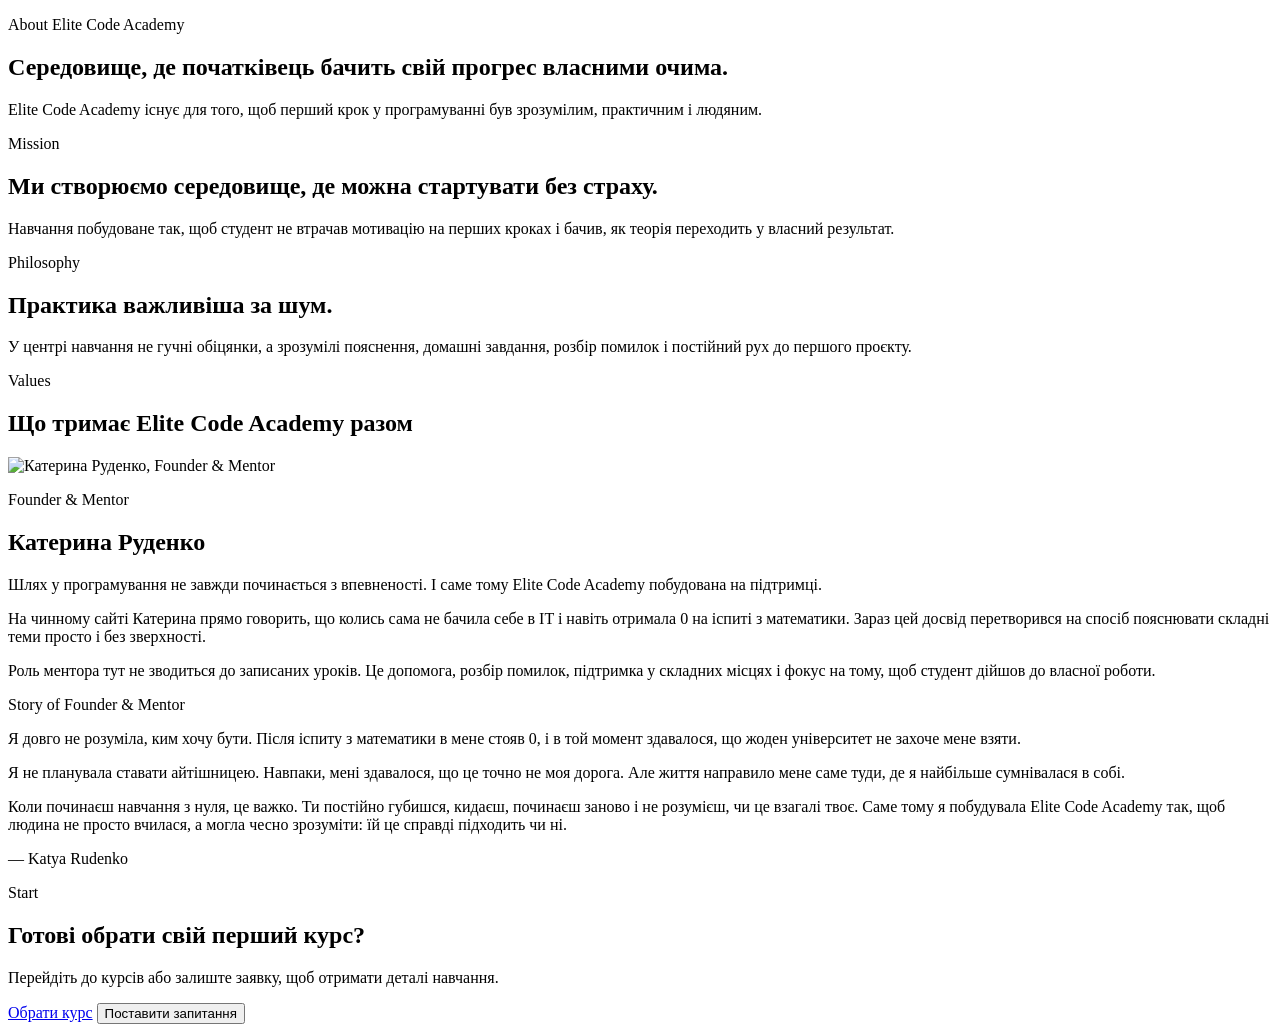
==== about.html @ 7f287501 "Add files via upload" ====
<!DOCTYPE html>
<html lang="uk">
<head>
    <meta charset="UTF-8">
    <meta name="viewport" content="width=device-width, initial-scale=1">
    <title>Про Elite Code Academy</title>
    <meta name="description" content="Дізнайтесь, чому існує Elite Code Academy, як побудоване навчання та в чому роль засновниці і ментора Катерини Руденко.">
    <meta property="og:title" content="Про Elite Code Academy">
    <meta property="og:description" content="Місія, підхід до навчання і засновниця Elite Code Academy.">
    <meta property="og:type" content="website">
    <meta property="og:url" content="https://elitecode.co.ua/about">
    <meta property="og:image" content="https://elitecode.co.ua/logo-mark.png">
    <link rel="canonical" href="https://elitecode.co.ua/about">
    <link rel="preconnect" href="https://fonts.googleapis.com">
    <link rel="preconnect" href="https://fonts.gstatic.com" crossorigin>
    <link href="https://fonts.googleapis.com/css2?family=IBM+Plex+Mono:wght@400;500&family=Manrope:wght@400;500;600;700;800&display=swap" rel="stylesheet">
    <link rel="icon" href="logo-mark.png" type="image/png">
    <link rel="stylesheet" href="styles.css">
    <script async src="https://www.googletagmanager.com/gtag/js?id=AW-17824431691"></script>
    <script>
        window.dataLayer = window.dataLayer || [];
        function gtag(){dataLayer.push(arguments);}
        gtag('js', new Date());
        gtag('config', 'AW-17824431691');
    </script>
</head>
<body data-page="about">
    <div class="site-shell">
        <div id="site-nav"></div>
        <main>
            <section class="section inner-hero">
                <div class="container narrow reveal">
                    <p class="eyebrow" data-i18n="about.hero.eyebrow">About Elite Code Academy</p>
                    <h1 class="display-title display-title-small" data-i18n="about.hero.title">Середовище, де початківець бачить свій прогрес власними очима.</h1>
                    <p class="hero-text" data-i18n="about.hero.text">Elite Code Academy існує для того, щоб перший крок у програмуванні був зрозумілим, практичним і людяним.</p>
                </div>
            </section>

            <section class="section">
                <div class="container mission-grid">
                    <div class="glass-card reveal">
                        <p class="eyebrow" data-i18n="about.mission.eyebrow">Mission</p>
                        <h2 data-i18n="about.mission.title">Ми створюємо середовище, де можна стартувати без страху.</h2>
                        <p data-i18n="about.mission.text">Навчання побудоване так, щоб студент не втрачав мотивацію на перших кроках і бачив, як теорія переходить у власний результат.</p>
                    </div>
                    <div class="glass-card reveal">
                        <p class="eyebrow" data-i18n="about.philosophy.eyebrow">Philosophy</p>
                        <h2 data-i18n="about.philosophy.title">Практика важливіша за шум.</h2>
                        <p data-i18n="about.philosophy.text">У центрі навчання не гучні обіцянки, а зрозумілі пояснення, домашні завдання, розбір помилок і постійний рух до першого проєкту.</p>
                    </div>
                </div>
            </section>

            <section class="section">
                <div class="container">
                    <div class="section-heading reveal">
                        <p class="eyebrow" data-i18n="about.values.eyebrow">Values</p>
                        <h2 data-i18n="about.values.title">Що тримає Elite Code Academy разом</h2>
                    </div>
                    <div class="value-grid" id="value-grid"></div>
                </div>
            </section>

            <section class="section">
                <div class="container founder-preview founder-preview-large reveal">
                    <div class="founder-photo-frame founder-photo-frame-large">
                        <img src="Katya.jpeg" alt="Катерина Руденко, Founder & Mentor" loading="lazy">
                    </div>
                    <div class="founder-copy">
                        <p class="eyebrow" data-i18n="about.founder.eyebrow">Founder &amp; Mentor</p>
                        <h2 data-i18n="founder.name">Катерина Руденко</h2>
                        <p class="lead" data-i18n="about.founder.lead">Шлях у програмування не завжди починається з впевненості. І саме тому Elite Code Academy побудована на підтримці.</p>
                        <p data-i18n="about.founder.text1">На чинному сайті Катерина прямо говорить, що колись сама не бачила себе в IT і навіть отримала 0 на іспиті з математики. Зараз цей досвід перетворився на спосіб пояснювати складні теми просто і без зверхності.</p>
                        <p data-i18n="about.founder.text2">Роль ментора тут не зводиться до записаних уроків. Це допомога, розбір помилок, підтримка у складних місцях і фокус на тому, щоб студент дійшов до власної роботи.</p>
                        <div class="founder-story-block">
                            <p class="eyebrow" data-i18n="about.story.eyebrow">Story of Founder &amp; Mentor</p>
                            <p class="founder-story-text" data-i18n="about.story.text1">Я довго не розуміла, ким хочу бути. Після іспиту з математики в мене стояв 0, і в той момент здавалося, що жоден університет не захоче мене взяти.</p>
                            <p class="founder-story-text" data-i18n="about.story.text2">Я не планувала ставати айтішницею. Навпаки, мені здавалося, що це точно не моя дорога. Але життя направило мене саме туди, де я найбільше сумнівалася в собі.</p>
                            <p class="founder-story-text" data-i18n="about.story.text3">Коли починаєш навчання з нуля, це важко. Ти постійно губишся, кидаєш, починаєш заново і не розумієш, чи це взагалі твоє. Саме тому я побудувала Elite Code Academy так, щоб людина не просто вчилася, а могла чесно зрозуміти: їй це справді підходить чи ні.</p>
                            <p class="founder-story-signature" data-i18n="about.story.signature">— Katya Rudenko</p>
                        </div>
                    </div>
                </div>
            </section>

            <section class="section">
                <div class="container">
                    <div class="journey-grid" id="about-journey"></div>
                </div>
            </section>

            <section class="section">
                <div class="container">
                    <div class="cta-band reveal">
                        <div>
                            <p class="eyebrow" data-i18n="about.cta.eyebrow">Start</p>
                            <h2 data-i18n="about.cta.title">Готові обрати свій перший курс?</h2>
                            <p data-i18n="about.cta.text">Перейдіть до курсів або залиште заявку, щоб отримати деталі навчання.</p>
                        </div>
                        <div class="cta-band-actions">
                            <a class="btn btn-primary" href="courses.html#courses" data-i18n="actions.chooseCourse">Обрати курс</a>
                            <button class="btn btn-secondary js-open-application" type="button" data-i18n="actions.askQuestion">Поставити запитання</button>
                        </div>
                    </div>
                </div>
            </section>
        </main>
        <div id="site-footer"></div>
        <div id="application-modal-root"></div>
    </div>
    <script src="app.js"></script>
</body>
</html>
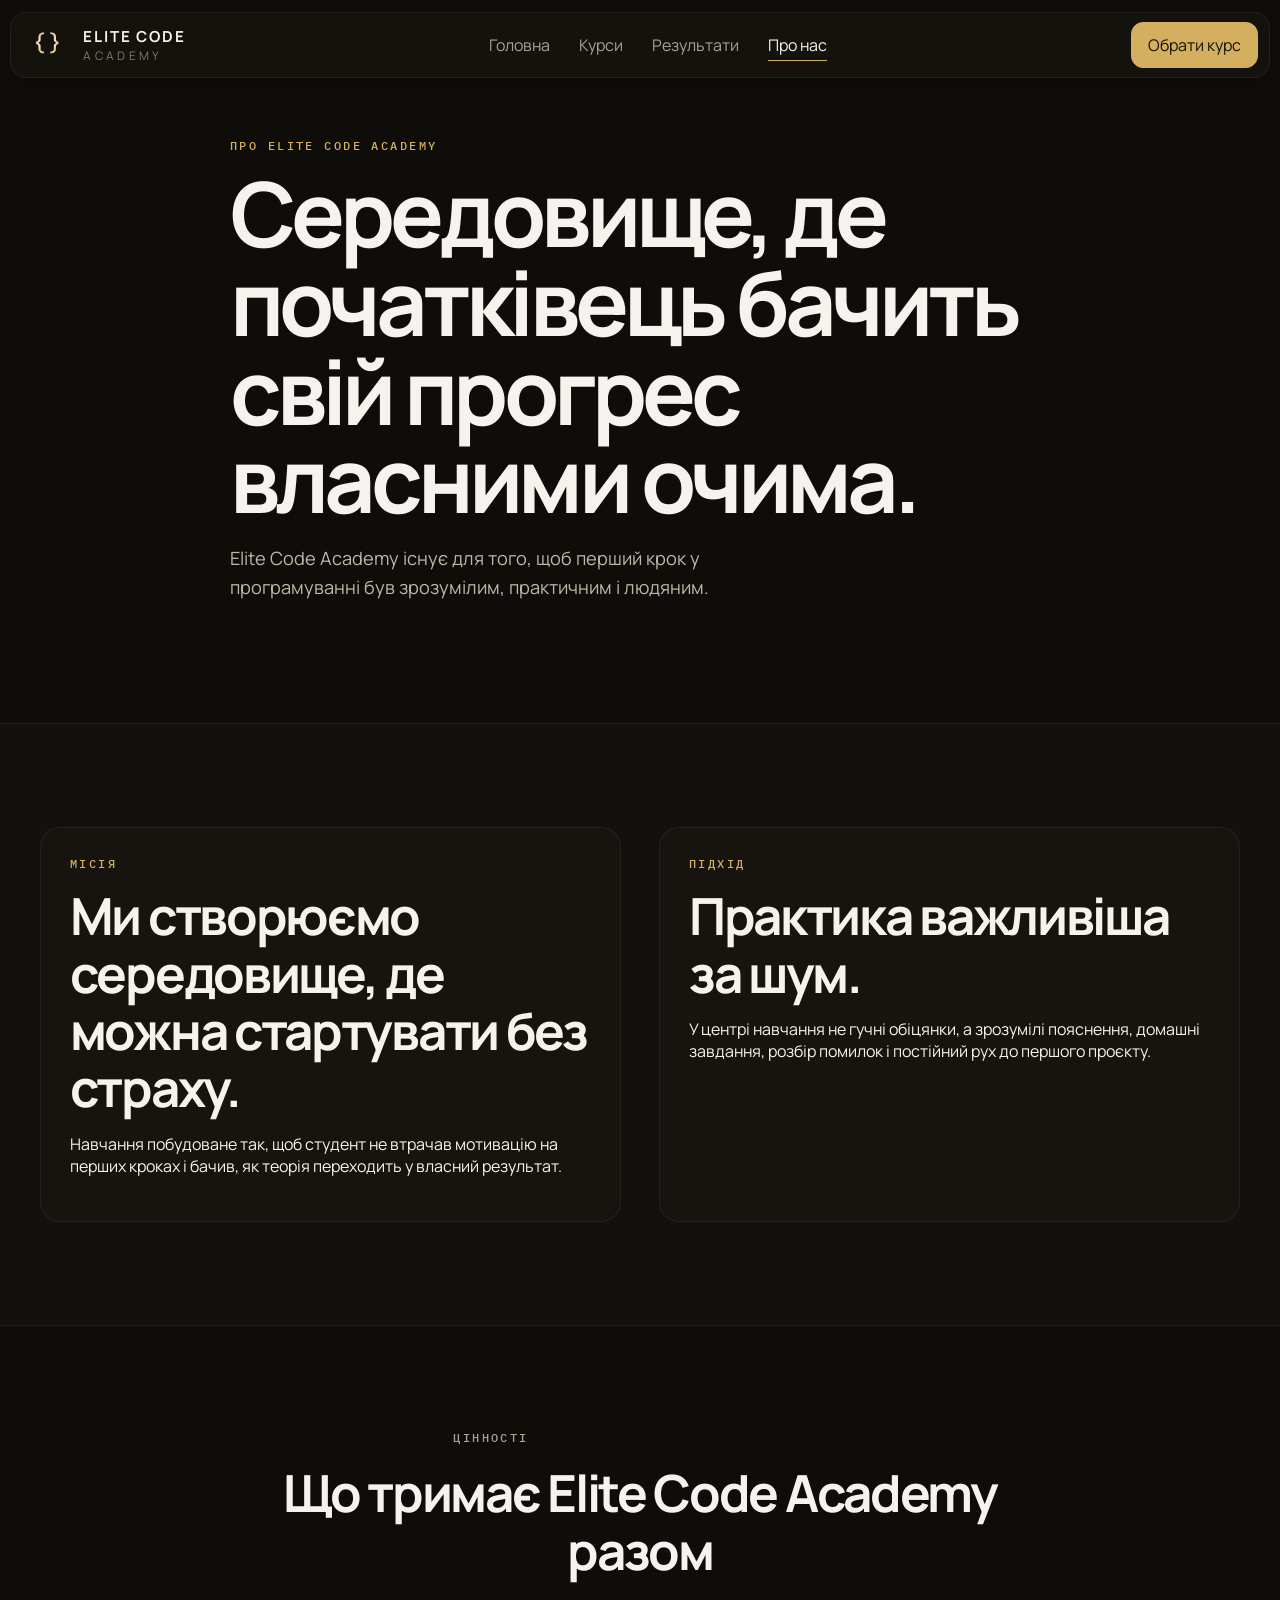
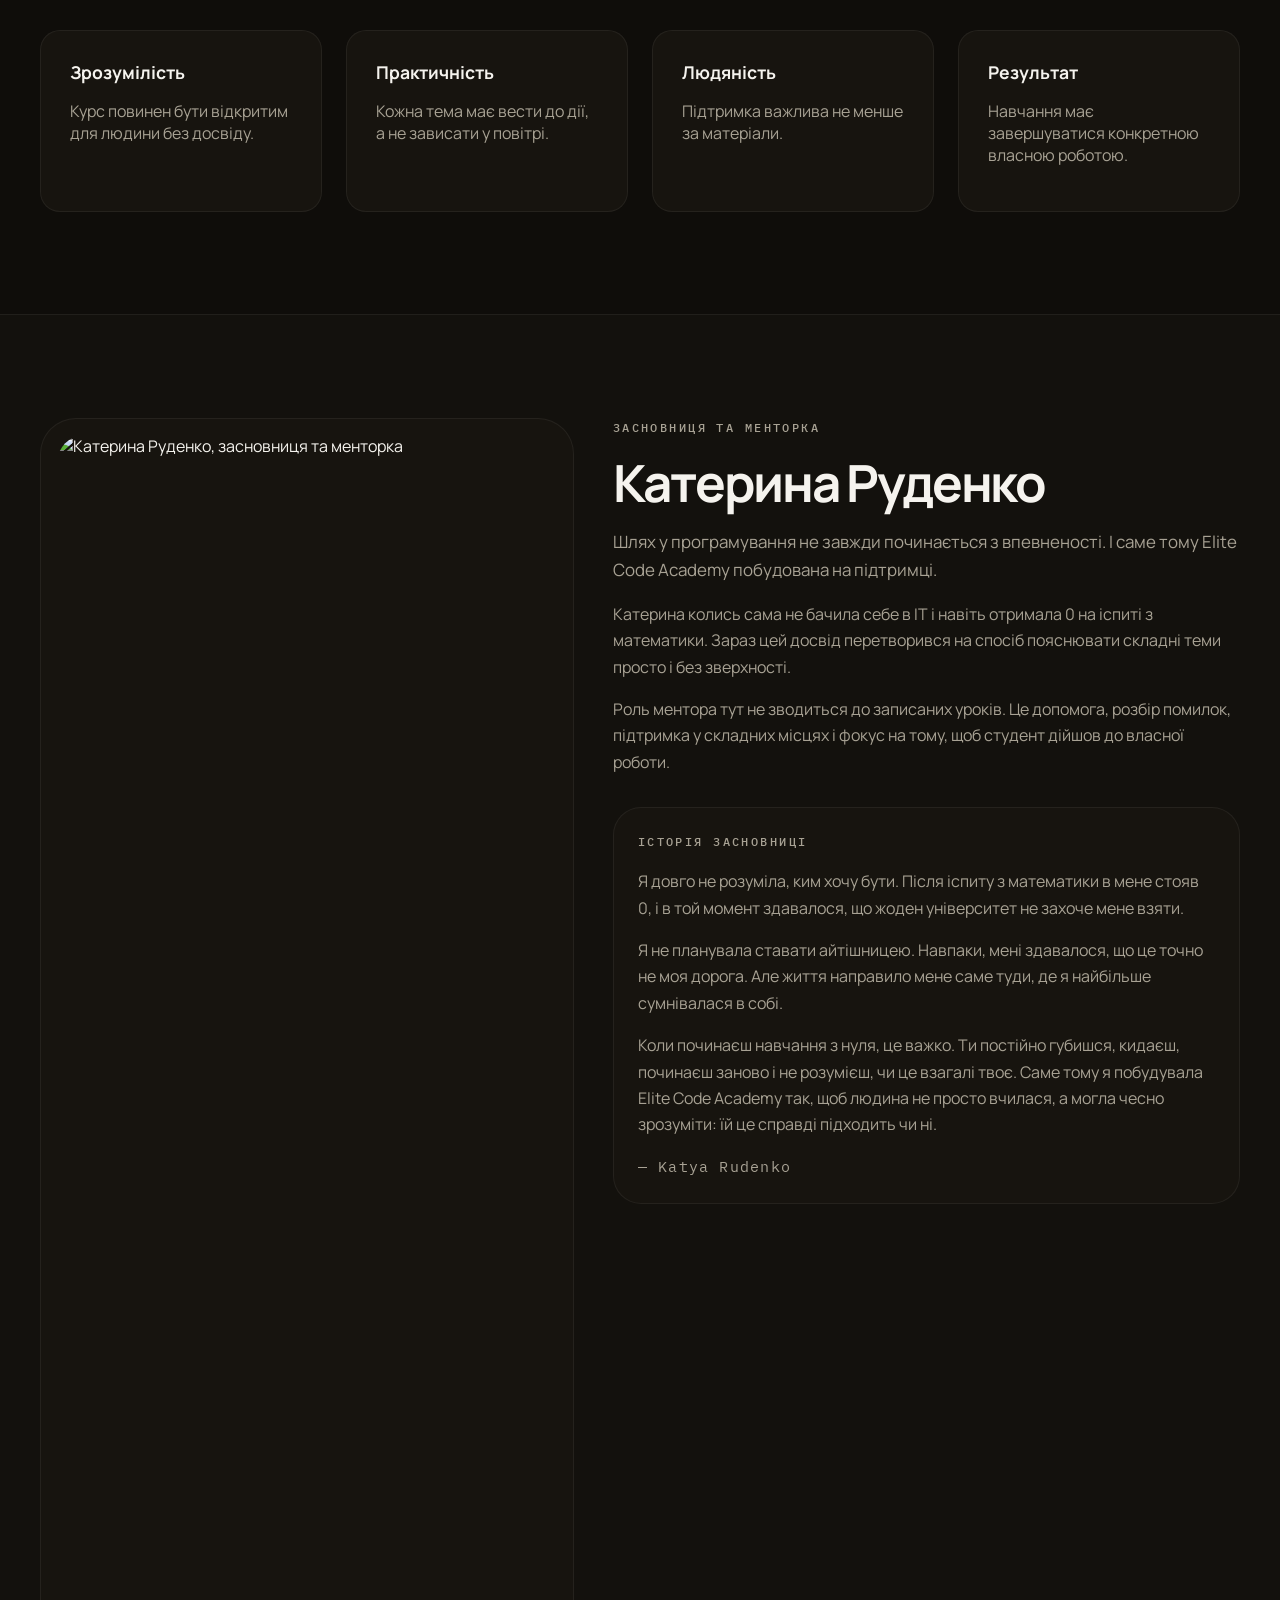
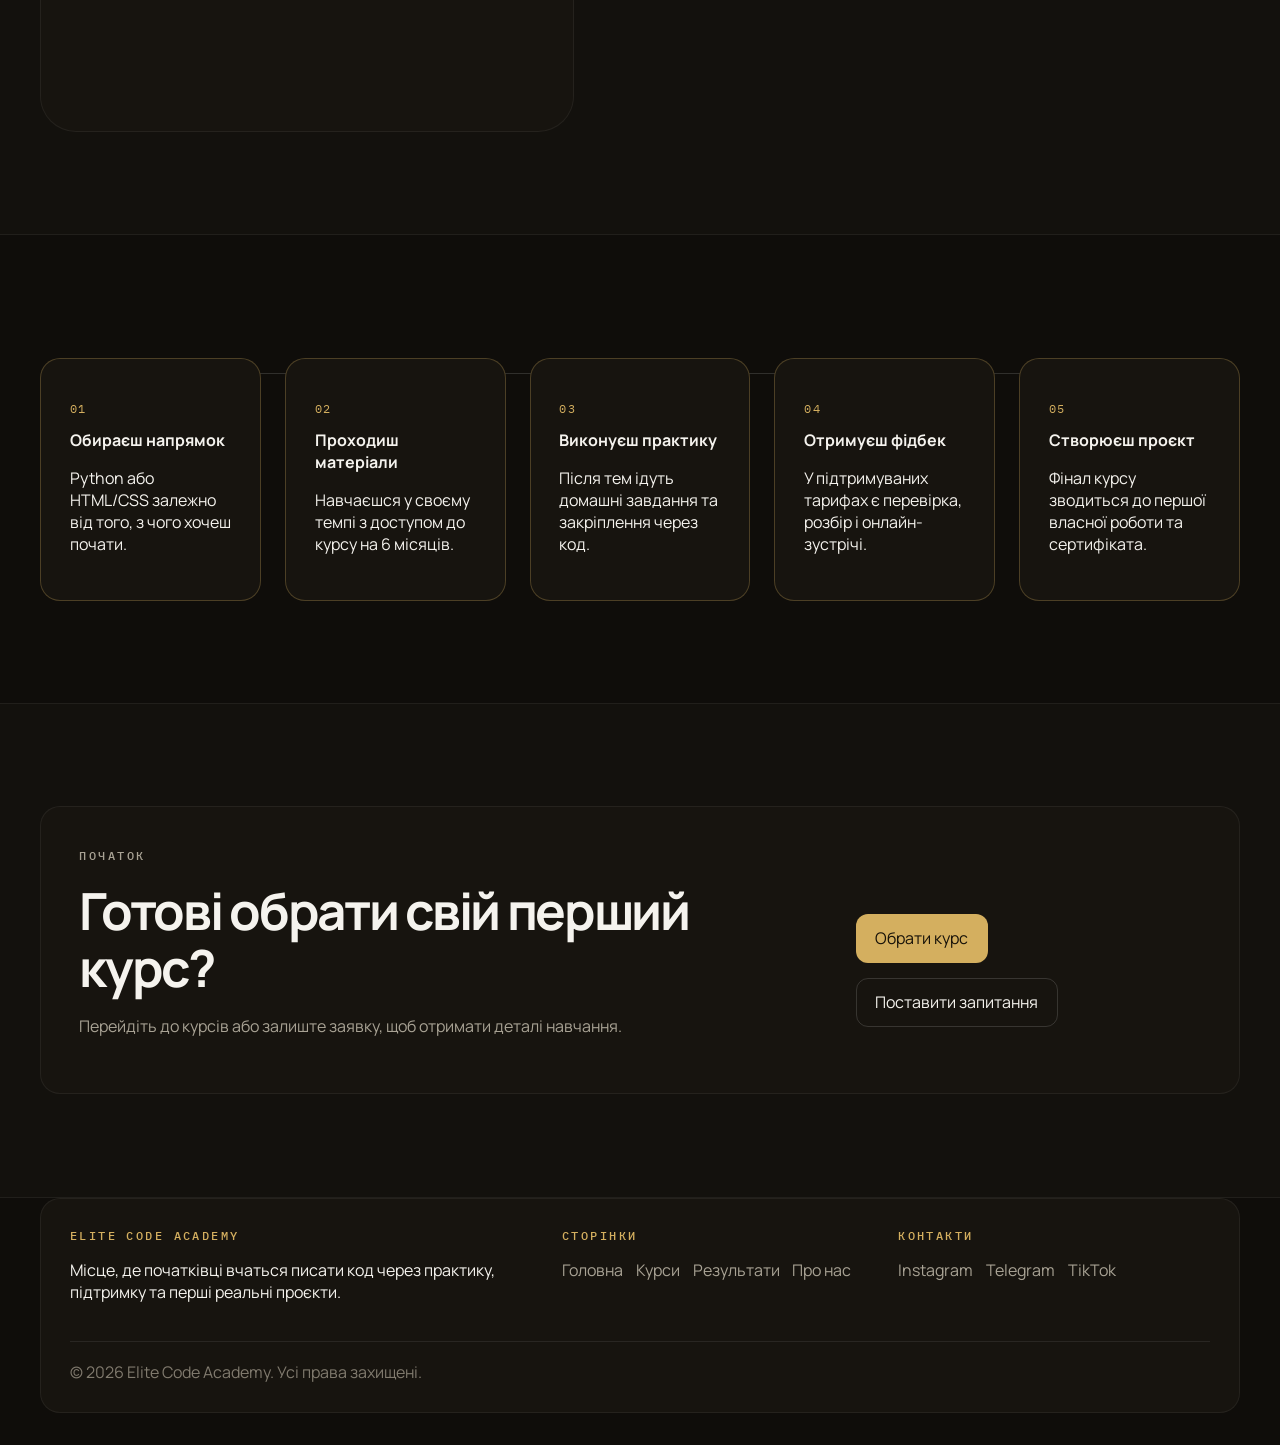
==== commit 3d716b57: "Polish public premium interface" ====
--- a/about.html
+++ b/about.html
@@ -64,13 +64,13 @@
             <section class="section">
                 <div class="container founder-preview founder-preview-large reveal">
                     <div class="founder-photo-frame founder-photo-frame-large">
-                        <img src="Katya.jpeg" alt="Катерина Руденко, Founder & Mentor" loading="lazy">
+                        <img src="Katya.jpeg" alt="Катерина Руденко, засновниця та менторка" width="723" height="1280" loading="lazy">
                     </div>
                     <div class="founder-copy">
                         <p class="eyebrow" data-i18n="about.founder.eyebrow">Founder &amp; Mentor</p>
                         <h2 data-i18n="founder.name">Катерина Руденко</h2>
                         <p class="lead" data-i18n="about.founder.lead">Шлях у програмування не завжди починається з впевненості. І саме тому Elite Code Academy побудована на підтримці.</p>
-                        <p data-i18n="about.founder.text1">На чинному сайті Катерина прямо говорить, що колись сама не бачила себе в IT і навіть отримала 0 на іспиті з математики. Зараз цей досвід перетворився на спосіб пояснювати складні теми просто і без зверхності.</p>
+                        <p data-i18n="about.founder.text1">Катерина колись сама не бачила себе в IT і навіть отримала 0 на іспиті з математики. Зараз цей досвід перетворився на спосіб пояснювати складні теми просто і без зверхності.</p>
                         <p data-i18n="about.founder.text2">Роль ментора тут не зводиться до записаних уроків. Це допомога, розбір помилок, підтримка у складних місцях і фокус на тому, щоб студент дійшов до власної роботи.</p>
                         <div class="founder-story-block">
                             <p class="eyebrow" data-i18n="about.story.eyebrow">Story of Founder &amp; Mentor</p>
--- a/styles.css
+++ b/styles.css
@@ -0,0 +1,1777 @@
+:root {
+    --bg: #0f0d0a;
+    --bg-soft: #13110d;
+    --bg-deep: #0b0a08;
+    --surface: #17140f;
+    --surface-raised: #1e1a14;
+    --panel: #17140f;
+    --panel-strong: #1e1a14;
+    --border: rgba(255, 255, 255, 0.06);
+    --border-strong: rgba(255, 255, 255, 0.14);
+    --text: #f5f3ee;
+    --muted: #a8a294;
+    --soft: #807a6e;
+    --accent: #d4af5f;
+    --accent-cold: #e3c77e;
+    --accent-soft: rgba(212, 175, 95, 0.14);
+    --shadow: 0 20px 48px rgba(0, 0, 0, 0.2);
+    --shadow-soft: 0 10px 28px rgba(0, 0, 0, 0.12);
+    --radius: 20px;
+    --radius-sm: 12px;
+    --space-section: clamp(6rem, 8vw, 8rem);
+    --space-gap: clamp(1rem, 2vw, 1.5rem);
+    --container: 1200px;
+    --nav-height: 84px;
+    --font-main: "Manrope", sans-serif;
+    --font-mono: "IBM Plex Mono", monospace;
+    --transition: 260ms ease;
+}
+
+* {
+    box-sizing: border-box;
+}
+
+html {
+    scroll-behavior: smooth;
+}
+
+body {
+    margin: 0;
+    min-height: 100vh;
+    font-family: var(--font-main);
+    color: var(--text);
+    background: var(--bg);
+    overflow-x: hidden;
+}
+
+body::before {
+    content: "";
+    position: fixed;
+    inset: 0;
+    pointer-events: none;
+    background-image:
+        linear-gradient(rgba(255, 255, 255, 0.02) 1px, transparent 1px),
+        linear-gradient(90deg, rgba(255, 255, 255, 0.02) 1px, transparent 1px);
+    background-size: 120px 120px;
+    mask-image: radial-gradient(circle at center, black 35%, transparent 85%);
+    opacity: 0.16;
+}
+
+img {
+    max-width: 100%;
+    display: block;
+}
+
+a {
+    color: inherit;
+    text-decoration: none;
+}
+
+button,
+input,
+select {
+    font: inherit;
+}
+
+button {
+    cursor: pointer;
+}
+
+.site-shell {
+    position: relative;
+}
+
+.container {
+    width: min(calc(100% - 2rem), var(--container));
+    margin: 0 auto;
+}
+
+.narrow {
+    max-width: 820px;
+}
+
+.section {
+    padding: var(--space-section) 0;
+    position: relative;
+}
+
+main > .section:nth-of-type(even) {
+    background: var(--bg-soft);
+    border-block: 1px solid var(--border);
+}
+
+.section-heading {
+    text-align: center;
+    max-width: 760px;
+    margin: 0 auto clamp(2rem, 4vw, 3.2rem);
+}
+
+.section-heading-left {
+    text-align: left;
+    margin-left: 0;
+}
+
+.section-heading h2,
+.course-intro h2,
+.cta-band h2,
+.glass-card h2,
+.founder-copy h2 {
+    font-size: clamp(2rem, 4vw, 3.6rem);
+    line-height: 1.12;
+    letter-spacing: -0.045em;
+    margin: 0;
+}
+
+.section-heading p,
+.detail-card p,
+.founder-copy p,
+.cta-band p,
+.hero-text,
+.lead {
+    color: var(--muted);
+    max-width: 66ch;
+    line-height: 1.65;
+}
+
+.eyebrow {
+    margin: 0 0 1rem;
+    font-family: var(--font-mono);
+    font-size: 0.76rem;
+    letter-spacing: 0.2em;
+    text-transform: uppercase;
+    color: var(--accent);
+    font-weight: 500;
+}
+
+.display-title {
+    font-size: clamp(3.35rem, 8vw, 5.6rem);
+    line-height: 0.99;
+    letter-spacing: -0.055em;
+    margin: 0 0 1.25rem;
+    max-width: 11ch;
+}
+
+.display-title-small {
+    max-width: 14ch;
+}
+
+.hero-text {
+    max-width: 600px;
+    font-size: clamp(1rem, 2vw, 1.14rem);
+    color: #bdb7a8;
+    line-height: 1.6;
+}
+
+.lead {
+    font-size: 1.06rem;
+}
+
+.hero-section {
+    isolation: isolate;
+    min-height: min(760px, 100svh);
+    display: grid;
+    align-items: center;
+    padding-top: calc(var(--nav-height) + 1.5rem);
+    overflow: hidden;
+}
+
+.hero-section::before,
+.hero-section::after {
+    content: "";
+    position: absolute;
+    z-index: -1;
+    pointer-events: none;
+}
+
+.hero-section::before {
+    inset: 10% -12% -20%;
+    background: repeating-linear-gradient(90deg, transparent 0 12vw, rgba(227, 199, 126, 0.045) 12.05vw 12.1vw, transparent 12.15vw 16vw);
+    mask-image: radial-gradient(ellipse at center, black 26%, transparent 74%);
+    opacity: 0.78;
+}
+
+.hero-section::after {
+    width: min(88vw, 1050px);
+    aspect-ratio: 1;
+    left: 50%;
+    top: 48%;
+    border: 1px solid rgba(227, 199, 126, 0.09);
+    border-radius: 50%;
+    transform: translate(-50%, -50%);
+    box-shadow: 0 0 0 9vw rgba(212, 175, 95, 0.015), 0 0 0 18vw rgba(212, 175, 95, 0.01);
+}
+
+.hero-layout,
+.founder-preview,
+.course-intro,
+.editorial-grid,
+.mission-grid {
+    display: grid;
+    gap: clamp(1.5rem, 3vw, 3rem);
+}
+
+.hero-layout {
+    grid-template-columns: minmax(0, 1fr) minmax(340px, 0.8fr);
+    align-items: center;
+    text-align: left;
+    position: relative;
+    z-index: 1;
+}
+
+.hero-copy {
+    width: min(100%, 680px);
+    display: grid;
+    justify-items: start;
+}
+
+.hero-copy .display-title {
+    max-width: 13ch;
+    text-wrap: balance;
+}
+
+
+.hero-atmosphere {
+    position: absolute;
+    inset: 0;
+    z-index: -1;
+    pointer-events: none;
+    overflow: hidden;
+}
+
+.hero-orbit {
+    position: absolute;
+    left: 50%;
+    top: 50%;
+    border: 1px solid rgba(212, 175, 95, 0.1);
+    border-radius: 50%;
+    transform: translate(-50%, -50%);
+}
+
+.hero-orbit-one {
+    width: min(118vw, 1480px);
+    aspect-ratio: 1;
+}
+
+.hero-orbit-two {
+    width: min(76vw, 940px);
+    aspect-ratio: 1;
+    border-style: dashed;
+    border-color: rgba(227, 199, 126, 0.12);
+}
+
+.hero-code {
+    position: absolute;
+    font-family: var(--font-mono);
+    font-size: clamp(0.65rem, 1.2vw, 0.82rem);
+    letter-spacing: 0.16em;
+    color: rgba(227, 199, 126, 0.58);
+    text-transform: uppercase;
+}
+
+.hero-code-one { top: 24%; left: 11%; }
+.hero-code-two { right: 12%; top: 34%; }
+.hero-code-three { bottom: 18%; left: 18%; }
+
+.hero-actions,
+.cta-band-actions {
+    display: flex;
+    flex-wrap: wrap;
+    gap: 0.9rem;
+    margin-top: 40px;
+}
+
+.btn {
+    display: inline-flex;
+    align-items: center;
+    justify-content: center;
+    gap: 0.6rem;
+    min-height: 48px;
+    padding: 0.8rem 1.15rem;
+    border-radius: var(--radius-sm);
+    border: 1px solid transparent;
+    transition: transform 220ms ease-out, border-color 220ms ease-out, background-color 220ms ease-out, box-shadow 220ms ease-out;
+}
+
+.btn:focus-visible,
+.nav-link:focus-visible,
+.lang-btn:focus-visible,
+.footer-link:focus-visible,
+.faq-item summary:focus-visible,
+.field:focus-visible {
+    outline: 2px solid rgba(240, 211, 138, 0.92);
+    outline-offset: 3px;
+}
+
+.btn:hover {
+    transform: translateY(-1px);
+}
+
+.btn-primary {
+    color: #171209;
+    background: var(--accent);
+    box-shadow: none;
+}
+
+.btn-primary:hover {
+    background: var(--accent-cold);
+    box-shadow: 0 10px 22px rgba(212, 175, 95, 0.16);
+}
+
+.btn-secondary {
+    border-color: var(--border-strong);
+    background: transparent;
+    color: var(--text);
+}
+
+.btn-secondary:hover {
+    border-color: rgba(227, 199, 126, 0.42);
+    background: rgba(255, 255, 255, 0.035);
+}
+
+.trust-chips {
+    display: flex;
+    flex-wrap: wrap;
+    gap: 0.75rem;
+    margin-top: 48px;
+}
+
+.chip {
+    border-radius: 999px;
+    padding: 0.72rem 1rem;
+    border: 1px solid rgba(255, 255, 255, 0.14);
+    background: transparent;
+    color: #cfc9bb;
+    font-size: 0.92rem;
+    transition: border-color 200ms ease-out, color 200ms ease-out, background-color 200ms ease-out;
+}
+
+.chip:hover { color: var(--text); border-color: rgba(212, 175, 95, 0.4); background: rgba(212, 175, 95, 0.04); }
+
+.hero-stats {
+    width: min(100%, 760px);
+    display: grid;
+    grid-template-columns: repeat(4, minmax(0, 1fr));
+    margin-top: 72px;
+    border-top: 1px solid var(--border);
+}
+
+.hero-stat {
+    display: grid;
+    gap: 0.45rem;
+    min-width: 0;
+    padding: 1.25rem 1rem 0.1rem;
+}
+
+.hero-stat + .hero-stat { border-left: 1px solid rgba(255, 255, 255, 0.08); }
+.hero-stat strong { color: var(--accent); font-family: var(--font-mono); font-size: clamp(1.35rem, 2.4vw, 1.75rem); font-weight: 700; letter-spacing: -0.05em; line-height: 1; }
+.hero-stat span { color: var(--muted); font-size: 0.78rem; line-height: 1.35; }
+
+.hero-terminal {
+    width: 100%;
+    overflow: hidden;
+    border: 1px solid var(--border-strong);
+    border-radius: var(--radius);
+    background: var(--bg-deep);
+}
+
+.hero-terminal__bar {
+    display: flex;
+    align-items: center;
+    gap: 0.8rem;
+    min-height: 46px;
+    padding: 0 1rem;
+    border-bottom: 1px solid var(--border);
+    color: var(--muted);
+    font: 0.72rem/1 var(--font-mono);
+    letter-spacing: 0.08em;
+}
+
+.hero-terminal__dots { display: inline-flex; gap: 0.38rem; }
+.hero-terminal__dots i { width: 8px; height: 8px; border-radius: 50%; background: var(--soft); }
+.hero-terminal__dots i:first-child { background: var(--accent); }
+.hero-terminal__body { min-height: 260px; margin: 0; padding: clamp(1.5rem, 3vw, 2.4rem); color: var(--text); font: 500 clamp(1rem, 2vw, 1.35rem)/1.85 var(--font-mono); white-space: pre-wrap; }
+.hero-terminal__keyword { color: var(--accent-cold); }
+.hero-terminal__cursor { display: inline-block; width: 0.62ch; height: 1.1em; margin-left: 0.14rem; vertical-align: -0.14em; background: var(--accent); }
+
+.glass-stage,
+.glass-card,
+.course-summary-card,
+.detail-card,
+.proof-card,
+.feature-card,
+.course-preview-card,
+.journey-card,
+.student-card,
+.testimonial-card,
+.quote-card,
+.value-card,
+.pricing-card,
+.faq-item,
+.footer-shell,
+.cta-band,
+.site-nav-shell,
+.application-modal__panel {
+    background: var(--surface);
+    border: 1px solid var(--border);
+    box-shadow: none;
+}
+
+.glass-stage {
+    position: relative;
+    min-height: 540px;
+    border-radius: 34px;
+    padding: 1.3rem;
+    overflow: hidden;
+}
+
+.proof-card,
+.feature-card,
+.course-preview-card,
+.journey-card,
+.student-card,
+.testimonial-card,
+.quote-card,
+.value-card,
+.pricing-card {
+    transition: transform 220ms ease-out, background-color 220ms ease-out, border-color 220ms ease-out;
+}
+
+.proof-card:hover,
+.feature-card:hover,
+.course-preview-card:hover,
+.journey-card:hover,
+.student-card:hover,
+.testimonial-card:hover,
+.quote-card:hover,
+.value-card:hover,
+.pricing-card:hover {
+    transform: translateY(-2px);
+    background: var(--surface-raised);
+    border-color: rgba(227, 199, 126, 0.2);
+}
+
+.glass-reflection {
+    position: absolute;
+    inset: 0;
+    background: linear-gradient(135deg, rgba(255, 255, 255, 0.11), transparent 32%, transparent 64%, rgba(240, 211, 138, 0.08));
+    pointer-events: none;
+}
+
+.stage-panel {
+    position: absolute;
+    border-radius: 24px;
+    border: 1px solid rgba(255, 255, 255, 0.14);
+    background: linear-gradient(180deg, rgba(28, 22, 14, 0.88), rgba(14, 11, 8, 0.8));
+    box-shadow: 0 18px 42px rgba(0, 0, 0, 0.22);
+}
+
+.stage-panel-code {
+    inset: 1.3rem 1.3rem auto 1.3rem;
+    padding: 1.15rem;
+}
+
+.stage-topline,
+.metric-row,
+.summary-item,
+.student-meta,
+.footer-row,
+.nav-row {
+    display: flex;
+    justify-content: space-between;
+    gap: 1rem;
+}
+
+.stage-topline,
+.metric-label,
+.metric-note,
+.student-meta,
+.pricing-label {
+    font-family: var(--font-mono);
+    font-size: 0.75rem;
+    letter-spacing: 0.08em;
+    text-transform: uppercase;
+    color: var(--soft);
+}
+
+.code-block {
+    margin: 1rem 0 0;
+    overflow: auto;
+    color: #eef0ff;
+    font-family: var(--font-mono);
+    font-size: 0.95rem;
+    line-height: 1.8;
+}
+
+.stage-panel-metrics {
+    left: 1.3rem;
+    right: 44%;
+    bottom: 1.3rem;
+    padding: 1.15rem;
+}
+
+.metric-row {
+    margin-top: 0.8rem;
+    padding-top: 0.8rem;
+    border-top: 1px solid rgba(255, 255, 255, 0.08);
+    font-size: 1rem;
+}
+
+.stage-panel-founder {
+    right: 1.6rem;
+    bottom: 1.6rem;
+    width: min(214px, 38%);
+    padding: 0.95rem;
+    border-radius: 28px;
+}
+
+.stage-panel-founder img {
+    border-radius: 22px;
+    aspect-ratio: 1 / 1.12;
+    object-fit: cover;
+    margin-bottom: 0.8rem;
+    transform: scale(0.94);
+    transform-origin: center;
+}
+
+.founder-mini {
+    margin: 0 0 0.35rem;
+    color: var(--soft);
+    text-transform: uppercase;
+    font-size: 0.74rem;
+    letter-spacing: 0.12em;
+}
+
+.site-nav {
+    position: fixed;
+    top: 0.75rem;
+    left: 0;
+    right: 0;
+    z-index: 50;
+}
+
+.site-nav-shell {
+    width: min(calc(100% - 1rem), 1260px);
+    margin: 0 auto;
+    border-radius: 16px;
+    padding: 0.55rem 0.7rem 0.55rem 1rem;
+    background: rgba(23, 20, 15, 0.82);
+    border-color: var(--border);
+    box-shadow: 0 8px 22px rgba(0, 0, 0, 0.14);
+    backdrop-filter: blur(14px);
+    -webkit-backdrop-filter: blur(14px);
+}
+
+.nav-row {
+    align-items: center;
+}
+
+.brand {
+    display: inline-flex;
+    align-items: center;
+    gap: 0.9rem;
+    min-width: 0;
+}
+
+.brand img {
+    width: 42px;
+    height: 42px;
+    object-fit: contain;
+}
+
+.brand-copy {
+    min-width: 0;
+}
+
+.brand-copy strong,
+.brand-copy span {
+    display: block;
+}
+
+.brand-copy strong {
+    font-size: 0.95rem;
+    letter-spacing: 0.12em;
+}
+
+.brand-copy span {
+    color: var(--soft);
+    font-size: 0.74rem;
+    letter-spacing: 0.28em;
+    text-transform: uppercase;
+}
+
+.nav-links {
+    display: flex;
+    align-items: center;
+    gap: 0.25rem;
+}
+
+.nav-link {
+    position: relative;
+    padding: 0.6rem 0.78rem;
+    color: var(--muted);
+    border-radius: var(--radius-sm);
+    transition: color 220ms ease-out;
+}
+
+.nav-link:hover,
+.nav-link.is-active {
+    color: var(--text);
+}
+
+.nav-link.is-active::after {
+    content: "";
+    position: absolute;
+    right: 0.78rem;
+    bottom: 0.28rem;
+    left: 0.78rem;
+    height: 1px;
+    background: var(--accent);
+}
+
+.nav-actions {
+    display: flex;
+    align-items: center;
+    gap: 0.8rem;
+}
+
+.nav-actions .btn { min-height: 44px; padding: 0.7rem 1rem; white-space: nowrap; color: #171209; background: var(--accent); border-color: var(--accent); }
+.nav-actions .btn:hover { color: #171209; background: var(--accent-cold); border-color: var(--accent-cold); }
+
+.lang-switch {
+    display: inline-flex;
+    border-radius: 999px;
+    border: 1px solid var(--border);
+    background: rgba(255, 255, 255, 0.03);
+    padding: 0.2rem;
+}
+
+.lang-btn {
+    min-width: 48px;
+    padding: 0.45rem 0.7rem;
+    border: 0;
+    border-radius: 999px;
+    background: transparent;
+    color: var(--muted);
+}
+
+.lang-btn.is-active {
+    color: var(--text);
+    background: rgba(255, 255, 255, 0.08);
+}
+
+.nav-toggle {
+    display: none;
+    width: 48px;
+    height: 48px;
+    border-radius: 50%;
+    border: 1px solid var(--border);
+    background: rgba(255, 255, 255, 0.03);
+    color: var(--text);
+}
+
+.proof-grid,
+.course-preview-grid,
+.journey-grid,
+.student-grid,
+.quote-grid,
+.value-grid,
+.pricing-grid,
+.detail-grid {
+    display: grid;
+    gap: var(--space-gap);
+}
+
+.proof-grid {
+    grid-template-columns: repeat(3, minmax(0, 1fr));
+}
+
+.editorial-grid {
+    grid-template-columns: minmax(0, 0.92fr) minmax(0, 1.08fr);
+    align-items: start;
+}
+
+.feature-stack {
+    display: grid;
+    grid-template-columns: repeat(2, minmax(0, 1fr));
+    gap: 1rem;
+}
+
+.proof-card,
+.feature-card,
+.course-preview-card,
+.journey-card,
+.student-card,
+.testimonial-card,
+.quote-card,
+.value-card,
+.pricing-card,
+.detail-card,
+.faq-item,
+.glass-card,
+.course-summary-card {
+    border-radius: var(--radius);
+    padding: clamp(1.25rem, 3vw, 1.8rem);
+    position: relative;
+    overflow: hidden;
+}
+
+.proof-card::after,
+.feature-card::after,
+.course-preview-card::after,
+.student-card::after,
+.pricing-card::after {
+    display: none;
+}
+
+.proof-card strong,
+.feature-card strong,
+.course-preview-card strong,
+.student-card strong,
+.value-card strong,
+.pricing-card strong,
+.summary-item strong {
+    display: block;
+    font-size: 1.1rem;
+    margin-bottom: 0.55rem;
+}
+
+.proof-card p,
+.feature-card p,
+.course-preview-card p,
+.student-card p,
+.value-card p,
+.testimonial-card p,
+.quote-card p,
+.pricing-card p,
+.pricing-card li,
+.faq-item p,
+.course-summary-card span,
+.course-summary-card strong {
+    color: var(--muted);
+}
+
+.feature-card .feature-index {
+    display: inline-flex;
+    margin-bottom: 1.1rem;
+    color: var(--accent);
+    font-size: 1.4rem;
+    font-weight: 700;
+    font-family: var(--font-mono);
+}
+
+.course-preview-grid,
+.pricing-grid,
+.detail-grid {
+    grid-template-columns: repeat(2, minmax(0, 1fr));
+}
+
+.course-preview-card {
+    min-height: 340px;
+    display: flex;
+    flex-direction: column;
+    justify-content: space-between;
+}
+
+.course-preview-meta {
+    display: flex;
+    flex-wrap: wrap;
+    gap: 0.65rem;
+    margin: 1rem 0 1.3rem;
+}
+
+.meta-pill {
+    padding: 0.55rem 0.8rem;
+    border-radius: 999px;
+    border: 1px solid var(--border);
+    color: var(--muted);
+    font-size: 0.86rem;
+}
+
+.journey-grid {
+    grid-template-columns: repeat(5, minmax(0, 1fr));
+    position: relative;
+    padding-top: 1.3rem;
+}
+
+.journey-grid--path::before,
+.journey-grid--path::after { content: ""; position: absolute; top: 2.25rem; left: 10%; width: 80%; height: 1px; pointer-events: none; }
+.journey-grid--path::before { background: var(--border-strong); }
+.journey-grid--path::after { width: calc(80% * var(--journey-progress, 0) / 100); background: var(--accent); transition: width 400ms ease-out; }
+
+.journey-card {
+    min-height: 220px;
+    opacity: 0.58;
+    transition: opacity 240ms ease-out, transform 240ms ease-out, border-color 240ms ease-out;
+}
+
+.journey-card.is-reached { opacity: 1; border-color: rgba(212, 175, 95, 0.28); }
+
+.journey-step {
+    color: var(--muted);
+    font-family: var(--font-mono);
+    font-size: 0.78rem;
+    letter-spacing: 0.12em;
+    text-transform: uppercase;
+}
+
+.journey-card.is-reached .journey-step { color: var(--accent); }
+
+.student-grid {
+    grid-template-columns: repeat(2, minmax(0, 1fr));
+}
+
+.student-grid-full {
+    grid-template-columns: repeat(2, minmax(0, 1fr));
+}
+
+.student-card {
+    min-height: 100%;
+    display: flex;
+    flex-direction: column;
+    gap: 1rem;
+}
+
+.student-visual {
+    aspect-ratio: 16 / 9;
+    min-height: 0;
+    border-radius: var(--radius-sm);
+    border: 1px solid var(--border);
+    background: var(--bg-deep);
+    display: flex;
+    align-items: flex-end;
+    padding: 1rem;
+    overflow: hidden;
+    position: relative;
+}
+
+.student-visual-button {
+    width: 100%;
+    text-align: left;
+    cursor: pointer;
+}
+
+.student-visual::after {
+    content: "";
+    position: absolute;
+    inset: 0;
+    background: linear-gradient(180deg, rgba(10, 8, 6, 0.08) 0%, rgba(10, 8, 6, 0.12) 52%, rgba(10, 8, 6, 0.52) 100%);
+    pointer-events: none;
+}
+
+.student-video {
+    position: absolute;
+    inset: 0;
+    width: 100%;
+    height: 100%;
+    object-fit: cover;
+    object-position: center;
+}
+
+.student-visual span {
+    font-family: var(--font-mono);
+    color: rgba(255, 255, 255, 0.9);
+    position: relative;
+    z-index: 1;
+}
+
+.student-visual-button::before {
+    content: "Відкрити";
+    position: absolute;
+    top: 1rem;
+    right: 1rem;
+    z-index: 1;
+    padding: 0.45rem 0.72rem;
+    border-radius: 999px;
+    border: 1px solid rgba(255, 255, 255, 0.12);
+    background: rgba(15, 13, 10, 0.88);
+    color: rgba(247, 248, 250, 0.92);
+    font-family: var(--font-mono);
+    font-size: 0.72rem;
+    letter-spacing: 0.08em;
+    text-transform: uppercase;
+    border-color: var(--border-strong);
+}
+
+.student-visual-button:hover .student-video {
+    transform: scale(1.02);
+}
+
+.student-video { transition: transform 300ms ease-out, opacity 220ms ease-out; }
+
+.student-meta {
+    color: var(--soft);
+    justify-content: flex-start;
+    flex-wrap: wrap;
+    gap: 0.45rem 0.8rem;
+    font-size: 0.68rem;
+}
+
+.student-quote {
+    margin-top: auto;
+    padding-top: 1rem;
+    border-top: 1px solid rgba(255, 255, 255, 0.08);
+    color: var(--text);
+}
+
+.testimonial-shell,
+.faq-shell {
+    display: grid;
+    gap: 1.6rem;
+}
+
+.testimonial-track,
+.quote-grid {
+    display: grid;
+    grid-template-columns: repeat(3, minmax(0, 1fr));
+    gap: 1.5rem;
+}
+
+.quote-grid + .quote-grid {
+    margin-top: 1.5rem;
+}
+
+.testimonial-card,
+.quote-card {
+    min-height: 100%;
+}
+
+.testimonial-card::before { content: "“"; display: block; margin-bottom: 0.25rem; color: var(--accent); font: 700 3.4rem/0.8 Georgia, serif; }
+
+.testimonial-card footer,
+.quote-card footer {
+    margin-top: 1rem;
+    color: var(--accent-cold);
+}
+
+.founder-preview {
+    grid-template-columns: minmax(280px, 0.92fr) minmax(0, 1.08fr);
+    align-items: center;
+}
+
+.founder-preview-large {
+    align-items: stretch;
+}
+
+.founder-photo-frame {
+    padding: 1rem;
+    border-radius: 36px;
+    border: 1px solid var(--border);
+    background: var(--surface);
+    box-shadow: none;
+}
+
+.founder-photo-frame img {
+    width: 100%;
+    border-radius: 28px;
+    aspect-ratio: 4 / 4.8;
+    object-fit: cover;
+}
+
+.founder-photo-frame-large img {
+    aspect-ratio: 4 / 5;
+}
+
+.founder-story-block {
+    margin-top: 2rem;
+    padding: 1.5rem;
+    border-radius: 28px;
+    border: 1px solid var(--border);
+    background: var(--surface);
+    box-shadow: none;
+}
+
+.founder-story-text {
+    margin: 0 0 1rem;
+    color: var(--text);
+    line-height: 1.8;
+}
+
+.founder-story-text:last-of-type {
+    margin-bottom: 1.2rem;
+}
+
+.founder-story-signature {
+    margin: 0;
+    color: var(--accent-cold);
+    font-family: var(--font-mono);
+    font-size: 0.95rem;
+    letter-spacing: 0.08em;
+}
+
+.cta-band {
+    display: flex;
+    justify-content: space-between;
+    gap: 2rem;
+    align-items: center;
+    border-radius: var(--radius);
+    padding: clamp(1.5rem, 4vw, 2.4rem);
+}
+
+.center-cta {
+    display: flex;
+    justify-content: center;
+    margin-top: 2rem;
+}
+
+.inner-hero {
+    padding-top: calc(var(--nav-height) + 3.4rem);
+}
+
+.course-section {
+    padding: 2rem 0;
+}
+
+.course-section + .course-section {
+    margin-top: 2.5rem;
+    padding-top: 4rem;
+    border-top: 1px solid var(--border);
+}
+
+.course-intro {
+    grid-template-columns: minmax(0, 1fr) minmax(280px, 360px);
+    align-items: start;
+    margin-bottom: 2rem;
+}
+
+.course-emblem {
+    margin-bottom: 1.1rem;
+    perspective: 1200px;
+}
+
+.course-emblem__coin {
+    width: 112px;
+    height: 112px;
+    border-radius: var(--radius);
+    position: relative;
+    display: grid;
+    place-items: center;
+    background: var(--surface-raised);
+    border: 1px solid rgba(227, 199, 126, 0.24);
+    box-shadow: none;
+}
+
+.course-emblem__svg {
+    width: 60%;
+    height: 60%;
+    filter: none;
+}
+
+.course-summary-card {
+    display: grid;
+    gap: 1rem;
+    position: sticky;
+    top: 7rem;
+}
+
+.course-summary-price { display: flex; align-items: baseline; justify-content: space-between; gap: 1rem; }
+.course-summary-price span { color: var(--muted); font-size: 0.9rem; }
+.course-summary-price strong { color: var(--accent); font: 700 1.5rem/1 var(--font-mono); }
+
+.summary-item {
+    align-items: baseline;
+    padding-bottom: 0.8rem;
+    border-bottom: 1px solid rgba(255, 255, 255, 0.08);
+}
+
+.summary-item:last-child {
+    padding-bottom: 0;
+    border-bottom: 0;
+}
+
+.curriculum-shell,
+.pricing-shell {
+    margin-top: 2rem;
+}
+
+.curriculum-list {
+    display: grid;
+    gap: 1rem;
+}
+
+.curriculum-item {
+    display: block;
+    padding: 1.2rem 1.3rem;
+    border-radius: var(--radius-sm);
+    border: 1px solid var(--border);
+    background: var(--surface);
+}
+
+.curriculum-item summary { display: grid; grid-template-columns: 56px minmax(0, 1fr) auto; gap: 1rem; align-items: center; cursor: pointer; list-style: none; }
+.curriculum-item summary::-webkit-details-marker { display: none; }
+.curriculum-item > p { margin: 1rem 0 0 72px; color: var(--muted); line-height: 1.65; }
+.curriculum-count { color: var(--soft); font: 0.72rem/1 var(--font-mono); white-space: nowrap; }
+
+.curriculum-index {
+    font-family: var(--font-mono);
+    color: var(--accent-cold);
+}
+
+.pricing-card.is-recommended {
+    border-color: rgba(212, 175, 95, 0.52);
+    box-shadow: inset 0 2px 0 var(--accent);
+}
+
+.pricing-badge {
+    display: inline-flex;
+    margin-bottom: 0.8rem;
+    padding: 0.35rem 0.72rem;
+    border-radius: 999px;
+    background: rgba(212, 175, 95, 0.1);
+    color: var(--accent-cold);
+    font-size: 0.76rem;
+    text-transform: uppercase;
+    letter-spacing: 0.1em;
+    border: 1px solid rgba(212, 175, 95, 0.3);
+}
+
+.price-value {
+    font-size: 2rem;
+    color: var(--text);
+    margin: 0.12rem 0 0.9rem;
+    display: flex;
+    align-items: center;
+    gap: 0.55rem;
+}
+
+.price-stack {
+    margin-top: 0.45rem;
+}
+
+.price-regular {
+    color: var(--muted);
+    font-size: 0.95rem;
+    text-decoration: line-through;
+    text-decoration-thickness: 1px;
+}
+
+.price-discount {
+    display: inline-flex;
+    align-items: center;
+    padding: 0.28rem 0.5rem;
+    border: 1px solid rgba(212, 166, 60, 0.35);
+    border-radius: 999px;
+    color: var(--accent-cold);
+    background: rgba(212, 166, 60, 0.1);
+    font-family: var(--font-mono);
+    font-size: 0.72rem;
+    font-weight: 700;
+    letter-spacing: 0.04em;
+}
+
+.pricing-card ul {
+    padding-left: 1.1rem;
+    margin: 1rem 0 1.5rem;
+    line-height: 1.8;
+}
+
+.faq-list {
+    display: grid;
+    gap: 1rem;
+}
+
+.faq-item summary {
+    list-style: none;
+    font-weight: 700;
+    cursor: pointer;
+    min-height: 28px;
+    padding-right: 2rem;
+    position: relative;
+}
+
+.faq-item summary::-webkit-details-marker {
+    display: none;
+}
+
+.faq-item summary::after { content: "+"; position: absolute; right: 0; top: -0.15rem; color: var(--accent); font: 500 1.3rem/1 var(--font-mono); }
+.faq-item[open] summary::after { content: "−"; }
+
+.faq-item p {
+    margin: 1rem 0 0;
+}
+
+.mission-grid {
+    grid-template-columns: repeat(2, minmax(0, 1fr));
+}
+
+.value-grid {
+    grid-template-columns: repeat(4, minmax(0, 1fr));
+}
+
+.footer {
+    padding: 0 0 2rem;
+}
+
+.footer-shell {
+    width: min(calc(100% - 2rem), var(--container));
+    margin: 0 auto;
+    border-radius: var(--radius);
+    padding: 1.8rem;
+}
+
+.footer-grid {
+    display: grid;
+    grid-template-columns: 1.2fr 0.8fr 0.8fr;
+    gap: 1.5rem;
+}
+
+.footer-links,
+.footer-socials {
+    display: flex;
+    flex-wrap: wrap;
+    gap: 0.8rem;
+}
+
+.footer-link {
+    color: var(--muted);
+}
+
+.footer-bottom {
+    margin-top: 1.4rem;
+    padding-top: 1.2rem;
+    border-top: 1px solid rgba(255, 255, 255, 0.08);
+    color: var(--soft);
+}
+
+.application-modal {
+    position: fixed;
+    inset: 0;
+    display: none;
+    align-items: center;
+    justify-content: center;
+    padding: 1rem;
+    background: rgba(2, 4, 8, 0.76);
+    z-index: 80;
+}
+
+.application-modal.is-open {
+    display: flex;
+}
+
+.application-modal__panel {
+    width: min(100%, 560px);
+    border-radius: 32px;
+    padding: 1.5rem;
+}
+
+.application-modal__head {
+    display: flex;
+    justify-content: space-between;
+    gap: 1rem;
+    align-items: start;
+    margin-bottom: 1.2rem;
+}
+
+.application-modal__close {
+    width: 44px;
+    height: 44px;
+    border-radius: 50%;
+    border: 1px solid var(--border);
+    background: rgba(255, 255, 255, 0.03);
+    color: var(--text);
+}
+
+.application-form {
+    display: grid;
+    gap: 0.95rem;
+}
+
+.field-group {
+    display: grid;
+    gap: 0.45rem;
+}
+
+.field-label {
+    color: var(--text);
+    font-weight: 500;
+    font-size: 0.94rem;
+}
+
+.field {
+    width: 100%;
+    min-height: 48px;
+    border-radius: var(--radius-sm);
+    border: 1px solid var(--border-strong);
+    background: var(--bg);
+    color: var(--text);
+    padding: 0.95rem 1rem;
+}
+
+.field:focus { border-color: var(--accent); box-shadow: 0 0 0 3px rgba(212, 175, 95, 0.14); outline: none; }
+
+.application-success {
+    display: none;
+    border-radius: 24px;
+    padding: 1rem;
+    background: rgba(212, 175, 95, 0.1);
+    border: 1px solid rgba(212, 175, 95, 0.28);
+}
+
+.application-success.is-visible {
+    display: block;
+}
+
+.video-modal {
+    position: fixed;
+    inset: 0;
+    display: none;
+    align-items: center;
+    justify-content: center;
+    padding: 1rem;
+    background: rgba(3, 2, 1, 0.8);
+    z-index: 90;
+}
+
+.video-modal.is-open {
+    display: flex;
+}
+
+.video-modal__panel {
+    width: min(100%, 1080px);
+    border-radius: 32px;
+    padding: 1rem;
+    background: var(--surface-raised);
+    border: 1px solid var(--border);
+    box-shadow: none;
+}
+
+.video-modal__head {
+    display: flex;
+    justify-content: space-between;
+    align-items: center;
+    gap: 1rem;
+    margin-bottom: 1rem;
+}
+
+.video-modal__player {
+    width: 100%;
+    max-height: min(76vh, 760px);
+    display: block;
+    border-radius: 24px;
+    background: #000;
+}
+
+.reveal {
+    opacity: 0;
+    transform: translateY(24px);
+    transition: opacity 600ms ease, transform 600ms ease;
+}
+
+.reveal.is-visible {
+    opacity: 1;
+    transform: translateY(0);
+}
+
+@media (prefers-reduced-motion: no-preference) {
+    .hero-copy.reveal.is-visible > .eyebrow,
+    .hero-copy.reveal.is-visible > .display-title,
+    .hero-copy.reveal.is-visible > .hero-text,
+    .hero-copy.reveal.is-visible > .hero-actions,
+    .hero-copy.reveal.is-visible > .trust-chips,
+    .hero-copy.reveal.is-visible > .hero-stats {
+        animation: hero-content-in 420ms ease-out both;
+    }
+
+    .hero-copy.reveal.is-visible > .display-title { animation-delay: 70ms; }
+    .hero-copy.reveal.is-visible > .hero-text { animation-delay: 140ms; }
+    .hero-copy.reveal.is-visible > .hero-actions { animation-delay: 210ms; }
+    .hero-copy.reveal.is-visible > .trust-chips { animation-delay: 280ms; }
+    .hero-copy.reveal.is-visible > .hero-stats { animation-delay: 350ms; }
+    .hero-terminal__cursor { animation: terminal-cursor 600ms ease-out infinite; }
+}
+
+@keyframes hero-content-in {
+    from { opacity: 0; transform: translateY(12px); }
+    to { opacity: 1; transform: translateY(0); }
+}
+
+@keyframes terminal-cursor { 50% { opacity: 0; } }
+
+/* Learning area: isolated frontend foundation for future course data and progress states. */
+.learning-hero,
+.lesson-section {
+    padding-top: calc(var(--nav-height) + 4.4rem);
+    min-height: 78vh;
+}
+
+.learning-heading h1,
+.learning-course-head h1,
+.lesson-article h1 {
+    margin: 0;
+    font-size: clamp(3rem, 6vw, 5.2rem);
+    letter-spacing: -0.06em;
+    line-height: 0.98;
+}
+
+.learning-heading p {
+    max-width: 59ch;
+    color: var(--muted);
+    line-height: 1.7;
+}
+
+.learning-course-card,
+.learning-outline,
+.learning-course-cta,
+.lesson-sidebar,
+.lesson-article {
+    border: 1px solid var(--border);
+    background: var(--surface);
+    box-shadow: none;
+}
+
+.learning-course-card {
+    display: grid;
+    grid-template-columns: minmax(280px, 0.85fr) minmax(0, 1.15fr);
+    overflow: hidden;
+    border-radius: 32px;
+}
+
+.learning-course-cover {
+    position: relative;
+    min-height: 360px;
+    padding: clamp(1.4rem, 4vw, 2.4rem);
+    overflow: hidden;
+    display: flex;
+    align-items: flex-end;
+    justify-content: space-between;
+    background: var(--surface-raised);
+}
+
+.learning-course-cover::before {
+    content: "";
+    position: absolute;
+    width: 280px;
+    height: 280px;
+    right: -100px;
+    bottom: -106px;
+    border: 1px solid rgba(240, 211, 138, 0.32);
+    border-radius: 50%;
+    box-shadow: 0 0 0 32px rgba(240, 211, 138, 0.04), 0 0 0 64px rgba(240, 211, 138, 0.03);
+}
+
+.learning-course-cover > * { position: relative; }
+
+.learning-course-cover > span {
+    align-self: flex-start;
+    color: var(--accent-cold);
+    font-family: var(--font-mono);
+    font-size: 0.8rem;
+    letter-spacing: 0.12em;
+}
+
+.learning-course-cover p {
+    margin: 0 0 0.55rem;
+    color: rgba(247, 248, 250, 0.64);
+    font-family: var(--font-mono);
+    font-size: 0.72rem;
+    letter-spacing: 0.12em;
+    text-transform: uppercase;
+}
+
+.learning-course-cover strong {
+    display: block;
+    font-family: var(--font-mono);
+    font-size: clamp(2.15rem, 5vw, 4rem);
+    line-height: 0.9;
+    letter-spacing: -0.08em;
+}
+
+.learning-course-content { padding: clamp(1.5rem, 4vw, 3rem); }
+.learning-course-content h2 { margin: 0; font-size: clamp(2rem, 4vw, 3rem); letter-spacing: -0.05em; }
+.learning-course-content > p:not(.eyebrow) { color: var(--muted); line-height: 1.7; max-width: 52ch; }
+
+.learning-meta { display: flex; flex-wrap: wrap; gap: 0.6rem; margin: 1.7rem 0; }
+.learning-meta span, .learning-stats span { padding: 0.5rem 0.7rem; border-radius: 999px; border: 1px solid var(--border); color: var(--soft); font-family: var(--font-mono); font-size: 0.72rem; }
+
+.learning-progress { max-width: 500px; margin-bottom: 1.8rem; }
+.learning-progress div { display: flex; justify-content: space-between; color: var(--muted); font-size: 0.9rem; }
+.learning-progress i { display: block; height: 5px; margin-top: 0.65rem; border-radius: 999px; background: linear-gradient(90deg, var(--accent) 0 2%, rgba(255,255,255,0.1) 2%); }
+
+.learning-back, .lesson-breadcrumb { color: var(--muted); font-family: var(--font-mono); font-size: 0.78rem; letter-spacing: 0.04em; }
+.learning-back { display: inline-flex; margin-bottom: 2rem; transition: color var(--transition); }
+.learning-back:hover { color: var(--accent-cold); }
+
+.learning-course-head { display: flex; align-items: end; justify-content: space-between; gap: 2rem; margin-bottom: 2.2rem; }
+.learning-course-head > div:first-child { max-width: 720px; }
+.learning-course-head p:not(.eyebrow) { color: var(--muted); line-height: 1.7; }
+.learning-stats { display: grid; justify-items: end; gap: 0.85rem; text-align: right; }
+.learning-stats strong { color: var(--accent-cold); font-size: 0.92rem; }
+
+.learning-outline { border-radius: 30px; padding: clamp(1.2rem, 3vw, 2.1rem); }
+.learning-outline-head { display: flex; align-items: start; justify-content: space-between; gap: 1.5rem; padding-bottom: 1.5rem; }
+.learning-outline-head h2, .learning-course-cta h2 { margin: 0; font-size: clamp(1.6rem, 3vw, 2.35rem); letter-spacing: -0.045em; }
+.learning-outline-head p:not(.eyebrow), .learning-course-cta p:not(.eyebrow) { color: var(--muted); line-height: 1.65; max-width: 55ch; }
+.learning-outline-head > span { color: var(--soft); font-family: var(--font-mono); font-size: 0.76rem; white-space: nowrap; }
+
+.lesson-list { border-top: 1px solid var(--border); }
+.lesson-row { display: grid; grid-template-columns: 44px minmax(0, 1fr) auto; align-items: center; gap: 1rem; min-height: 72px; padding: 0.85rem 0.25rem; border-bottom: 1px solid var(--border); color: var(--text); }
+.lesson-row:last-child { border-bottom: 0; }
+.lesson-row.is-current { transition: color var(--transition); }
+.lesson-row.is-current:hover { color: var(--accent-cold); }
+.lesson-row.is-locked { color: var(--soft); cursor: not-allowed; }
+.lesson-number, .lesson-row small { font-family: var(--font-mono); font-size: 0.72rem; letter-spacing: 0.06em; }
+.lesson-row small { color: var(--soft); text-transform: uppercase; }
+.lesson-row.is-current small { color: var(--accent-cold); }
+
+.learning-course-cta { display: flex; align-items: center; justify-content: space-between; gap: 1.5rem; margin-top: 1.5rem; padding: clamp(1.25rem, 3vw, 2rem); border-radius: 28px; }
+
+.lesson-breadcrumb { display: flex; flex-wrap: wrap; gap: 0.65rem; margin-bottom: 2rem; }
+.lesson-breadcrumb a { transition: color var(--transition); }
+.lesson-breadcrumb a:hover { color: var(--accent-cold); }
+.lesson-layout { display: grid; grid-template-columns: 275px minmax(0, 1fr); gap: clamp(1.2rem, 3vw, 3rem); align-items: start; }
+.lesson-sidebar { position: sticky; top: 7rem; border-radius: 24px; padding: 1.25rem; }
+.lesson-sidebar,
+.lesson-article { min-width: 0; }
+.lesson-sidebar > strong { display: block; margin-bottom: 1rem; }
+.lesson-sidebar-list .lesson-row { grid-template-columns: 26px minmax(0, 1fr); min-height: 52px; font-size: 0.86rem; }
+.lesson-sidebar-list .lesson-row small { display: none; }
+.lesson-sidebar .learning-back { margin: 1.2rem 0 0; }
+
+.lesson-article { border-radius: 32px; padding: clamp(1.3rem, 4vw, 3.6rem); }
+.lesson-article h1 { max-width: 13ch; }
+.lesson-article h1.module-zero-title { max-width: 18ch; font-size: clamp(2.4rem, 4.6vw, 4.3rem); }
+.lesson-intro { max-width: 65ch; margin: 1.3rem 0 2.4rem; color: var(--muted); font-size: 1.08rem; line-height: 1.7; }
+.lesson-video { display: grid; min-height: min(48vw, 500px); margin: 0 0 3.2rem; border: 1px solid rgba(240, 211, 138, 0.18); border-radius: 26px; place-items: center; text-align: center; background: radial-gradient(circle at 50% 42%, rgba(212, 166, 60, 0.18), transparent 19%), linear-gradient(135deg, #2b2114, #0e0b08 68%); }
+.lesson-video > div { display: grid; justify-items: center; gap: 0.6rem; padding: 1.4rem; }
+.lesson-video p, .lesson-video small { margin: 0; color: var(--soft); font-family: var(--font-mono); font-size: 0.75rem; letter-spacing: 0.08em; }
+.lesson-video strong { font-size: clamp(1.25rem, 3vw, 2rem); }
+.lesson-video-play { display: grid; width: 64px; height: 64px; place-items: center; border-radius: 50%; padding-left: 0.2rem; color: #171006; background: var(--accent-cold); box-shadow: 0 14px 34px rgba(212, 166, 60, 0.25); }
+.lesson-video-stack { margin: 0 0 3.2rem; }
+.lesson-image { margin: 1.4rem 0 2rem; overflow: hidden; border: 1px solid var(--line); border-radius: 1.15rem; background: #090806; }
+.lesson-image img { display: block; width: 100%; height: auto; }
+.lesson-video-stack > .eyebrow { margin-bottom: 0.9rem; }
+.lesson-video--media { position: relative; display: block; min-height: 0; margin: 0 0 1.1rem; overflow: hidden; text-align: left; background: #090806; }
+.lesson-video--media video { display: block; width: 100%; max-height: min(68vh, 720px); background: #000; }
+.lesson-video-start { position: absolute; left: 50%; top: 50%; z-index: 1; transform: translate(-50%, -50%); border: 1px solid rgba(240, 211, 138, 0.66); border-radius: 999px; padding: 0.85rem 1.2rem; color: #171006; background: var(--accent-cold); font: 700 0.8rem/1 var(--font-mono); letter-spacing: 0.04em; cursor: pointer; }
+.lesson-video-start[hidden] { display: none; }
+.lesson-video--media > span { display: block; padding: 0.6rem 0.85rem; color: var(--soft); font-family: var(--font-mono); font-size: 0.7rem; letter-spacing: 0.08em; }
+.lesson-article section { margin-top: 2.8rem; }
+.lesson-article section h2 { margin: 0 0 1rem; font-size: clamp(1.45rem, 3vw, 2rem); letter-spacing: -0.04em; }
+.lesson-article section > p { max-width: 70ch; color: var(--muted); line-height: 1.8; }
+.lesson-article section h3 { margin: 1.7rem 0 0.7rem; font-size: 1.08rem; letter-spacing: -0.02em; }
+.lesson-article li { color: var(--muted); line-height: 1.8; }
+.lesson-article ol { padding-left: 1.25rem; }
+.inline-link { color: var(--accent-cold); text-decoration: underline; text-decoration-color: rgba(240, 211, 138, 0.35); text-underline-offset: 0.22em; }
+.lesson-editor-grid { display: grid; gap: 0.8rem; margin-top: 1.3rem; }
+.lesson-editor { display: grid; grid-template-columns: 34px minmax(0, 1fr); gap: 0.9rem; padding: 1.1rem; border: 1px solid var(--border); border-radius: 18px; background: rgba(255, 255, 255, 0.025); }
+.lesson-editor > span { color: var(--accent-cold); font-family: var(--font-mono); font-size: 0.73rem; padding-top: 0.25rem; }
+.lesson-editor h3 { margin: 0 0 0.5rem !important; }
+.lesson-editor p { margin: 0.42rem 0; color: var(--muted); line-height: 1.65; }
+.lesson-editor p strong { color: var(--text); font-weight: 500; }
+.lesson-editor a { display: inline-flex; margin-top: 0.55rem; color: var(--accent-cold); font-size: 0.9rem; }
+.lesson-sidebar-module { margin: 1.3rem 0 0.65rem; padding-top: 1.2rem; border-top: 1px solid var(--border); color: var(--soft); font-family: var(--font-mono); font-size: 0.72rem; letter-spacing: 0.08em; text-transform: uppercase; }
+.lesson-code { position: relative; margin-top: 1.2rem; overflow: auto; border: 1px solid var(--border); border-radius: 20px; background: #090806; }
+.lesson-code pre { min-width: max-content; margin: 0; padding: 1.6rem; color: #f6df9f; font-family: var(--font-mono); line-height: 1.7; }
+.copy-code { position: absolute; top: 0.7rem; right: 0.7rem; padding: 0.35rem 0.55rem; border: 1px solid var(--border); border-radius: 8px; color: var(--soft); background: rgba(255,255,255,0.04); font-family: var(--font-mono); font-size: 0.68rem; }
+.lesson-callout { margin-top: 1.2rem; padding: 1.1rem 1.25rem; border-radius: 18px; }
+.lesson-callout strong { color: var(--accent-cold); }
+.lesson-callout p { margin: 0.45rem 0 0; color: var(--muted); line-height: 1.65; }
+.lesson-tip { border: 1px solid rgba(212, 166, 60, 0.25); background: rgba(212, 166, 60, 0.08); }
+.lesson-note { border: 1px solid var(--border); background: rgba(255,255,255,0.035); }
+.lesson-materials { display: grid; gap: 0.6rem; }
+.lesson-materials h2 { margin-bottom: 0.4rem !important; }
+.lesson-materials a { display: flex; justify-content: space-between; gap: 1rem; padding: 1rem 1.1rem; border: 1px solid var(--border); border-radius: 14px; color: var(--text); transition: border-color var(--transition), background var(--transition); }
+.lesson-materials a:hover { border-color: rgba(240,211,138,0.35); background: rgba(255,255,255,0.04); }
+.lesson-materials small { color: var(--accent-cold); white-space: nowrap; }
+.homework-block { margin-top: 3rem; padding: clamp(1.25rem, 3vw, 2rem); border: 1px solid rgba(212,166,60,0.3); border-radius: 24px; background: linear-gradient(135deg, rgba(212,166,60,0.12), rgba(255,255,255,0.025)); }
+.homework-block > p:not(.eyebrow) { color: var(--muted); line-height: 1.7; }
+.homework-block ol { padding-left: 1.2rem; color: var(--muted); line-height: 1.8; }
+.expected-result { display: flex; align-items: center; justify-content: space-between; gap: 1rem; margin: 1.3rem 0; padding: 0.9rem 1rem; border-radius: 14px; background: rgba(0,0,0,0.24); }
+.expected-result span { color: var(--soft); font-size: 0.84rem; }
+.expected-result code { color: var(--accent-cold); font-family: var(--font-mono); }
+.lesson-pagination { display: flex; justify-content: space-between; gap: 1rem; margin-top: 3rem; }
+.lesson-table-wrap { margin: 1.2rem 0; overflow-x: auto; border: 1px solid var(--border); border-radius: 18px; }
+.lesson-table { width: 100%; min-width: 520px; border-collapse: collapse; color: var(--muted); text-align: left; }
+.lesson-table td { padding: 0.9rem 1rem; border-bottom: 1px solid var(--border); vertical-align: top; line-height: 1.55; }
+.lesson-table tr:first-child td { color: var(--accent-cold); font-weight: 700; }
+.lesson-table tr:last-child td { border-bottom: 0; }
+
+@media (max-width: 1120px) {
+    .journey-grid,
+    .value-grid {
+        grid-template-columns: repeat(2, minmax(0, 1fr));
+    }
+
+    .proof-grid,
+    .testimonial-track,
+    .quote-grid,
+    .footer-grid {
+        grid-template-columns: repeat(2, minmax(0, 1fr));
+    }
+}
+
+@media (max-width: 1199px) {
+    .hero-code { display: none; }
+}
+
+@media (max-width: 920px) {
+    .hero-layout,
+    .founder-preview,
+    .editorial-grid,
+    .course-intro,
+    .mission-grid,
+    .course-preview-grid,
+    .pricing-grid,
+    .detail-grid,
+    .student-grid,
+    .student-grid-full,
+    .proof-grid,
+    .feature-stack,
+    .testimonial-track,
+    .quote-grid,
+    .footer-grid {
+        grid-template-columns: 1fr;
+    }
+
+    .hero-layout { text-align: center; }
+    .hero-copy { justify-items: center; width: min(100%, 680px); }
+    .hero-terminal { max-width: 680px; }
+    .hero-layout .hero-actions,
+    .hero-layout .trust-chips { justify-content: center; }
+    .hero-stats { text-align: center; }
+
+    .learning-course-card,
+    .lesson-layout {
+        grid-template-columns: 1fr;
+    }
+
+    .lesson-sidebar { position: static; }
+    .course-summary-card { position: static; }
+
+    .site-nav-shell {
+        border-radius: 28px;
+    }
+
+    .nav-row {
+        flex-wrap: wrap;
+    }
+
+    .nav-toggle {
+        display: inline-flex;
+        align-items: center;
+        justify-content: center;
+    }
+
+    .nav-links {
+        display: none;
+        width: 100%;
+        flex-direction: column;
+        align-items: stretch;
+        padding-top: 0.6rem;
+    }
+
+    .site-nav-shell.is-open .nav-links {
+        display: flex;
+    }
+
+    .nav-actions {
+        margin-left: auto;
+    }
+
+    .journey-grid,
+    .value-grid {
+        grid-template-columns: 1fr;
+    }
+
+    .journey-grid--path { padding-left: 2rem; }
+    .journey-grid--path::before,
+    .journey-grid--path::after { top: 1.6rem; left: 0.7rem; width: 1px; height: calc(100% - 3.2rem); }
+    .journey-grid--path::after { height: calc((100% - 3.2rem) * var(--journey-progress, 0) / 100); }
+
+    .cta-band {
+        flex-direction: column;
+        align-items: flex-start;
+    }
+
+    .glass-stage {
+        min-height: 430px;
+    }
+}
+
+@media (max-width: 640px) {
+    :root {
+        --nav-height: 72px;
+    }
+
+    .container {
+        width: min(calc(100% - 1.1rem), var(--container));
+    }
+
+    .site-nav-shell {
+        width: min(calc(100% - 0.7rem), 1260px);
+        padding: 0.7rem 0.75rem;
+    }
+
+    .brand-copy span {
+        letter-spacing: 0.16em;
+    }
+
+    .display-title {
+        font-size: clamp(2.7rem, 14vw, 3.7rem);
+    }
+
+    .hero-section { min-height: auto; }
+    .hero-terminal__body { min-height: 220px; }
+    .hero-stats { grid-template-columns: repeat(2, minmax(0, 1fr)); margin-top: 64px; }
+    .hero-stat { padding: 1rem 0.75rem; }
+    .hero-stat:nth-child(3) { border-left: 0; border-top: 1px solid rgba(255, 255, 255, 0.08); }
+    .hero-stat:nth-child(4) { border-top: 1px solid rgba(255, 255, 255, 0.08); }
+    .hero-actions, .cta-band-actions { width: 100%; }
+    .hero-actions .btn, .cta-band-actions .btn { flex: 1 1 100%; }
+
+    .btn,
+    .lang-btn,
+    .nav-toggle {
+        min-height: 48px;
+    }
+
+    .stage-panel-code,
+    .stage-panel-metrics,
+    .stage-panel-founder {
+        position: relative;
+        inset: auto;
+        width: auto;
+        right: auto;
+        bottom: auto;
+        margin-top: 0.8rem;
+    }
+
+    .glass-stage {
+        min-height: auto;
+    }
+
+    .curriculum-item summary { grid-template-columns: 42px minmax(0, 1fr); }
+    .curriculum-count { grid-column: 2; }
+    .curriculum-item > p { margin-left: 0; }
+
+    .learning-hero,
+    .lesson-section { padding-top: calc(var(--nav-height) + 2.8rem); }
+    .learning-course-head,
+    .learning-course-cta { align-items: flex-start; flex-direction: column; }
+    .learning-stats { justify-items: start; text-align: left; }
+    .learning-outline-head { flex-direction: column; }
+    .learning-course-cover { min-height: 290px; }
+    .lesson-video { min-height: 270px; }
+    .lesson-row { grid-template-columns: 32px minmax(0, 1fr); }
+    .lesson-row small { display: none; }
+    .lesson-pagination { flex-direction: column; }
+    .lesson-pagination .btn { width: 100%; }
+}
+
+@media (prefers-reduced-motion: reduce) {
+    html {
+        scroll-behavior: auto;
+    }
+
+    *,
+    *::before,
+    *::after {
+        animation: none !important;
+        transition-duration: 0.01ms !important;
+        transition-delay: 0ms !important;
+    }
+
+    .reveal {
+        opacity: 1;
+        transform: none;
+    }
+}
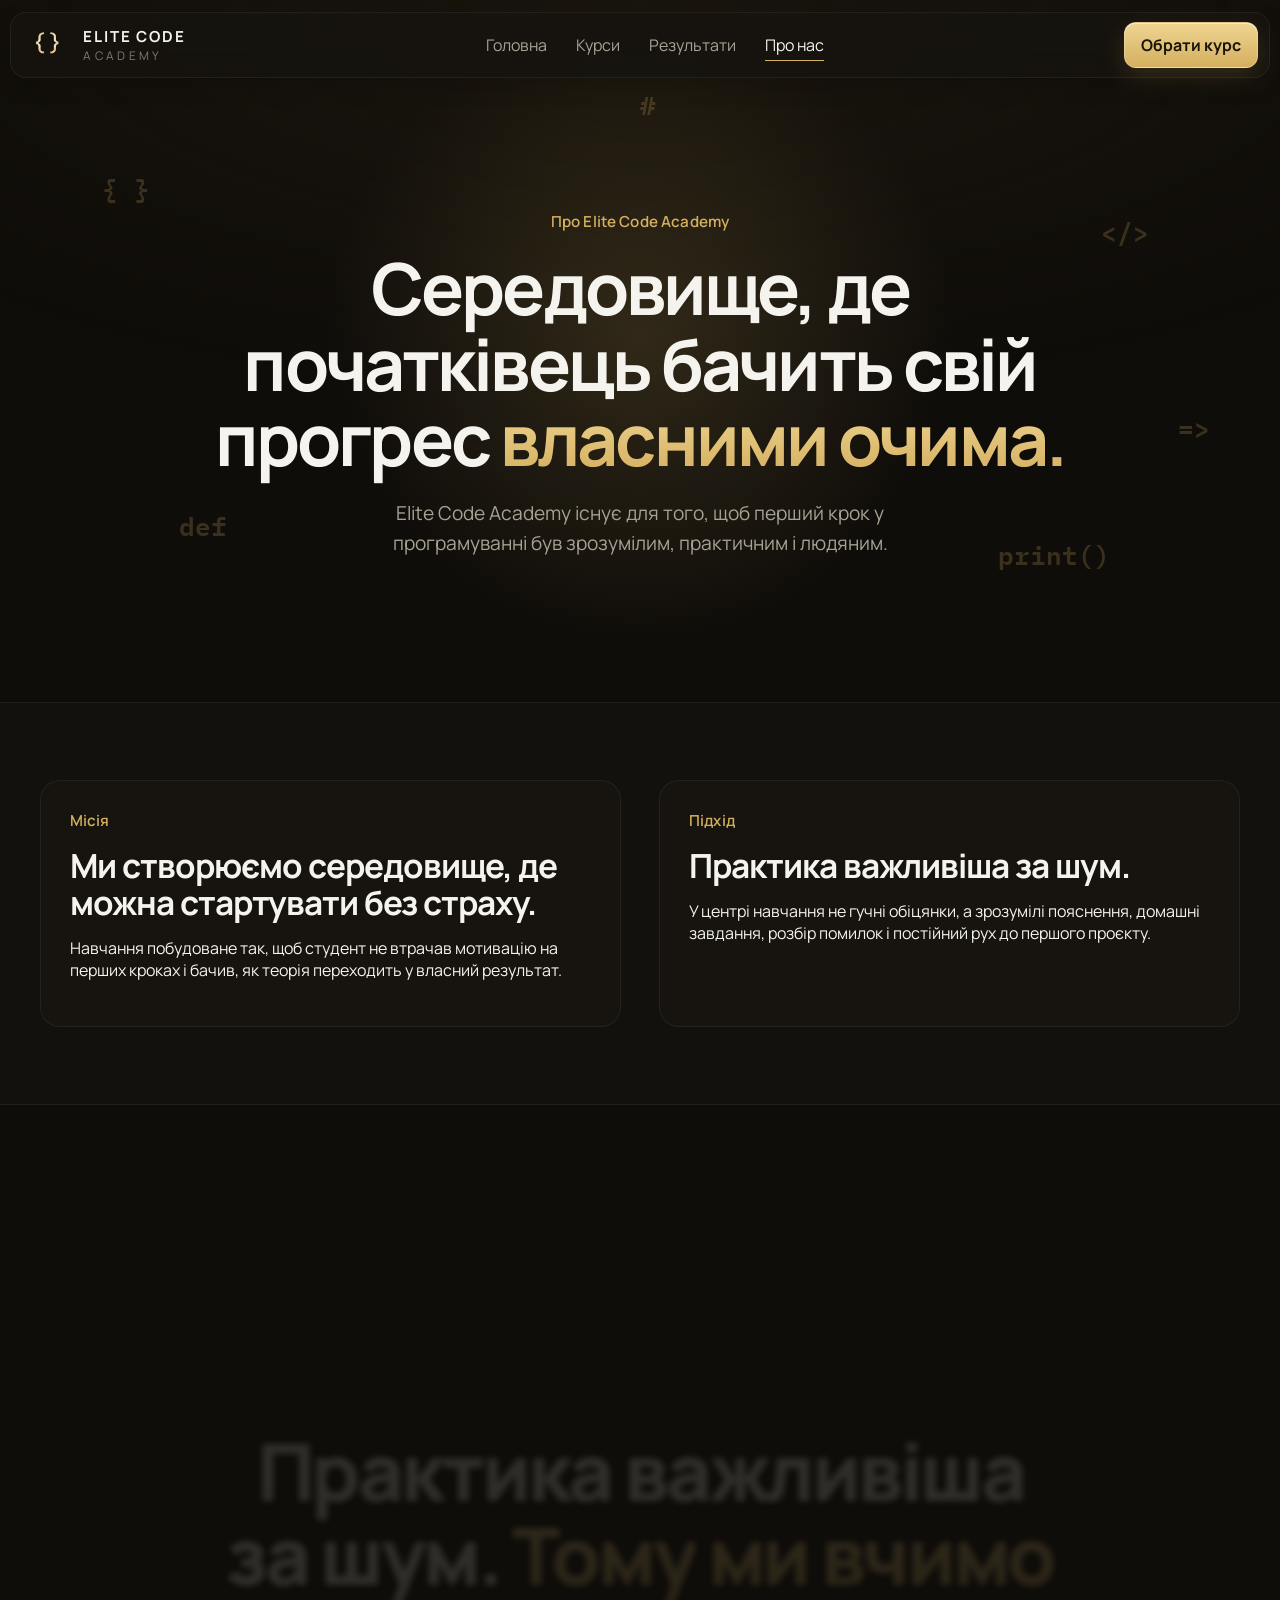
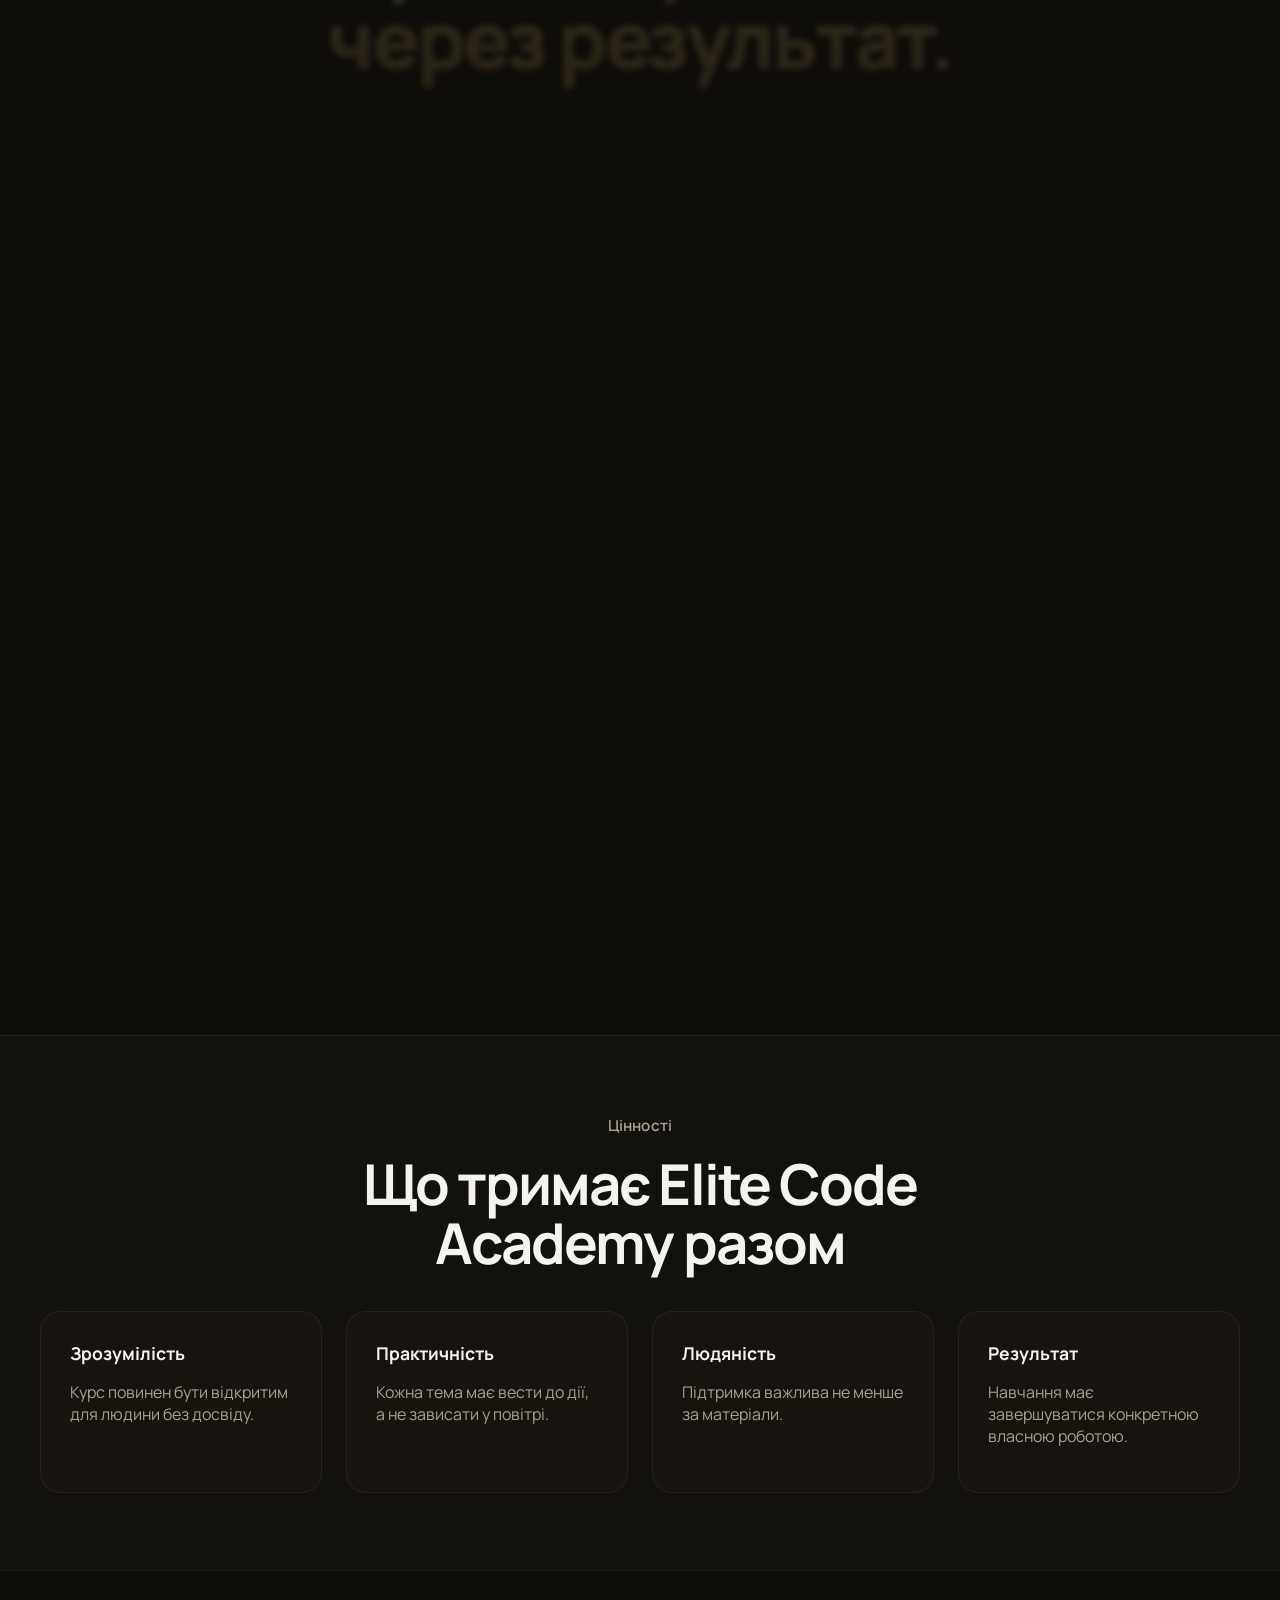
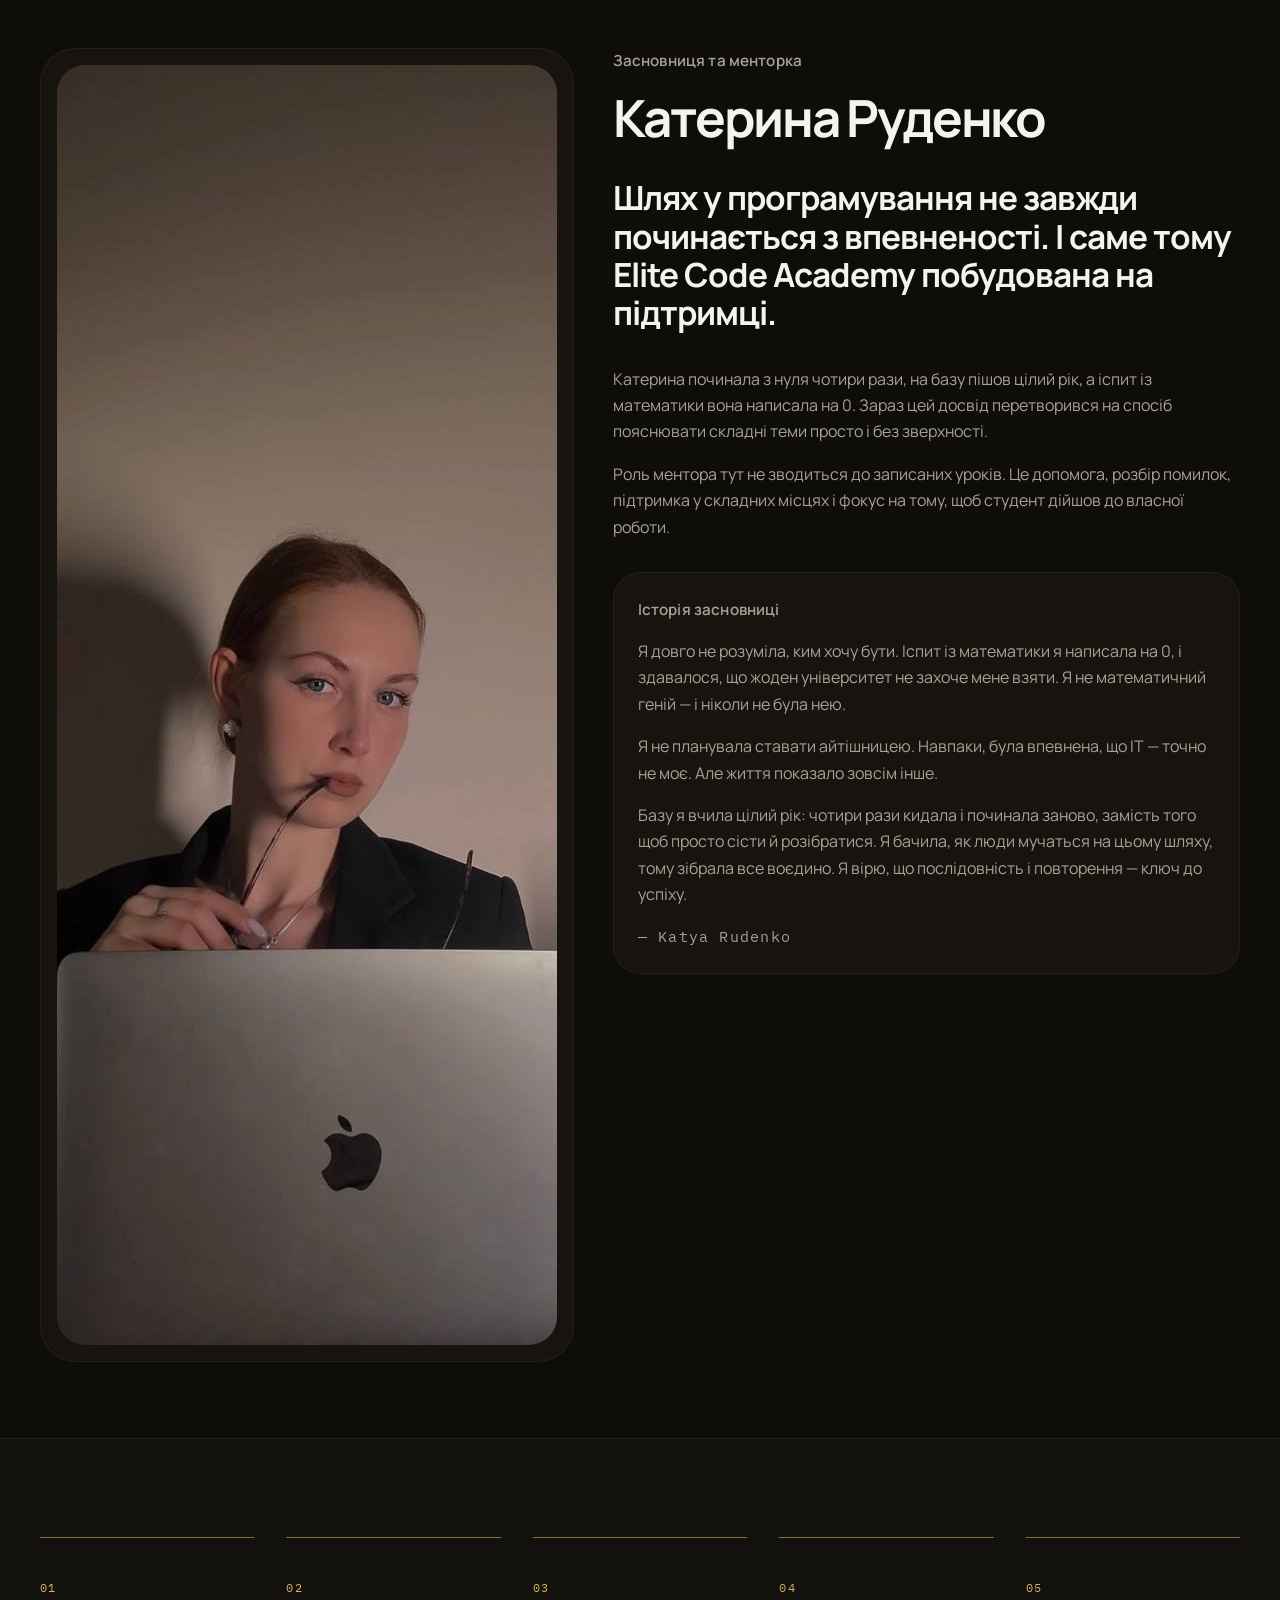
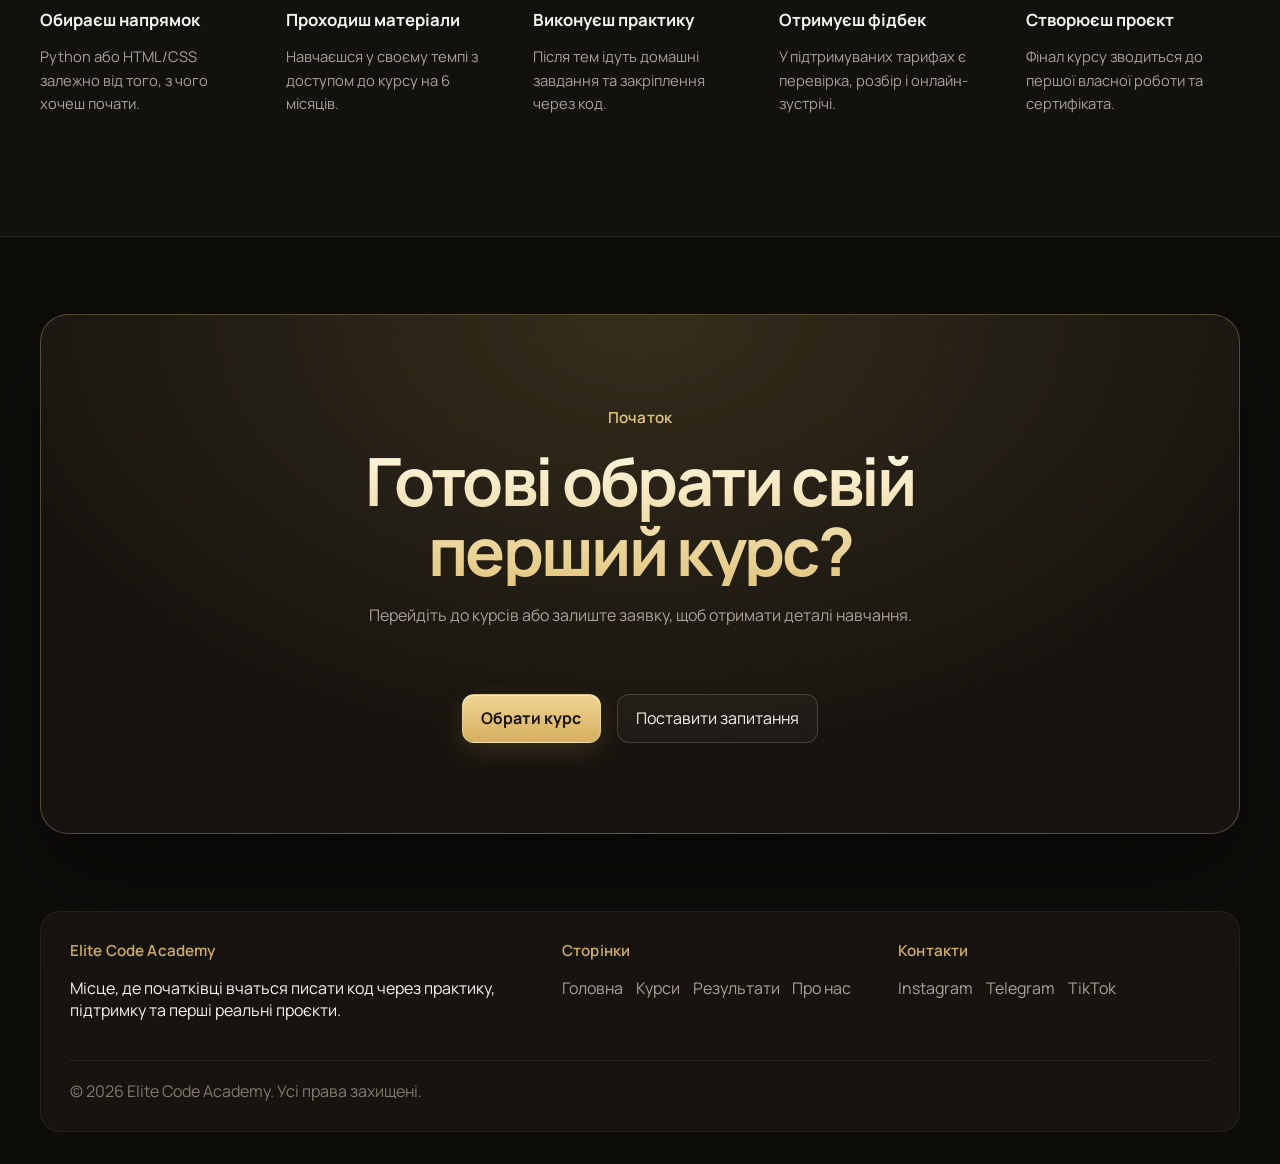
==== commit e77eaf01: "Redesign: scroll-story hero, statement screens, honest stats, results posters, reviews grid, founder" ====
--- a/about.html
+++ b/about.html
@@ -49,6 +49,10 @@
                         <p data-i18n="about.philosophy.text">У центрі навчання не гучні обіцянки, а зрозумілі пояснення, домашні завдання, розбір помилок і постійний рух до першого проєкту.</p>
                     </div>
                 </div>
+            </section>
+
+            <section class="statement statement--short" aria-label="Практика важливіша за шум. <em>Тому ми вчимо через результат.</em>">
+                <div class="st-sticky"><p class="st-text" data-st>Практика важливіша за шум. <em>Тому ми вчимо через результат.</em></p></div>
             </section>
 
             <section class="section">
--- a/styles.css
+++ b/styles.css
@@ -225,8 +225,9 @@
 }
 
 .hero-copy .display-title {
-    max-width: 13ch;
+    max-width: 16ch;
     text-wrap: balance;
+    font-size: clamp(2.6rem, 4.7vw, 4.4rem);
 }
 
 
@@ -1599,9 +1600,8 @@
     }
 }
 
-@media (max-width: 1199px) {
-    .hero-code { display: none; }
-}
+/* Floating labels collide with the two-column hero and terminal */
+.hero-code { display: none; }
 
 @media (max-width: 920px) {
     .hero-layout,
@@ -1775,3 +1775,724 @@
         transform: none;
     }
 }
+
+/* ===== Premium course cards (Elite Code Academy) ===== */
+.course-preview-card { position: relative; overflow: hidden; display: flex; flex-direction: column; gap: 1.5rem; min-height: 0; justify-content: flex-start; }
+.course-preview-card > * { position: relative; z-index: 1; }
+.cp-glow { position: absolute !important; inset: 0; z-index: 0 !important; pointer-events: none; opacity: 0; transition: opacity 260ms ease-out; background: radial-gradient(360px circle at var(--mx, 50%) var(--my, 0%), rgba(212, 175, 95, 0.13), transparent 70%); }
+.course-preview-card:hover .cp-glow { opacity: 1; }
+.course-preview-card:hover { border-color: rgba(227, 199, 126, 0.38); }
+
+.cp-visual { height: 200px; border: 1px solid var(--border); border-radius: var(--radius-sm); background: var(--bg-deep); overflow: hidden; }
+.cp-dots { display: flex; align-items: center; gap: 6px; padding: 0.7rem 0.9rem; border-bottom: 1px solid var(--border); }
+.cp-dots i { width: 8px; height: 8px; border-radius: 50%; background: rgba(255, 255, 255, 0.14); }
+.cp-dots span { margin-left: auto; font: 400 0.72rem var(--font-mono); color: var(--soft); letter-spacing: 0.04em; }
+.cp-visual pre { margin: 0; padding: 1rem 1.1rem 1.2rem; font: 400 0.82rem/1.75 var(--font-mono); color: #d9d4c7; overflow-x: auto; }
+.cp-visual .k { color: var(--accent); }
+.cp-visual .f { color: #f0e2b8; }
+.cp-visual .s { color: #b9ad8d; }
+.cp-visual .c { color: var(--soft); }
+
+.cp-site { display: grid; gap: 0.6rem; padding: 1rem 1.1rem 1.2rem; }
+.cp-site b { display: block; border-radius: 6px; background: rgba(255, 255, 255, 0.06); }
+.cp-site-nav { height: 10px; width: 62%; }
+.cp-site-hero { height: 58px; background: linear-gradient(135deg, rgba(212, 175, 95, 0.28), rgba(212, 175, 95, 0.06)) !important; border: 1px solid rgba(227, 199, 126, 0.22); }
+.cp-site-row { display: grid; grid-template-columns: repeat(3, 1fr); gap: 0.6rem; }
+.cp-site-row b { height: 34px; }
+
+.cp-body { flex: 1; }
+.cp-body .eyebrow { margin-bottom: 0.6rem; }
+.cp-body strong { display: block; font-size: 1.5rem; letter-spacing: -0.02em; margin-bottom: 0.6rem; }
+.cp-facts { list-style: none; display: flex; flex-wrap: wrap; gap: 0.5rem 1.4rem; padding: 1.1rem 0 0; margin: 1.1rem 0 0; border-top: 1px solid var(--border); color: var(--muted); font-size: 0.9rem; }
+.cp-facts b { color: var(--accent-cold); font-family: var(--font-mono); font-weight: 500; }
+
+.cp-footer { display: flex; align-items: center; justify-content: space-between; flex-wrap: wrap; gap: 1rem; }
+.cp-price { font-size: 1.35rem; font-weight: 700; color: var(--accent-cold); letter-spacing: -0.02em; }
+.cp-actions { display: flex; flex-wrap: wrap; gap: 0.75rem; }
+
+@media (max-width: 640px) {
+    .cp-footer { flex-direction: column; align-items: stretch; }
+    .cp-actions .btn { flex: 1; justify-content: center; text-align: center; }
+}
+@media (prefers-reduced-motion: reduce) { .cp-glow { transition: none; } }
+
+/* Mobile nav: keep the bar to one row; CTA lives inside the opened menu */
+@media (max-width: 920px) {
+    .nav-toggle { margin-left: auto; }
+    .nav-actions { display: none; }
+    .site-nav-shell.is-open .nav-actions { display: flex; width: 100%; margin: 0.6rem 0 0.2rem; }
+    .site-nav-shell.is-open .nav-actions .btn { width: 100%; justify-content: center; text-align: center; }
+}
+
+/* Home founder block only: keep the portrait compact instead of a ~900px tall block */
+.founder-preview .founder-photo-frame:not(.founder-photo-frame-large) { max-width: 420px; }
+.founder-preview .founder-photo-frame:not(.founder-photo-frame-large) img { width: 100%; height: auto; aspect-ratio: 4 / 5; object-fit: cover; object-position: top center; }
+
+/* ===== Design pass 2 ===== */
+
+/* Labels above headings: sentence case instead of tracked caps (marketing pages only) */
+:is(body[data-page="home"], body[data-page="courses"], body[data-page="students"], body[data-page="about"]) .eyebrow {
+    font-family: var(--font-main);
+    font-size: 0.95rem;
+    font-weight: 600;
+    letter-spacing: 0.01em;
+    text-transform: none;
+}
+/* Labels that repeat the heading right below them */
+.curriculum-shell .eyebrow, .pricing-shell .eyebrow { display: none; }
+
+/* Why us: a typographic list instead of six identical boxes (the items are not a sequence) */
+.feature-stack { display: block; border-top: 1px solid var(--border); }
+.feature-stack .feature-card {
+    display: grid; grid-template-columns: minmax(0, 0.9fr) minmax(0, 1.3fr); gap: 1.5rem; align-items: baseline;
+    min-height: 0; padding: 1.35rem 0.25rem; background: none; border: 0; border-bottom: 1px solid var(--border);
+    border-radius: 0; box-shadow: none; transition: border-color 220ms ease-out, padding-left 220ms ease-out;
+}
+.feature-stack .feature-card:hover { transform: none; background: none; border-bottom-color: rgba(227, 199, 126, 0.4); padding-left: 0.75rem; }
+.feature-stack .feature-index { display: none; }
+.feature-stack .feature-card strong { font-size: 1.15rem; margin: 0; }
+.feature-stack .feature-card p { margin: 0; }
+@media (max-width: 640px) { .feature-stack .feature-card { grid-template-columns: 1fr; gap: 0.35rem; } }
+
+/* Terminal: the run result */
+.hero-terminal__out { display: inline-block; margin-top: 0.7rem; color: var(--muted); font-size: 0.88em; animation: term-out 420ms ease-out both; }
+@keyframes term-out { from { opacity: 0; transform: translateY(4px); } to { opacity: 1; transform: none; } }
+
+/* Course page: three info blocks in one row instead of 2 + a lonely card */
+@media (min-width: 921px) { .detail-grid { grid-template-columns: repeat(3, minmax(0, 1fr)); } }
+
+/* Pricing: recommended plan stands out, the other one steps back */
+.pricing-card.is-recommended { background: var(--surface-raised); border-color: rgba(227, 199, 126, 0.55); }
+.pricing-card .btn { width: 100%; justify-content: center; text-align: center; margin-top: auto; }
+.pricing-card { display: flex; flex-direction: column; }
+
+/* Alignment fixes */
+.editorial-grid .section-heading { text-align: left; margin-left: 0; margin-right: 0; }
+.hero-layout { padding-top: 2.5rem; }
+.pricing-card { position: relative; }
+.pricing-card .pricing-badge { position: absolute; top: 1.1rem; right: 1.1rem; margin: 0; }
+
+/* Inner page heroes: align with the 1200px grid, calmer headline size */
+.inner-hero .container.narrow { max-width: var(--container); }
+.inner-hero .display-title-small { font-size: clamp(2.4rem, 4.6vw, 4rem); max-width: 20ch; text-wrap: balance; }
+.inner-hero .hero-text { max-width: 58ch; }
+.glass-card h2, .mission-grid h2 { font-size: clamp(1.7rem, 2.6vw, 2.3rem); line-height: 1.12; letter-spacing: -0.03em; }
+.glass-card h2 + p { margin-top: 1rem; }
+
+/* Terminal text always left-aligned, even when the hero is centered on small screens */
+.hero-terminal, .hero-terminal__body { text-align: left; }
+
+/* =====================================================================
+   Design pass 3: depth, light and marketing structure
+   ===================================================================== */
+:root {
+    --gold-grad: linear-gradient(180deg, #efd592 0%, #d4af5f 100%);
+    --card-grad: linear-gradient(180deg, rgba(255, 255, 255, 0.045), rgba(255, 255, 255, 0.012));
+    --line: rgba(255, 255, 255, 0.075);
+}
+
+/* Buttons: lit gold for the main action */
+.btn-primary,
+.nav-actions .btn {
+    background: var(--gold-grad);
+    border-color: rgba(255, 255, 255, 0.24);
+    color: #1a1408;
+    font-weight: 700;
+    box-shadow: inset 0 1px 0 rgba(255, 255, 255, 0.45), 0 8px 24px rgba(212, 175, 95, 0.16);
+}
+.btn-primary:hover,
+.nav-actions .btn:hover {
+    background: var(--gold-grad);
+    border-color: rgba(255, 255, 255, 0.4);
+    color: #1a1408;
+    transform: translateY(-2px);
+    box-shadow: inset 0 1px 0 rgba(255, 255, 255, 0.55), 0 14px 36px rgba(212, 175, 95, 0.32);
+}
+.btn-secondary { background: rgba(255, 255, 255, 0.03); border-color: rgba(255, 255, 255, 0.16); }
+.btn-secondary:hover { border-color: rgba(227, 199, 126, 0.55); background: rgba(212, 175, 95, 0.07); }
+
+/* Section rhythm */
+.section--tint { background: linear-gradient(180deg, #13110d 0%, #100e0b 100%); border-top: 1px solid var(--line); border-bottom: 1px solid var(--line); }
+.section-heading h2 { text-wrap: balance; }
+.section-heading > p:not(.eyebrow) { max-width: 60ch; margin-left: auto; margin-right: auto; }
+
+/* ---------- Hero ---------- */
+.hero-v2 { padding-bottom: clamp(3rem, 6vw, 5rem); }
+.hero-v2::before { content: ""; position: absolute; inset: 0; pointer-events: none; background: radial-gradient(720px 480px at 78% 18%, rgba(212, 175, 95, 0.17), transparent 70%), radial-gradient(520px 360px at 8% 96%, rgba(212, 175, 95, 0.07), transparent 70%); }
+.hero-v2 .hero-layout { grid-template-columns: minmax(0, 1fr) minmax(0, 1.12fr); gap: clamp(2rem, 4.5vw, 5rem); align-items: center; }
+.hero-v2 .hero-copy .display-title { font-size: clamp(2.7rem, 4.8vw, 4.5rem); max-width: 15ch; line-height: 1.02; }
+.hero-badge { display: inline-flex; align-items: center; gap: 0.6rem; margin: 0 0 1.5rem; padding: 0.5rem 0.95rem; border: 1px solid rgba(227, 199, 126, 0.3); border-radius: 999px; background: rgba(212, 175, 95, 0.08); color: var(--accent-cold); font-size: 0.92rem; font-weight: 600; }
+.hero-badge .dot { width: 8px; height: 8px; border-radius: 50%; background: var(--accent); box-shadow: 0 0 0 4px rgba(212, 175, 95, 0.2); }
+.hero-note { margin: 1.1rem 0 0; color: var(--soft); font-size: 0.92rem; }
+.trust-chips[hidden] { display: none; }
+.hero-v2 .hero-stats { margin-top: 2.6rem; }
+.hero-v2 .hero-stat strong { font-family: var(--font-main); font-weight: 800; letter-spacing: -0.03em; }
+
+.hero-stage { position: relative; perspective: 1500px; }
+.stage-frame { --ry: -6deg; --rx: 3deg; border-radius: 18px; border: 1px solid rgba(227, 199, 126, 0.24); background: var(--surface); overflow: hidden; transform: rotateY(var(--ry)) rotateX(var(--rx)); transform-origin: 60% 50%; transition: transform 380ms ease-out; box-shadow: 0 60px 110px -30px rgba(0, 0, 0, 0.75), 0 0 140px rgba(212, 175, 95, 0.1); }
+.stage-frame img { width: 100%; height: auto; display: block; }
+.stage-bar { display: flex; align-items: center; gap: 0.45rem; padding: 0.7rem 0.95rem; border-bottom: 1px solid var(--line); background: rgba(0, 0, 0, 0.3); }
+.stage-bar i { width: 9px; height: 9px; border-radius: 50%; background: rgba(255, 255, 255, 0.16); }
+.stage-bar span { flex: 1; max-width: 340px; margin: 0 auto; padding: 0.28rem 0.7rem; border-radius: 8px; background: rgba(255, 255, 255, 0.05); text-align: center; color: var(--soft); font: 500 0.74rem var(--font-mono); }
+
+.hero-stage .stage-terminal { position: absolute; left: -7%; bottom: -9%; width: min(54%, 340px); border-color: rgba(227, 199, 126, 0.3); box-shadow: 0 30px 70px rgba(0, 0, 0, 0.6); background: rgba(10, 9, 7, 0.94); backdrop-filter: blur(6px); }
+.stage-terminal .hero-terminal__bar { min-height: 38px; }
+.stage-terminal .hero-terminal__body { min-height: 0; padding: 1rem 1.2rem 1.15rem; font-size: 0.86rem; line-height: 1.75; }
+
+.stage-chip { position: absolute; display: flex; align-items: center; gap: 0.6rem; padding: 0.7rem 1rem; border-radius: 14px; border: 1px solid rgba(227, 199, 126, 0.3); background: rgba(23, 20, 15, 0.94); box-shadow: 0 20px 44px rgba(0, 0, 0, 0.55); font-size: 0.88rem; font-weight: 600; color: var(--text); backdrop-filter: blur(8px); }
+.stage-chip b { width: 20px; height: 20px; flex: none; border-radius: 50%; background: var(--gold-grad) center / 100% no-repeat; position: relative; }
+.stage-chip b::after { content: ""; position: absolute; left: 6px; top: 4px; width: 5px; height: 9px; border: solid #1a1408; border-width: 0 2px 2px 0; transform: rotate(40deg); }
+.stage-chip--a { top: 9%; right: -5%; }
+.stage-chip--b { bottom: 24%; right: -4%; }
+
+.tech-strip { position: relative; display: flex; flex-wrap: wrap; align-items: center; gap: 0.7rem 2.2rem; margin-top: clamp(3rem, 6vw, 5rem); padding-top: 1.6rem; border-top: 1px solid var(--line); }
+.tech-strip strong { color: var(--soft); font-weight: 600; font-size: 0.95rem; }
+.tech-strip span { color: var(--text); font-weight: 700; font-size: 1.1rem; letter-spacing: -0.01em; opacity: 0.82; }
+
+/* ---------- Bento ---------- */
+.bento { display: grid; grid-template-columns: repeat(12, minmax(0, 1fr)); gap: 1.25rem; }
+.bento-tile { position: relative; display: flex; flex-direction: column; justify-content: space-between; gap: 1.6rem; min-height: 330px; padding: clamp(1.4rem, 2.4vw, 2rem); overflow: hidden; border-radius: 24px; border: 1px solid var(--line); background: var(--card-grad), var(--surface); box-shadow: inset 0 1px 0 rgba(255, 255, 255, 0.05); transition: border-color 260ms ease-out, transform 260ms ease-out; }
+.bento-tile::before { content: ""; position: absolute; inset: 0; pointer-events: none; opacity: 0; transition: opacity 260ms ease-out; background: radial-gradient(380px circle at var(--mx, 50%) var(--my, 0%), rgba(212, 175, 95, 0.12), transparent 70%); }
+.bento-tile:hover { border-color: rgba(227, 199, 126, 0.38); }
+.bento-tile:hover::before { opacity: 1; }
+.bento-tile > * { position: relative; }
+.bento-copy h3 { margin: 0 0 0.55rem; font-size: 1.3rem; letter-spacing: -0.02em; }
+.bento-copy p { margin: 0; max-width: 46ch; color: var(--muted); line-height: 1.6; }
+.bento-a { grid-column: span 7; } .bento-b { grid-column: span 5; }
+.bento-c, .bento-d, .bento-e { grid-column: span 4; }
+.bento-a, .bento-b { flex-direction: column-reverse; justify-content: flex-end; }
+.bento-a .bento-copy, .bento-b .bento-copy { order: 2; }
+
+.editor { border: 1px solid var(--line); border-radius: 14px; background: #0a0907; overflow: hidden; font: 400 0.9rem/1.8 var(--font-mono); }
+.editor-code { display: grid; padding: 1rem 1.2rem; color: #d9d4c7; }
+.editor-code i { display: inline-block; width: 1.8rem; color: var(--soft); font-style: normal; }
+.editor-code b { color: var(--accent); font-weight: 500; }
+.editor-code u { color: #cdbf95; text-decoration: none; }
+.editor-out { display: grid; padding: 0.85rem 1.2rem; border-top: 1px dashed var(--line); background: rgba(255, 255, 255, 0.025); color: var(--accent-cold); }
+
+.review { list-style: none; margin: 0; padding: 0; display: grid; gap: 0.7rem; }
+.review li { display: flex; align-items: center; justify-content: space-between; gap: 1rem; padding: 0.85rem 1rem; border: 1px solid var(--line); border-radius: 14px; background: rgba(255, 255, 255, 0.025); font-weight: 600; }
+.review span { position: relative; padding-left: 1.7rem; }
+.review span::before { content: ""; position: absolute; left: 0; top: 50%; width: 1.05rem; height: 1.05rem; margin-top: -0.52rem; border-radius: 50%; border: 2px solid var(--soft); }
+.review .is-done span::before { border-color: transparent; background: var(--gold-grad); }
+.review .is-done span::after { content: ""; position: absolute; left: 0.38rem; top: 50%; width: 0.28rem; height: 0.55rem; margin-top: -0.32rem; border: solid #1a1408; border-width: 0 2px 2px 0; transform: rotate(40deg); }
+.review em { color: var(--soft); font-style: normal; font-weight: 500; font-size: 0.85rem; }
+.review .is-done em { color: var(--accent-cold); }
+
+.cert { display: grid; place-items: center; }
+.cert-inner { width: 100%; padding: 1.4rem 1rem; text-align: center; border-radius: 12px; border: 1px solid rgba(227, 199, 126, 0.45); outline: 1px solid rgba(227, 199, 126, 0.18); outline-offset: 5px; background: linear-gradient(160deg, #1d1810, #120f0a); }
+.cert-inner img { margin: 0 auto 0.5rem; }
+.cert-kicker { margin: 0; color: var(--accent-cold); font-size: 0.78rem; font-weight: 700; letter-spacing: 0.18em; text-transform: uppercase; }
+.cert-name { margin: 0.6rem 0 0.3rem; font-size: 1.35rem; font-weight: 800; letter-spacing: -0.02em; }
+.cert-text { margin: 0; color: var(--muted); font-size: 0.82rem; }
+
+.access { display: grid; align-content: center; justify-items: start; gap: 0.2rem; }
+.access strong { font-size: clamp(4.4rem, 7vw, 6rem); line-height: 0.9; font-weight: 800; letter-spacing: -0.05em; background: var(--gold-grad); -webkit-background-clip: text; background-clip: text; color: transparent; }
+.access span { color: var(--muted); font-weight: 600; }
+.access-bar { display: grid; grid-template-columns: repeat(6, 1fr); gap: 6px; width: 100%; margin-top: 0.9rem; }
+.access-bar i { height: 6px; border-radius: 4px; background: rgba(212, 175, 95, 0.5); }
+.access-bar i:nth-child(n+4) { background: rgba(255, 255, 255, 0.1); }
+
+.works { position: relative; height: 150px; }
+.works img { position: absolute; top: 0; height: 100%; width: auto; border-radius: 12px; border: 1px solid rgba(227, 199, 126, 0.3); box-shadow: 0 16px 40px rgba(0, 0, 0, 0.5); object-fit: cover; }
+.works img:first-child { left: 0; width: 62%; transform: rotate(-3deg); }
+.works img:last-child { right: 4%; width: 30%; transform: rotate(4deg); }
+
+/* ---------- Student results ---------- */
+.student-grid { gap: 1.5rem; }
+.student-card { border-radius: 24px; background: var(--card-grad), var(--surface); overflow: hidden; }
+.student-visual { aspect-ratio: 16 / 10; background: radial-gradient(circle at 50% 42%, rgba(212, 175, 95, 0.14), transparent 62%), #0a090d; }
+.student-video { object-fit: contain; }
+.student-visual-button::before { content: ""; top: 50%; left: 50%; right: auto; width: 60px; height: 60px; padding: 0; border: 1px solid rgba(255, 255, 255, 0.5); border-radius: 50%; transform: translate(-50%, -50%); background: url("data:image/svg+xml,%3Csvg xmlns='http://www.w3.org/2000/svg' viewBox='0 0 24 24'%3E%3Cpath fill='%231a1408' d='M9 6.5v11l9-5.5z'/%3E%3C/svg%3E") 56% 50% / 26px no-repeat, var(--gold-grad); box-shadow: 0 12px 34px rgba(0, 0, 0, 0.5), 0 0 0 8px rgba(212, 175, 95, 0.14); transition: transform 220ms ease-out; z-index: 2; }
+.student-visual-button:hover::before { transform: translate(-50%, -50%) scale(1.1); }
+.student-visual span { font-family: var(--font-main); font-weight: 700; font-size: 0.95rem; letter-spacing: -0.01em; }
+.student-meta { font-family: var(--font-main); font-size: 0.92rem; text-transform: none; letter-spacing: 0; color: var(--muted); }
+.student-meta span:first-child { color: var(--text); font-weight: 700; }
+.student-card > strong { font-size: 1.05rem; letter-spacing: -0.01em; }
+
+/* ---------- Testimonials ---------- */
+.testimonial-shell .section-heading { text-align: center; margin-left: auto; margin-right: auto; }
+.testimonial-track { gap: 1.25rem; }
+.testimonial-card { border-radius: 22px; background: var(--card-grad), var(--surface); display: flex; flex-direction: column; }
+.testimonial-card p { flex: 1; color: #d6d0c3; line-height: 1.65; }
+.testimonial-card footer { color: var(--accent-cold); font-weight: 700; }
+
+/* ---------- Pricing on the home page ---------- */
+.tabs { display: flex; width: max-content; max-width: 100%; margin: 0 auto 2.4rem; padding: 0.3rem; border: 1px solid var(--line); border-radius: 999px; background: rgba(255, 255, 255, 0.035); }
+.tabs button { border: 0; border-radius: 999px; padding: 0.75rem 1.4rem; background: transparent; color: var(--muted); font-weight: 600; cursor: pointer; transition: background-color 200ms ease-out, color 200ms ease-out; }
+.tabs button:hover { color: var(--text); }
+.tabs button[aria-selected="true"] { background: var(--gold-grad); color: #1a1408; box-shadow: inset 0 1px 0 rgba(255, 255, 255, 0.45); }
+.tabs button:focus-visible { outline: 2px solid var(--accent-cold); outline-offset: 2px; }
+.pricing-home .pricing-grid { max-width: 980px; margin: 0 auto; }
+.pricing-card { border-radius: 24px; background: var(--card-grad), var(--surface); overflow: hidden; }
+.pricing-card::before { content: ""; position: absolute; inset: 0; pointer-events: none; opacity: 0; transition: opacity 260ms ease-out; background: radial-gradient(380px circle at var(--mx, 50%) var(--my, 0%), rgba(212, 175, 95, 0.11), transparent 70%); }
+.pricing-card:hover::before { opacity: 1; }
+.pricing-card.is-recommended { background: linear-gradient(180deg, rgba(212, 175, 95, 0.1), rgba(212, 175, 95, 0.02)), var(--surface-raised); box-shadow: 0 0 0 1px rgba(227, 199, 126, 0.25), 0 30px 70px rgba(212, 175, 95, 0.1); }
+
+/* ---------- Final CTA ---------- */
+.cta-band { position: relative; overflow: hidden; border: 1px solid rgba(227, 199, 126, 0.3); border-radius: 28px; padding: clamp(2rem, 5vw, 4rem); background: radial-gradient(640px 320px at 100% 0%, rgba(212, 175, 95, 0.24), transparent 70%), linear-gradient(180deg, #1c1810, #13100b); box-shadow: 0 40px 90px rgba(0, 0, 0, 0.4); }
+.cta-band h2 { font-size: clamp(2rem, 4vw, 3.3rem); text-wrap: balance; max-width: 18ch; }
+.cta-band .eyebrow { color: var(--accent-cold); }
+
+/* ---------- Sticky CTA (phones) ---------- */
+.sticky-cta { display: none; }
+@media (max-width: 760px) {
+    .sticky-cta { display: block; position: fixed; left: 0; right: 0; bottom: 0; z-index: 40; padding: 1.4rem 1rem calc(0.8rem + env(safe-area-inset-bottom)); background: linear-gradient(180deg, transparent, rgba(15, 13, 10, 0.94) 45%); transform: translateY(115%); transition: transform 260ms ease-out; pointer-events: none; }
+    .sticky-cta.is-visible { transform: none; pointer-events: auto; }
+    .sticky-cta .btn { width: 100%; justify-content: center; text-align: center; box-shadow: 0 10px 34px rgba(0, 0, 0, 0.55), inset 0 1px 0 rgba(255, 255, 255, 0.45); }
+}
+
+/* ---------- Motion ---------- */
+@media (prefers-reduced-motion: no-preference) {
+    .hero-copy.reveal.is-visible > .hero-badge,
+    .hero-copy.reveal.is-visible > .hero-note { animation: hero-content-in 420ms ease-out both; }
+}
+@media (prefers-reduced-motion: reduce) {
+    .stage-frame { transition: none; }
+    .sticky-cta { transition: none; }
+}
+
+/* ---------- Responsive ---------- */
+@media (max-width: 1100px) {
+    .stage-chip--a { right: 0; } .stage-chip--b { right: 0; }
+    .hero-stage .stage-terminal { left: -3%; }
+}
+@media (max-width: 920px) {
+    .hero-v2 .hero-layout { grid-template-columns: 1fr; text-align: center; }
+    .hero-v2 .hero-copy { justify-items: center; }
+    .hero-v2 .hero-copy .display-title { max-width: 18ch; }
+    .hero-stage { margin-top: 1rem; }
+    .stage-frame { --ry: 0deg; --rx: 0deg; }
+    .bento-a, .bento-b, .bento-c, .bento-d, .bento-e { grid-column: span 12; }
+    .bento-tile { min-height: 0; }
+    .bento-c { flex-direction: column-reverse; }
+}
+@media (max-width: 640px) {
+    .hero-stage .stage-terminal { position: static; width: 100%; margin-top: 1rem; }
+    .stage-chip { display: none; }
+    .tabs { width: 100%; }
+    .tabs button { flex: 1; padding: 0.75rem 0.6rem; font-size: 0.92rem; }
+    .tech-strip { justify-content: center; text-align: center; }
+    .student-visual-button::before { width: 52px; height: 52px; }
+}
+
+/* ---------- Course dashboard: resume + progress ---------- */
+.progress-track { display: block; height: 8px; border-radius: 999px; background: rgba(255,255,255,0.08); overflow: hidden; }
+.progress-track b { display: block; height: 100%; width: 0; border-radius: inherit; background: var(--gold-grad, linear-gradient(90deg, var(--accent), var(--accent-cold))); box-shadow: 0 0 14px rgba(212,175,95,0.45); transition: width 1.1s cubic-bezier(.2,.7,.2,1); }
+.progress-track--sm { height: 5px; width: 96px; }
+.learning-progress .progress-track { margin-top: 0.65rem; background: rgba(255,255,255,0.1); }
+.learning-progress-note { display: block; margin-top: 0.5rem; color: var(--soft); font-size: 0.8rem; }
+
+.resume-card { display: grid; grid-template-columns: minmax(0, 1.15fr) minmax(0, 0.85fr); gap: clamp(1.5rem, 4vw, 3rem); padding: clamp(1.4rem, 3.5vw, 2.4rem); border-radius: 28px; border: 1px solid rgba(212,175,95,0.35); background: radial-gradient(120% 140% at 0% 0%, rgba(212,175,95,0.14), transparent 55%), var(--surface); box-shadow: 0 24px 60px rgba(0,0,0,0.35); margin-bottom: 2.5rem; }
+.resume-main h2 { margin: 0.35rem 0 0.5rem; font-size: clamp(1.5rem, 3vw, 2.2rem); letter-spacing: -0.04em; line-height: 1.15; }
+.resume-where { margin: 0 0 1.6rem; color: var(--muted); }
+.resume-btn { display: inline-flex; }
+.resume-stats { display: grid; align-content: center; gap: 1rem; }
+.resume-percent { display: flex; align-items: baseline; gap: 0.6rem; }
+.resume-percent strong { font-size: clamp(2.2rem, 4vw, 3rem); letter-spacing: -0.05em; color: var(--accent-cold); line-height: 1; }
+.resume-percent span { color: var(--muted); font-size: 0.9rem; }
+.resume-facts { display: grid; grid-template-columns: 1fr 1fr; gap: 0.8rem; margin: 0.4rem 0 0; padding: 0; list-style: none; }
+.resume-facts li { padding: 0.8rem 0.9rem; border: 1px solid var(--border); border-radius: 14px; background: rgba(255,255,255,0.03); }
+.resume-facts strong { display: block; font-size: 1.15rem; }
+.resume-facts span { color: var(--soft); font-size: 0.8rem; }
+
+.modules-heading { margin: 0 0 1rem; font-size: clamp(1.3rem, 2.4vw, 1.7rem); letter-spacing: -0.03em; }
+.module-stack { display: grid; gap: 0.8rem; }
+.module-card { border: 1px solid var(--border); border-radius: 20px; background: var(--surface); overflow: hidden; }
+.module-card.is-current { border-color: rgba(212,175,95,0.4); }
+.module-card summary { display: grid; grid-template-columns: 44px minmax(0, 1fr) auto auto; align-items: center; gap: 1rem; padding: 1rem 1.2rem; cursor: pointer; list-style: none; }
+.module-card summary::-webkit-details-marker { display: none; }
+.module-card summary:hover .module-title strong { color: var(--accent-cold); }
+.module-card summary:focus-visible { outline: 2px solid var(--accent); outline-offset: -2px; border-radius: 20px; }
+.module-index { font-family: var(--font-mono); font-size: 0.78rem; color: var(--soft); }
+.module-title strong { display: block; font-size: 1.02rem; transition: color var(--transition, .2s); }
+.module-title small { display: block; margin-top: 0.2rem; color: var(--soft); line-height: 1.45; }
+.module-progress { display: grid; justify-items: end; gap: 0.4rem; }
+.module-progress em { font-style: normal; font-family: var(--font-mono); font-size: 0.75rem; color: var(--muted); }
+.module-status { min-width: 5.5rem; text-align: right; font-size: 0.78rem; color: var(--accent-cold); }
+.module-card.is-complete .module-index { color: var(--accent); }
+.module-card .lesson-list { padding: 0 1.2rem 0.6rem; }
+.lesson-row.is-done small { color: var(--accent); }
+.lesson-row.is-done .lesson-number { color: var(--accent); }
+
+.lesson-done-toggle { display: inline-flex; margin: 2rem 0 0; padding: 0.7rem 1.1rem; border-radius: 12px; border: 1px solid var(--border); background: transparent; color: var(--text); font: inherit; font-size: 0.92rem; cursor: pointer; transition: border-color .2s, color .2s, background .2s; }
+.lesson-done-toggle:hover { border-color: rgba(212,175,95,0.5); }
+.lesson-done-toggle.is-done { color: var(--accent-cold); border-color: rgba(212,175,95,0.5); background: rgba(212,175,95,0.08); }
+
+@media (max-width: 860px) {
+    .resume-card { grid-template-columns: 1fr; }
+    .module-card summary { grid-template-columns: 36px minmax(0, 1fr) auto; }
+    .module-title small, .module-status { display: none; }
+}
+@media (prefers-reduced-motion: reduce) { .progress-track b { transition: none; } }
+
+/* Hero visual: calm, flat product frame (no tilt, no floating overlays) */
+.hero-stage .stage-frame { transform: none !important; box-shadow: 0 40px 90px rgba(0,0,0,0.5), 0 0 0 1px rgba(212,175,95,0.18); }
+.hero-stage .stage-chip, .hero-stage .stage-terminal { display: none !important; }
+
+/* ---------- Hero v3: sales-first ---------- */
+.hero-v3 { padding-top: clamp(7rem, 11vw, 9rem); padding-bottom: clamp(3rem, 6vw, 4.5rem); }
+.hero-v3::before { content: ""; position: absolute; inset: 0; pointer-events: none; background: radial-gradient(700px 480px at 80% 25%, rgba(212,175,95,0.15), transparent 70%); }
+.hero-v3 .hero-layout { grid-template-columns: minmax(0, 1.05fr) minmax(0, 0.95fr); gap: clamp(2rem, 4.5vw, 4.5rem); align-items: center; }
+.hero-v3 .hero-copy .display-title { font-size: clamp(2.3rem, 4.3vw, 4rem); max-width: 17ch; line-height: 1.04; }
+.hero-v3 .hero-text { max-width: 54ch; }
+.hero-checks { margin: 1.4rem 0 0; padding: 0; list-style: none; display: grid; gap: 0.7rem; }
+.hero-checks li { position: relative; padding-left: 1.9rem; color: var(--text); font-size: 1rem; line-height: 1.45; }
+.hero-checks li::before { content: ""; position: absolute; left: 0; top: 0.2em; width: 1.15rem; height: 1.15rem; border-radius: 50%; background: var(--gold-grad, var(--accent)); }
+.hero-checks li::after { content: ""; position: absolute; left: 0.4rem; top: 0.42em; width: 0.3rem; height: 0.55rem; border: solid #17120a; border-width: 0 2px 2px 0; transform: rotate(45deg); }
+.hero-v3 .hero-actions { margin-top: 1.9rem; }
+.hero-price { display: flex; flex-wrap: wrap; align-items: baseline; gap: 0.5rem 0.9rem; margin: 1.2rem 0 0; color: var(--muted); font-size: 0.95rem; }
+.hero-price b { color: var(--accent-cold); font-size: 1.25rem; }
+.hero-price s { color: var(--soft); }
+.hero-price em { font-style: normal; color: var(--soft); }
+
+.hero-proof { display: grid; gap: 0.9rem; }
+.pf-label { margin: 0; color: var(--muted); font-size: 0.9rem; font-weight: 600; }
+.pf-grid { display: grid; grid-template-columns: 0.8fr 1.2fr; grid-template-rows: 1fr 1fr; gap: 0.9rem; height: clamp(380px, 38vw, 520px); }
+.pf-card { position: relative; overflow: hidden; border-radius: 18px; border: 1px solid var(--border); background: #0b0a08; display: block; transition: transform .3s, border-color .3s; }
+.pf-card:hover { transform: translateY(-3px); border-color: rgba(212,175,95,0.5); }
+.pf-card--tall { grid-row: 1 / span 2; }
+.pf-card img { width: 100%; height: 100%; object-fit: cover; display: block; }
+.pf-card::after { content: ""; position: absolute; inset: auto 0 0 0; height: 55%; background: linear-gradient(to top, rgba(8,7,5,0.92), transparent); pointer-events: none; }
+.pf-meta { position: absolute; left: 0.95rem; right: 0.95rem; bottom: 0.8rem; z-index: 1; display: grid; gap: 0.15rem; font-size: 0.82rem; color: var(--muted); }
+.pf-meta b { color: var(--text); font-size: 1rem; }
+
+.stats-band { border-block: 1px solid var(--border); background: var(--surface); }
+.stats-band .hero-stats { margin: 0; display: grid; grid-template-columns: repeat(4, 1fr); }
+.stats-band .hero-stat { padding: 1.6rem 1rem; text-align: center; border-left: 1px solid var(--border); }
+.stats-band .hero-stat:first-child { border-left: 0; }
+.stats-band .hero-stat strong { display: block; font-size: clamp(1.8rem, 3.4vw, 2.8rem); font-weight: 800; letter-spacing: -0.04em; color: var(--accent-cold); }
+.stats-band .hero-stat span { color: var(--muted); font-size: 0.9rem; }
+
+.audience-grid { display: grid; grid-template-columns: repeat(4, 1fr); gap: 1rem; }
+.audience-card { padding: 1.5rem; border: 1px solid var(--border); border-radius: 18px; background: var(--surface); }
+.audience-card strong { display: block; font-size: 1.08rem; letter-spacing: -0.02em; margin-bottom: 0.6rem; }
+.audience-card p { margin: 0; color: var(--muted); line-height: 1.6; font-size: 0.95rem; }
+
+@media (max-width: 1000px) {
+    .hero-v3 .hero-layout { grid-template-columns: 1fr; text-align: left; }
+    .hero-v3 .hero-copy { justify-items: start; }
+    .pf-grid { height: 420px; }
+    .audience-grid { grid-template-columns: repeat(2, 1fr); }
+}
+@media (max-width: 640px) {
+    .stats-band .hero-stats { grid-template-columns: repeat(2, 1fr); }
+    .stats-band .hero-stat:nth-child(3) { border-left: 0; }
+    .stats-band .hero-stat:nth-child(n+3) { border-top: 1px solid var(--border); }
+    .audience-grid { grid-template-columns: 1fr; }
+    .pf-grid { height: 340px; gap: 0.6rem; }
+}
+.stats-band .hero-stats { width: 100%; max-width: none; }
+
+.pf-card { display: flex; flex-direction: column; background: #0b0a08; }
+.pf-card::after { display: none; }
+.pf-card img { flex: 1 1 0; min-height: 0; height: auto; }
+.pf-meta { position: static; padding: 0.7rem 0.9rem; background: #0e0c09; border-top: 1px solid var(--border); }
+.hero-v3 .hero-copy .display-title { margin-top: 0; }
+
+/* hero proof v2: one clean product frame + text results */
+.pf-label { margin: 0 0 0.8rem; color: var(--muted); font-size: 0.9rem; font-weight: 600; }
+.pf-browser { display: block; border-radius: 16px; overflow: hidden; border: 1px solid rgba(212,175,95,0.28); background: #0e0c09; box-shadow: 0 40px 90px rgba(0,0,0,0.55); transition: transform .3s, border-color .3s; }
+.pf-browser:hover { transform: translateY(-3px); border-color: rgba(212,175,95,0.55); }
+.pf-bar { display: flex; gap: 6px; padding: 0.65rem 0.9rem; background: #14110c; border-bottom: 1px solid var(--border); }
+.pf-bar i { width: 9px; height: 9px; border-radius: 50%; background: rgba(255,255,255,0.14); }
+.pf-browser img { display: block; width: 100%; height: auto; }
+.pf-results { display: grid; grid-template-columns: repeat(3, 1fr); gap: 0.7rem; margin: 1rem 0 0; padding: 0; list-style: none; }
+.pf-results li { display: grid; gap: 0.15rem; padding: 0.75rem 0.9rem; border: 1px solid var(--border); border-radius: 12px; background: var(--surface); color: var(--muted); font-size: 0.82rem; }
+.pf-results b { color: var(--text); font-size: 0.98rem; }
+@media (max-width: 640px) { .pf-results { grid-template-columns: 1fr; } }
+
+/* ---------- Design pass 4: consistency + selling polish ---------- */
+.section-heading { width: min(100%, 760px); }
+
+/* course cards */
+.cp-visual-shot { overflow: hidden; border-radius: 14px; border: 1px solid var(--border); background: #0b0a08; }
+.cp-visual-shot img { display: block; width: 100%; height: calc(100% - 36px); object-fit: cover; object-position: 50% 0; }
+.cp-visual { height: 250px; }
+.cp-price s { margin-left: 0.5rem; color: var(--soft); font-size: 0.85em; font-weight: 500; }
+
+/* journey */
+.journey-card p:not(.journey-step) { color: var(--muted); font-size: 0.92rem; line-height: 1.6; }
+.journey-card strong, .journey-card h3 { font-size: 1.05rem; }
+
+/* results: compact 4-up, one sentence each */
+#home-students-grid { grid-template-columns: repeat(4, minmax(0, 1fr)); gap: 1rem; }
+#home-students-grid .student-card { padding: 0.9rem; border-radius: 20px; }
+#home-students-grid .student-visual { aspect-ratio: 4 / 5; }
+#home-students-grid .student-quote { display: none; }
+#home-students-grid .student-card > p { margin: 0.6rem 0 0; font-size: 0.92rem; color: var(--muted); line-height: 1.5; }
+#home-students-grid .student-meta { margin-top: 0.8rem; flex-wrap: wrap; gap: 0.25rem 0.6rem; font-size: 0.82rem; }
+@media (max-width: 1100px) { #home-students-grid { grid-template-columns: repeat(2, minmax(0, 1fr)); } }
+@media (max-width: 560px) { #home-students-grid { grid-template-columns: 1fr; } }
+
+/* testimonials: featured first + avatars */
+#testimonial-track { display: grid; grid-template-columns: repeat(3, minmax(0, 1fr)); gap: 1rem; }
+#testimonial-track .testimonial-card { display: flex; flex-direction: column; justify-content: space-between; gap: 1.4rem; padding: 1.6rem; }
+#testimonial-track .testimonial-card::before { display: none; }
+#testimonial-track .testimonial-card:first-child { grid-column: span 2; padding: 2rem; background: radial-gradient(120% 140% at 0% 0%, rgba(212,175,95,0.12), transparent 60%), var(--surface); border-color: rgba(212,175,95,0.3); }
+#testimonial-track .testimonial-card:first-child p { font-size: 1.25rem; line-height: 1.5; color: var(--text); letter-spacing: -0.01em; }
+#testimonial-track .testimonial-card p { margin: 0; color: var(--text); line-height: 1.6; }
+#testimonial-track footer { display: grid; grid-template-columns: 40px 1fr; grid-template-rows: auto auto; column-gap: 0.8rem; align-items: center; color: inherit; }
+#testimonial-track footer b { color: var(--text); font-size: 0.98rem; align-self: end; }
+#testimonial-track footer small { color: var(--soft); font-size: 0.8rem; align-self: start; }
+.t-avatar { grid-row: span 2; width: 40px; height: 40px; border-radius: 50%; display: grid; place-items: center; background: var(--gold-grad, var(--accent)); color: #17120a; font-weight: 800; }
+@media (max-width: 900px) { #testimonial-track { grid-template-columns: 1fr; } #testimonial-track .testimonial-card:first-child { grid-column: auto; } }
+
+/* pricing lists with checks */
+.pricing-card ul { list-style: none; padding: 0; margin: 1.2rem 0 1.6rem; display: grid; gap: 0.65rem; }
+.pricing-card li { position: relative; padding-left: 1.6rem; color: var(--muted); line-height: 1.45; }
+.pricing-card li::before { content: ""; position: absolute; left: 0; top: 0.3em; width: 0.5rem; height: 0.85rem; border: solid var(--accent); border-width: 0 2px 2px 0; transform: rotate(45deg) scale(.8); transform-origin: center; left: 0.3rem; top: 0.15em; }
+
+/* founder */
+.founder-actions { display: flex; flex-wrap: wrap; gap: 0.8rem; margin-top: 1.5rem; }
+
+/* FAQ compact */
+.faq-item { padding: 0; }
+.faq-item summary { display: flex; align-items: center; justify-content: space-between; min-height: 64px; padding: 1rem 1.4rem; }
+.faq-item summary::after { position: static; flex: none; margin-left: 1rem; font-size: 1.4rem; }
+.faq-item p { margin: 0; padding: 0 1.4rem 1.3rem; }
+.faq-list { gap: 0.7rem; }
+
+/* CTA perks */
+.cta-perks { display: flex; flex-wrap: wrap; gap: 0.5rem 1.4rem; margin: 1.2rem 0 0; padding: 0; list-style: none; color: var(--text); font-size: 0.95rem; }
+.cta-perks li { position: relative; padding-left: 1.2rem; }
+.cta-perks li::before { content: ""; position: absolute; left: 0; top: 0.5em; width: 7px; height: 7px; border-radius: 50%; background: var(--accent); }
+.section-heading > .eyebrow { margin-left: auto; margin-right: auto; max-width: none; }
+
+/* inner pages */
+.inner-hero { position: relative; }
+.inner-hero::before { content: ""; position: absolute; inset: 0; pointer-events: none; background: radial-gradient(640px 380px at 82% 40%, rgba(212,175,95,0.13), transparent 70%); }
+.inner-hero .container { position: relative; }
+.inner-actions { margin-top: 1.8rem; display: flex; flex-wrap: wrap; gap: 0.8rem; }
+.student-grid-full .student-quote { display: none; }
+@media (min-width: 1200px) { .student-grid-full { grid-template-columns: repeat(3, minmax(0, 1fr)); } }
+@media (min-width: 1200px) { .student-grid-full { grid-template-columns: repeat(4, minmax(0, 1fr)); gap: 1rem; } }
+.student-grid-full .student-card { padding: 0.9rem; border-radius: 20px; }
+.student-grid-full .student-visual { aspect-ratio: 4 / 5; }
+.student-grid-full .student-card > p { margin: 0.6rem 0 0; font-size: 0.92rem; color: var(--muted); line-height: 1.5; }
+.student-grid-full .student-meta { margin-top: 0.8rem; flex-wrap: wrap; gap: 0.25rem 0.6rem; font-size: 0.82rem; }
+
+/* ---------- Pass 5: selling patterns from course-platform research ---------- */
+.cp-tags { display: flex; flex-wrap: wrap; gap: 0.4rem; margin: 0 0 0.8rem; }
+.cp-tags span { padding: 0.25rem 0.6rem; border-radius: 999px; border: 1px solid var(--border); color: var(--muted); font-size: 0.76rem; }
+.cp-tags span:first-child { color: var(--accent-cold); border-color: rgba(212,175,95,0.35); background: rgba(212,175,95,0.08); font-weight: 600; }
+
+.student-path { display: flex; align-items: center; gap: 0.5rem; margin-top: 0.8rem; padding: 0.5rem 0.7rem; border-radius: 10px; background: rgba(212,175,95,0.07); font-size: 0.8rem; color: var(--muted); }
+.student-path i { font-style: normal; color: var(--accent); }
+.student-path b { color: var(--accent-cold); font-weight: 600; }
+
+.choose-section { padding-block: clamp(2rem, 5vw, 4rem); }
+.choose-band { display: grid; grid-template-columns: 0.9fr 1.1fr; gap: clamp(1.5rem, 4vw, 3.5rem); align-items: center; padding: clamp(1.6rem, 4vw, 3rem); border-radius: 28px; border: 1px solid rgba(212,175,95,0.28); background: radial-gradient(110% 140% at 0% 0%, rgba(212,175,95,0.12), transparent 60%), var(--surface); }
+.choose-copy h2 { margin: 0 0 0.6rem; font-size: clamp(1.7rem, 3vw, 2.4rem); letter-spacing: -0.04em; line-height: 1.1; }
+.choose-copy p { margin: 0 0 1.4rem; color: var(--muted); line-height: 1.6; max-width: 40ch; }
+.choose-paths { display: grid; gap: 0.8rem; }
+.choose-paths a { display: grid; gap: 0.35rem; padding: 1.1rem 1.3rem; border: 1px solid var(--border); border-radius: 16px; background: rgba(255,255,255,0.03); transition: border-color .25s, transform .25s, background .25s; }
+.choose-paths a:hover { border-color: rgba(212,175,95,0.55); transform: translateX(4px); background: rgba(212,175,95,0.06); }
+.choose-paths b { font-size: 1.02rem; letter-spacing: -0.01em; }
+.choose-paths span { color: var(--accent-cold); font-size: 0.9rem; font-weight: 600; }
+@media (max-width: 860px) { .choose-band { grid-template-columns: 1fr; } }
+
+/* ---------- Pass 6: calmer rhythm — fewer boxes ---------- */
+/* audience: open columns, hairline on top */
+.audience-grid { gap: clamp(1.5rem, 3vw, 2.8rem); }
+.audience-card { padding: 1.3rem 0 0; border: 0; border-top: 1px solid rgba(212,175,95,0.35); border-radius: 0; background: none; }
+.audience-card strong { font-size: 1.15rem; }
+
+/* journey: open steps on a line */
+.journey-card { background: none !important; border: 0 !important; border-top: 1px solid var(--border) !important; border-radius: 0 !important; padding-inline: 0 !important; box-shadow: none !important; min-height: 0; }
+.journey-card.is-reached { border-top-color: rgba(212,175,95,0.6) !important; }
+.journey-grid--path::after, .journey-grid--path::before { display: none !important; }
+.journey-grid { gap: clamp(1.2rem, 2.5vw, 2.4rem); }
+
+/* FAQ: hairline list instead of boxes */
+.faq-item { background: none !important; border: 0 !important; border-bottom: 1px solid var(--border) !important; border-radius: 0 !important; box-shadow: none !important; }
+.faq-item summary { padding-inline: 0; }
+.faq-item p { padding-inline: 0; }
+.faq-list { gap: 0; border-top: 1px solid var(--border); }
+
+/* testimonials: only the featured one is a card */
+#testimonial-track .testimonial-card:not(:first-child) { background: none; border: 0; border-top: 1px solid var(--border); border-radius: 0; padding-inline: 0; box-shadow: none; }
+
+/* hero: breathing room */
+.hero-v3 .hero-copy .hero-text { max-width: 50ch; }
+.pf-browser { box-shadow: 0 50px 100px rgba(0,0,0,0.6); }
+
+.cert-img{width:100%;height:auto;border-radius:10px;box-shadow:0 18px 40px rgba(0,0,0,.45),0 0 0 1px rgba(227,199,126,.25)}
+
+.platform-show .platform-shot{max-width:1040px;margin:2.5rem auto 0}
+
+/* Pass 7: tighter rhythm */
+:root{--space-section:clamp(3.2rem,6vw,5.2rem)}
+.audience{padding-bottom:clamp(2.4rem,4vw,3.4rem)}
+.section-heading{margin-bottom:clamp(1.6rem,3vw,2.4rem)}
+.stats-band + .section{padding-top:clamp(3rem,5vw,4.2rem)}
+.shot-note{margin:1rem 0 0;text-align:center;color:var(--muted);font-size:.85rem}
+
+/* ---------- Design pass 5: results, reviews, reassurance ---------- */
+/* results: visible posters, play button, tidy captions */
+#home-students-grid .student-visual{position:relative;overflow:hidden;background:#0b0a08}
+#home-students-grid .student-video{position:absolute;inset:0;width:100%;height:100%;object-fit:cover;opacity:.95;transition:transform .6s,opacity .3s}
+#home-students-grid .student-card:hover .student-video{transform:scale(1.04)}
+#home-students-grid .student-visual>span{position:absolute;left:1rem;bottom:.9rem;z-index:2;padding:.3rem .7rem;border-radius:999px;background:rgba(15,13,10,.72);backdrop-filter:blur(6px);font-size:.82rem;font-weight:700;color:var(--text)}
+#home-students-grid .student-visual::after{content:"";position:absolute;inset:0;background:linear-gradient(to top,rgba(11,10,8,.55),transparent 45%);pointer-events:none}
+.student-meta span:first-child{color:var(--text);font-weight:700}
+/* reviews: even grid */
+#testimonial-track{grid-template-columns:repeat(3,minmax(0,1fr));gap:1.1rem;align-items:stretch}
+#testimonial-track .testimonial-card:first-child{grid-column:auto;padding:1.6rem;background:var(--card-grad,var(--surface)),var(--surface);border-color:var(--border)}
+#testimonial-track .testimonial-card:first-child p{font-size:1rem;line-height:1.6;letter-spacing:0}
+#testimonial-track .testimonial-card{position:relative;border:1px solid var(--border);border-radius:22px;background:var(--surface);padding:1.6rem;min-height:100%}
+#testimonial-track .testimonial-card::before{display:block;content:"“";font:700 3rem/0.7 Georgia,serif;color:var(--accent);margin-bottom:.4rem}
+#testimonial-track .testimonial-card p{font-size:1rem;line-height:1.65;color:var(--text)}
+#testimonial-track .testimonial-card:hover{border-color:rgba(212,175,95,.35)}
+@media(max-width:900px){#testimonial-track{grid-template-columns:1fr}#testimonial-track .testimonial-card:nth-child(n+5){display:none}}
+/* reassurance */
+.reassure-grid{display:grid;grid-template-columns:repeat(3,minmax(0,1fr));gap:1.1rem}
+.reassure-card{padding:2rem 1.8rem;border:1px solid var(--border);border-radius:24px;background:var(--surface);transition:border-color .3s,transform .3s}
+.reassure-card:hover{border-color:rgba(212,175,95,.35);transform:translateY(-3px)}
+.reassure-num{display:block;font:600 clamp(2.6rem,4.4vw,3.8rem)/1 var(--font-mono);color:var(--accent-cold);margin-bottom:1.1rem;letter-spacing:-.04em}
+.reassure-card h3{font-size:1.25rem;margin:0 0 .6rem;letter-spacing:-.02em}
+.reassure-card p{margin:0;color:var(--muted);line-height:1.65}
+@media(max-width:900px){.reassure-grid{grid-template-columns:1fr}}
+#testimonial-track .testimonial-card:not(:first-child){background:var(--surface);border:1px solid var(--border);border-radius:22px;padding:1.6rem;box-shadow:none}
+#testimonial-track .testimonial-card:not(:first-child):hover{border-color:rgba(212,175,95,.35)}
+#testimonial-track .testimonial-card::before{margin-bottom:-.5rem}
+
+/* ===== Motion layer ===== */
+.scroll-progress{position:fixed;top:0;left:0;height:3px;width:100%;transform-origin:0 50%;transform:scaleX(0);background:linear-gradient(90deg,#b8862b,#f1cf7a);z-index:1000;pointer-events:none}
+@media (prefers-reduced-motion:no-preference){
+  .motion-on .section-head,.motion-on .section > .container > h2,.motion-on .section > .container > .eyebrow{opacity:0;transform:translateY(18px);transition:opacity .7s cubic-bezier(.2,.7,.2,1),transform .7s cubic-bezier(.2,.7,.2,1)}
+  .motion-on .section-head.is-in,.motion-on .section > .container > h2.is-in,.motion-on .section > .container > .eyebrow.is-in{opacity:1;transform:none}
+  .motion-on .reveal{transition-delay:var(--stagger,0ms)}
+  .motion-on .student-card,.motion-on .testimonial-card,.motion-on .pricing-card,.motion-on .course-preview-card,.motion-on .feature-card,.motion-on .proof-card,.motion-on .journey-card{transition:transform .35s cubic-bezier(.2,.7,.2,1),box-shadow .35s,border-color .35s,opacity .7s}
+  .motion-on .student-card:hover,.motion-on .testimonial-card:hover,.motion-on .course-preview-card:hover,.motion-on .feature-card:hover,.motion-on .proof-card:hover,.motion-on .journey-card:hover{transform:translateY(-6px);box-shadow:0 22px 50px -18px rgba(0,0,0,.55);border-color:rgba(218,172,76,.55)}
+  .motion-on .pricing-card:hover{transform:translateY(-8px);box-shadow:0 26px 60px -18px rgba(218,172,76,.35)}
+  .motion-on .pricing-card.is-recommended{animation:ec-glow 3.6s ease-in-out infinite}
+  @keyframes ec-glow{0%,100%{box-shadow:0 0 0 0 rgba(218,172,76,0)}50%{box-shadow:0 0 38px 2px rgba(218,172,76,.28)}}
+  .motion-on .btn,.motion-on .button,.motion-on a.primary,.motion-on [class*="btn-primary"]{position:relative;overflow:hidden}
+  .motion-on .btn::after,.motion-on .button::after,.motion-on a.primary::after,.motion-on [class*="btn-primary"]::after{content:"";position:absolute;top:0;left:-70%;width:45%;height:100%;background:linear-gradient(105deg,transparent,rgba(255,255,255,.35),transparent);transform:skewX(-20deg);transition:left .7s}
+  .motion-on .btn:hover::after,.motion-on .button:hover::after,.motion-on a.primary:hover::after,.motion-on [class*="btn-primary"]:hover::after{left:130%}
+  .motion-on .hero-orbit-one{animation:ec-float 9s ease-in-out infinite}
+  .motion-on .hero-orbit-two{animation:ec-float 12s ease-in-out infinite reverse}
+  @keyframes ec-float{0%,100%{transform:translate3d(0,0,0)}50%{transform:translate3d(14px,-22px,0)}}
+  .motion-on .hero-stat strong{font-variant-numeric:tabular-nums}
+  .motion-on .student-card video,.motion-on .student-card img{transition:transform .8s cubic-bezier(.2,.7,.2,1)}
+  .motion-on .student-card:hover video,.motion-on .student-card:hover img{transform:scale(1.04)}
+  .motion-on .hero-proof{transition:transform .2s ease-out;will-change:transform}
+}
+@media (prefers-reduced-motion:reduce){.scroll-progress{display:none}}
+
+/* ===== Hero story ===== */
+.hero-story{position:relative;height:100svh;min-height:640px;background:radial-gradient(120% 80% at 50% 0%,#1a150d 0%,#0b0a08 70%)}
+.hs-sticky{position:relative;height:100%;overflow:hidden;display:flex;flex-direction:column;align-items:center;justify-content:center;padding:calc(var(--nav-height) - .5rem) 1.25rem 1.2rem;text-align:center}
+.hs-glow{position:absolute;left:50%;top:38%;width:min(900px,120vw);height:min(900px,120vw);transform:translate(-50%,-50%);background:radial-gradient(closest-side,rgba(212,175,95,.18),transparent 70%);pointer-events:none}
+.hs-lines{display:none}
+.hs-final{position:relative;z-index:2;display:flex;flex-direction:column;align-items:center;gap:1.1rem;max-width:960px}
+.hs-eyebrow{font:600 .8rem/1 var(--font-mono);letter-spacing:.18em;text-transform:uppercase;color:var(--accent);margin:0}
+.hs-title{font-size:clamp(2.1rem,4.6vw,4rem);line-height:1.05;letter-spacing:-.03em;font-weight:800;margin:0;text-wrap:balance;background:linear-gradient(180deg,#fff7e0,#e3c77e 80%);-webkit-background-clip:text;background-clip:text;color:transparent}
+.hs-sub{max-width:620px;margin:0;color:var(--muted);font-size:clamp(1rem,1.5vw,1.2rem);line-height:1.55}
+.hs-actions{display:flex;gap:.8rem;flex-wrap:wrap;justify-content:center;margin-top:.3rem}
+.hs-price{margin:0;color:var(--soft);font-size:.92rem}.hs-price b{color:var(--text)}
+.hs-window{position:relative;z-index:1;width:min(900px,100%);margin-top:1.5rem;border:1px solid var(--border-strong);border-radius:16px;background:#100d09;box-shadow:0 40px 90px -30px rgba(0,0,0,.8),0 0 0 1px rgba(212,175,95,.08);overflow:hidden;text-align:left}
+.hs-bar{display:flex;align-items:center;gap:.4rem;padding:.65rem .9rem;border-bottom:1px solid var(--line);background:#15110c}
+.hs-bar i{width:10px;height:10px;border-radius:50%;background:#3a3329}
+.hs-bar span{margin-left:.6rem;font:500 .72rem var(--font-mono);color:var(--soft)}
+.hs-body{display:grid;grid-template-columns:1.15fr .85fr;height:190px}
+.hs-code{margin:0;padding:1rem 1.1rem;font:500 .8rem/1.65 var(--font-mono);color:#d9d3c4;overflow:hidden;white-space:pre;border-right:1px solid var(--line)}
+.hs-code .t{color:#e3c77e}.hs-code .a{color:#8fc4d4}.hs-code .s{color:#a9d28c}.hs-code .p{color:#e8a87c}.hs-code .c{color:#6f6a5e}
+.hs-code .cur{display:inline-block;width:7px;height:1em;background:var(--accent);vertical-align:-2px;animation:hs-blink 1s steps(1) infinite}
+@keyframes hs-blink{50%{opacity:0}}
+.hs-preview{display:grid;place-items:stretch;background:#fff;transition:background .6s}
+.hsp-page{display:flex;flex-direction:column;gap:.5rem;padding:1.1rem;color:#111;font-family:Georgia,serif;transition:all .6s;align-items:flex-start;justify-content:flex-start}
+.hsp-h{margin:0;font-size:1.45rem;opacity:0;transform:translateY(6px);transition:all .5s}
+.hsp-p{margin:0;font:400 .9rem Georgia,serif;opacity:0;transform:translateY(6px);transition:all .5s}
+.hsp-b{font:600 .8rem sans-serif;padding:.45rem .9rem;border:1px solid #888;opacity:0;transform:translateY(6px);transition:all .5s}
+.hs-preview.s-h .hsp-h,.hs-preview.s-p .hsp-p,.hs-preview.s-b .hsp-b{opacity:1;transform:none}
+.hs-preview.styled{background:#1c1410}
+.hs-preview.styled .hsp-page{background:radial-gradient(circle at 50% 30%,#2b1d12,#1c1410);color:#f5e6c4;align-items:center;justify-content:center;text-align:center;height:100%}
+.hs-preview.styled .hsp-p{color:#c9b48a}
+.hs-preview.styled .hsp-b{background:linear-gradient(180deg,#efd592,#d4af5f);color:#1a1408;border-color:transparent;border-radius:999px}
+.hs-hint{position:absolute;bottom:1rem;left:50%;transform:translateX(-50%);display:none;flex-direction:column;align-items:center;gap:.4rem;font:600 .7rem var(--font-mono);letter-spacing:.2em;text-transform:uppercase;color:var(--soft)}
+.hs-hint span{width:1px;height:28px;background:linear-gradient(var(--accent),transparent);animation:hs-drop 1.8s ease-in-out infinite}
+@keyframes hs-drop{0%{transform:scaleY(0);transform-origin:top}50%{transform:scaleY(1);transform-origin:top}51%{transform-origin:bottom}100%{transform:scaleY(0);transform-origin:bottom}}
+/* scroll story mode */
+.hero-story.is-story{height:340vh}
+.hero-story.is-story .hs-sticky{position:sticky;top:0;height:100svh}
+.hero-story.is-story .hs-lines{display:block;position:absolute;inset:0;z-index:3;pointer-events:none}
+.hero-story.is-story .hs-line{position:absolute;left:50%;top:46%;width:min(92vw,1100px);margin:0;transform:translate(-50%,-50%);font-size:clamp(2.6rem,8.4vw,8rem);font-weight:800;letter-spacing:-.04em;line-height:1;text-wrap:balance;color:var(--text);text-shadow:0 4px 60px rgba(0,0,0,.7);will-change:transform,opacity,filter}
+.hero-story.is-story .hs-line em{font-style:normal;background:var(--gold-grad);-webkit-background-clip:text;background-clip:text;color:transparent}
+.hero-story.is-story .hs-final{will-change:transform,opacity}
+.hero-story.is-story .hs-window{will-change:transform,opacity}
+.hero-story.is-story .hs-hint{display:flex}
+@media (max-width:720px){
+  .hs-body{grid-template-columns:1fr;height:170px}.hs-preview{display:none}.hs-code{border-right:0;font-size:.7rem}
+  .hs-window{margin-top:1.4rem}.hs-sticky{padding-top:calc(var(--nav-height) + .5rem)}
+}
+@media (max-height:760px){.hs-body{height:170px}.hs-window{margin-top:1.2rem}.hs-final{gap:.8rem}}
+
+@media (max-width:720px){.hs-eyebrow{font-size:.66rem;letter-spacing:.12em}}
+
+/* ===== Home: story style ===== */
+.statement{position:relative;height:100svh;min-height:520px}
+.st-sticky{height:100%;display:grid;place-items:center;padding:0 clamp(1rem,4vw,3rem);text-align:center}
+.st-text{margin:0;max-width:1100px;font-size:clamp(2.1rem,6.2vw,5.6rem);font-weight:800;letter-spacing:-.04em;line-height:1.06;text-wrap:balance;color:var(--text)}
+.st-text em{font-style:normal}
+.st-text .w{transition:none}
+.st-text em .w{background:var(--gold-grad);-webkit-background-clip:text;background-clip:text;color:transparent}
+.statement.is-story{height:240vh}
+.statement.is-story .st-sticky{position:sticky;top:0;height:100svh}
+.statement.is-story .w{opacity:.14;filter:blur(3px)}
+.section-heading{text-align:center;margin-inline:auto;max-width:900px}
+.section-heading h2{font-size:clamp(2rem,4.4vw,3.6rem);line-height:1.06;letter-spacing:-.035em;text-wrap:balance}
+.section-heading p{margin-inline:auto;max-width:640px}
+.section-heading .eyebrow{letter-spacing:.18em}
+/* audience: big type rows */
+.audience-grid{display:flex!important;flex-direction:column;gap:0;margin-top:2.5rem}
+.audience-card{display:grid!important;grid-template-columns:1.1fr 1fr;align-items:baseline;gap:1rem 3rem;padding:1.6rem 0!important;background:none!important;border:0!important;border-top:1px solid var(--line)!important;border-radius:0!important;box-shadow:none!important;transition:padding .4s,border-color .4s}
+.audience-card:last-child{border-bottom:1px solid var(--line)!important}
+.audience-card strong{font-size:clamp(1.4rem,3vw,2.5rem);line-height:1.12;letter-spacing:-.03em;color:var(--text);transition:color .3s}
+.audience-card p{margin:0;color:var(--muted);font-size:1.02rem;line-height:1.55}
+.audience-card:hover strong{color:var(--accent)}
+.audience-card:hover{padding-left:1rem!important;border-top-color:rgba(212,175,95,.5)!important}
+@media (max-width:720px){.audience-card{grid-template-columns:1fr}}
+/* final CTA */
+.cta-band{text-align:center;display:flex!important;flex-direction:column;align-items:center;gap:1.6rem;padding:clamp(3rem,7vw,6rem) 1.5rem!important;background:radial-gradient(80% 120% at 50% 0%,rgba(212,175,95,.16),transparent 70%),var(--surface)!important}
+.cta-band h2{font-size:clamp(2.2rem,5.2vw,4.4rem);line-height:1.05;letter-spacing:-.04em;text-wrap:balance;background:linear-gradient(180deg,#fff7e0,#e3c77e);-webkit-background-clip:text;background-clip:text;color:transparent}
+.cta-band .cta-perks{justify-content:center}
+.cta-band-actions{justify-content:center;flex-direction:row!important;flex-wrap:wrap}
+.stats-band{border-block:1px solid var(--line)}
+.hero-stat strong{font-size:clamp(2.4rem,5vw,4rem)!important;background:var(--gold-grad);-webkit-background-clip:text;background-clip:text;color:transparent}
+.cta-band>div{display:flex;flex-direction:column;align-items:center;text-align:center;gap:1rem;width:100%}.cta-band>div p{margin:0}
+
+/* founder (home) */
+.founder-preview .founder-photo-frame:not(.founder-photo-frame-large){max-width:440px}
+.founder-preview .founder-photo-frame:not(.founder-photo-frame-large) img{aspect-ratio:4/5;object-position:50% 62%}
+.founder-photo-frame-large img{object-position:50% 62%}
+.founder-copy .lead{font-size:clamp(1.5rem,2.6vw,2.2rem);line-height:1.15;letter-spacing:-.03em;color:var(--text);font-weight:700}
+.founder-facts{list-style:none;display:flex;gap:1.6rem;flex-wrap:wrap;margin:1.4rem 0 0;padding:0}
+.founder-facts li{display:flex;flex-direction:column;gap:.15rem;min-width:100px;max-width:150px}
+.founder-facts b{font-size:clamp(2.4rem,4vw,3.4rem);line-height:1;letter-spacing:-.04em;background:var(--gold-grad);-webkit-background-clip:text;background-clip:text;color:transparent}
+.founder-facts span{font-size:.85rem;line-height:1.35;color:var(--muted)}
+.founder-quote{margin:1.8rem 0 .8rem;padding:.2rem 0 .2rem 1.4rem;border-left:2px solid var(--accent)}
+.founder-quote p{margin:0 0 .5rem;font-size:clamp(1.2rem,2vw,1.6rem);line-height:1.3;font-weight:600;letter-spacing:-.02em;color:var(--text)}
+.founder-quote cite{font:500 .8rem var(--font-mono);letter-spacing:.12em;text-transform:uppercase;color:var(--accent-cold);font-style:normal}
+.founder-belief{margin:.4rem 0 0;color:var(--muted)}
+
+/* ===== Inner pages: story style ===== */
+.statement--short.is-story{height:170vh}
+.inner-hero{position:relative;overflow:hidden;min-height:78svh;display:grid;place-items:center;text-align:center;padding-top:calc(var(--nav-height) + 3rem)!important;padding-bottom:4rem!important;background:radial-gradient(110% 80% at 50% 0%,#1a150d,transparent 70%)}
+.inner-hero::before{content:"";position:absolute;left:50%;top:48%;width:min(900px,120vw);height:min(900px,120vw);transform:translate(-50%,-50%);background:radial-gradient(closest-side,rgba(212,175,95,.17),transparent 70%);pointer-events:none}
+.inner-hero .container{position:relative;z-index:2;display:flex;flex-direction:column;align-items:center}
+.inner-hero .eyebrow{letter-spacing:.18em;margin-bottom:1.2rem}
+.inner-hero .display-title{font-size:clamp(2.3rem,5.6vw,5rem)!important;line-height:1.05!important;letter-spacing:-.04em!important;max-width:1100px;text-wrap:balance;margin:0}
+.inner-hero p:not(.eyebrow){max-width:620px;margin:1.4rem auto 0;color:var(--muted);font-size:clamp(1rem,1.5vw,1.2rem);line-height:1.55}
+.inner-hero .hero-actions,.inner-hero .btn{margin-inline:auto}
+.ih-word{display:inline-block;opacity:0;transform:translateY(.5em);filter:blur(10px);animation:ih-in .9s cubic-bezier(.2,.7,.2,1) forwards;animation-delay:calc(var(--i)*70ms + 150ms)}
+.ih-word.gold{background:var(--gold-grad);-webkit-background-clip:text;background-clip:text;color:transparent}
+@keyframes ih-in{to{opacity:1;transform:none;filter:none}}
+.ih-bits{position:absolute;inset:0;pointer-events:none;overflow:hidden}
+.ih-bits span{position:absolute;font:600 clamp(1rem,2vw,1.6rem) var(--font-mono);color:rgba(212,175,95,.22);animation:ih-float 11s ease-in-out infinite;animation-delay:var(--d)}
+@keyframes ih-float{0%,100%{transform:translate3d(0,0,0) rotate(0)}50%{transform:translate3d(18px,-26px,0) rotate(4deg)}}
+@media (prefers-reduced-motion:reduce){.ih-word{animation:none;opacity:1;transform:none;filter:none}.ih-bits span{animation:none}}
+
+.reassure-grid{grid-template-columns:repeat(auto-fit,minmax(230px,1fr))!important}
+.reassure-card--guarantee{border-color:rgba(212,175,95,.45)!important;background:linear-gradient(180deg,rgba(212,175,95,.12),rgba(255,255,255,.02))!important}
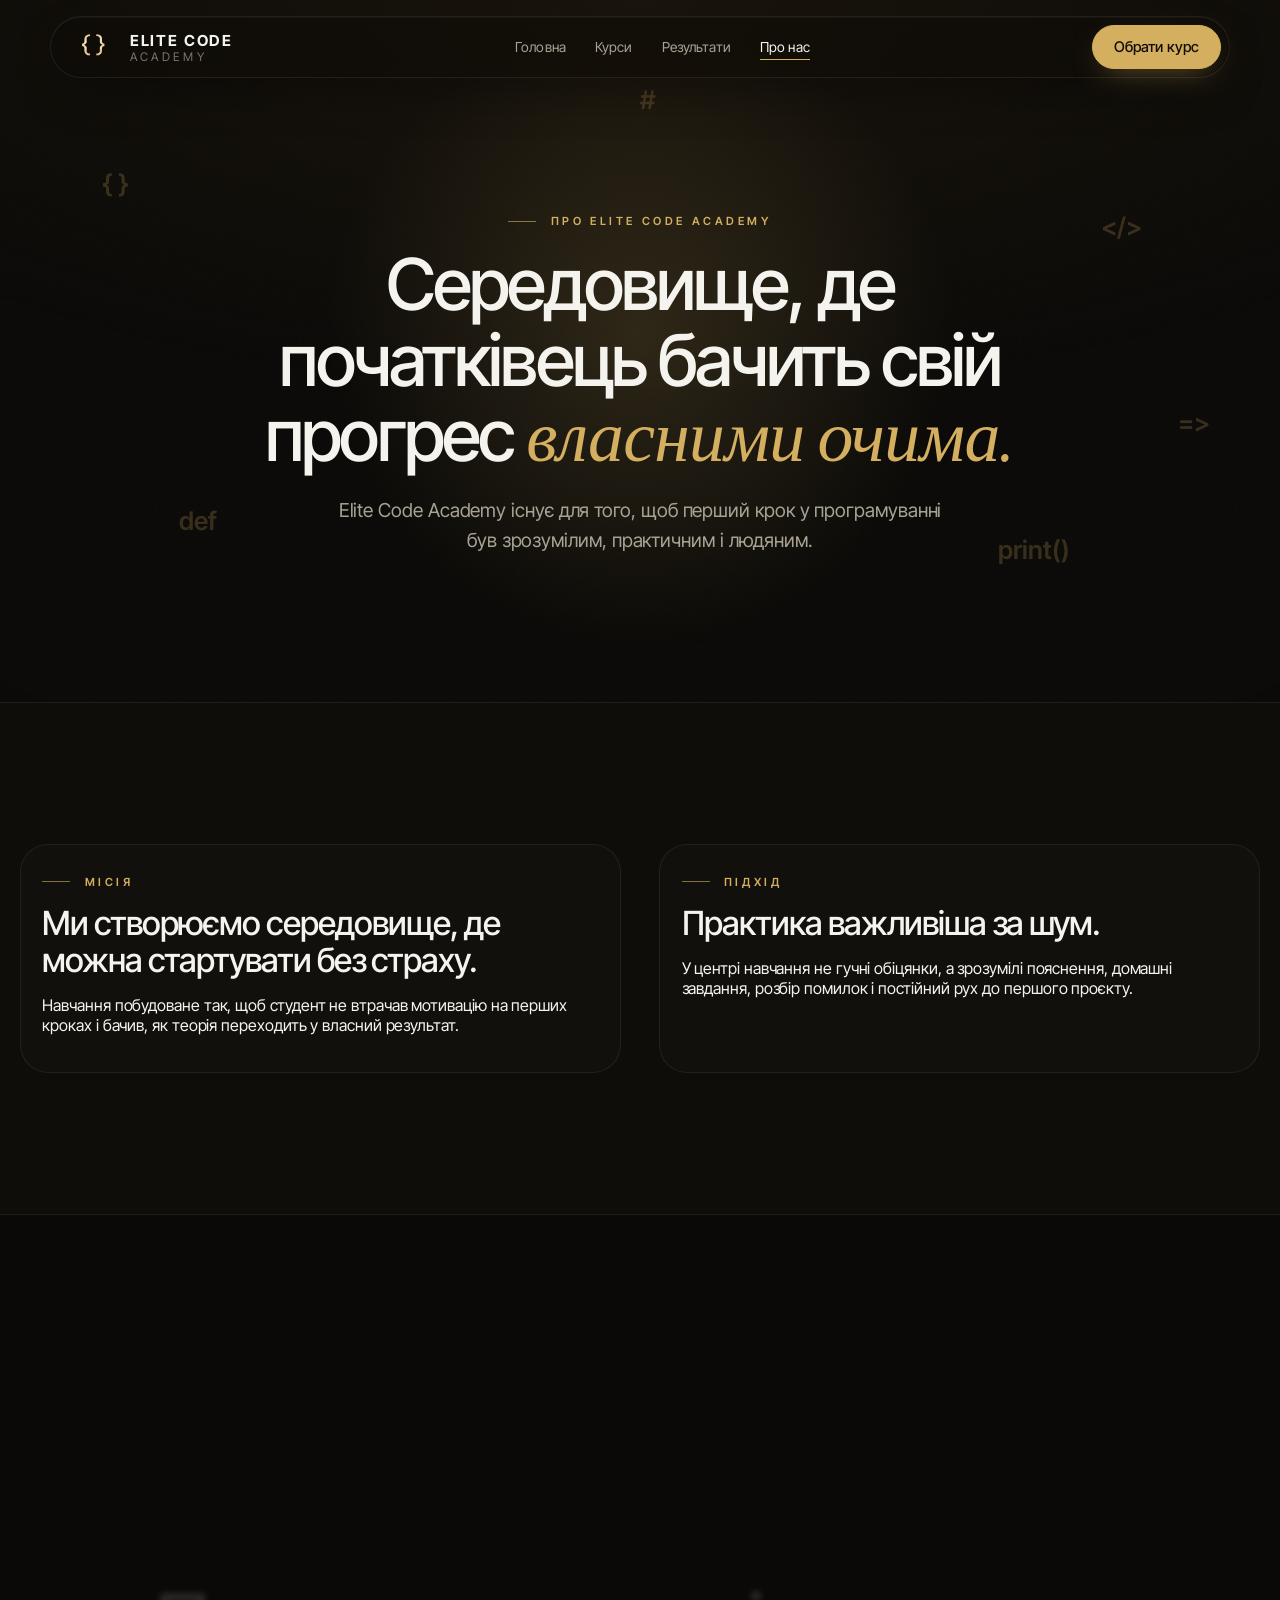
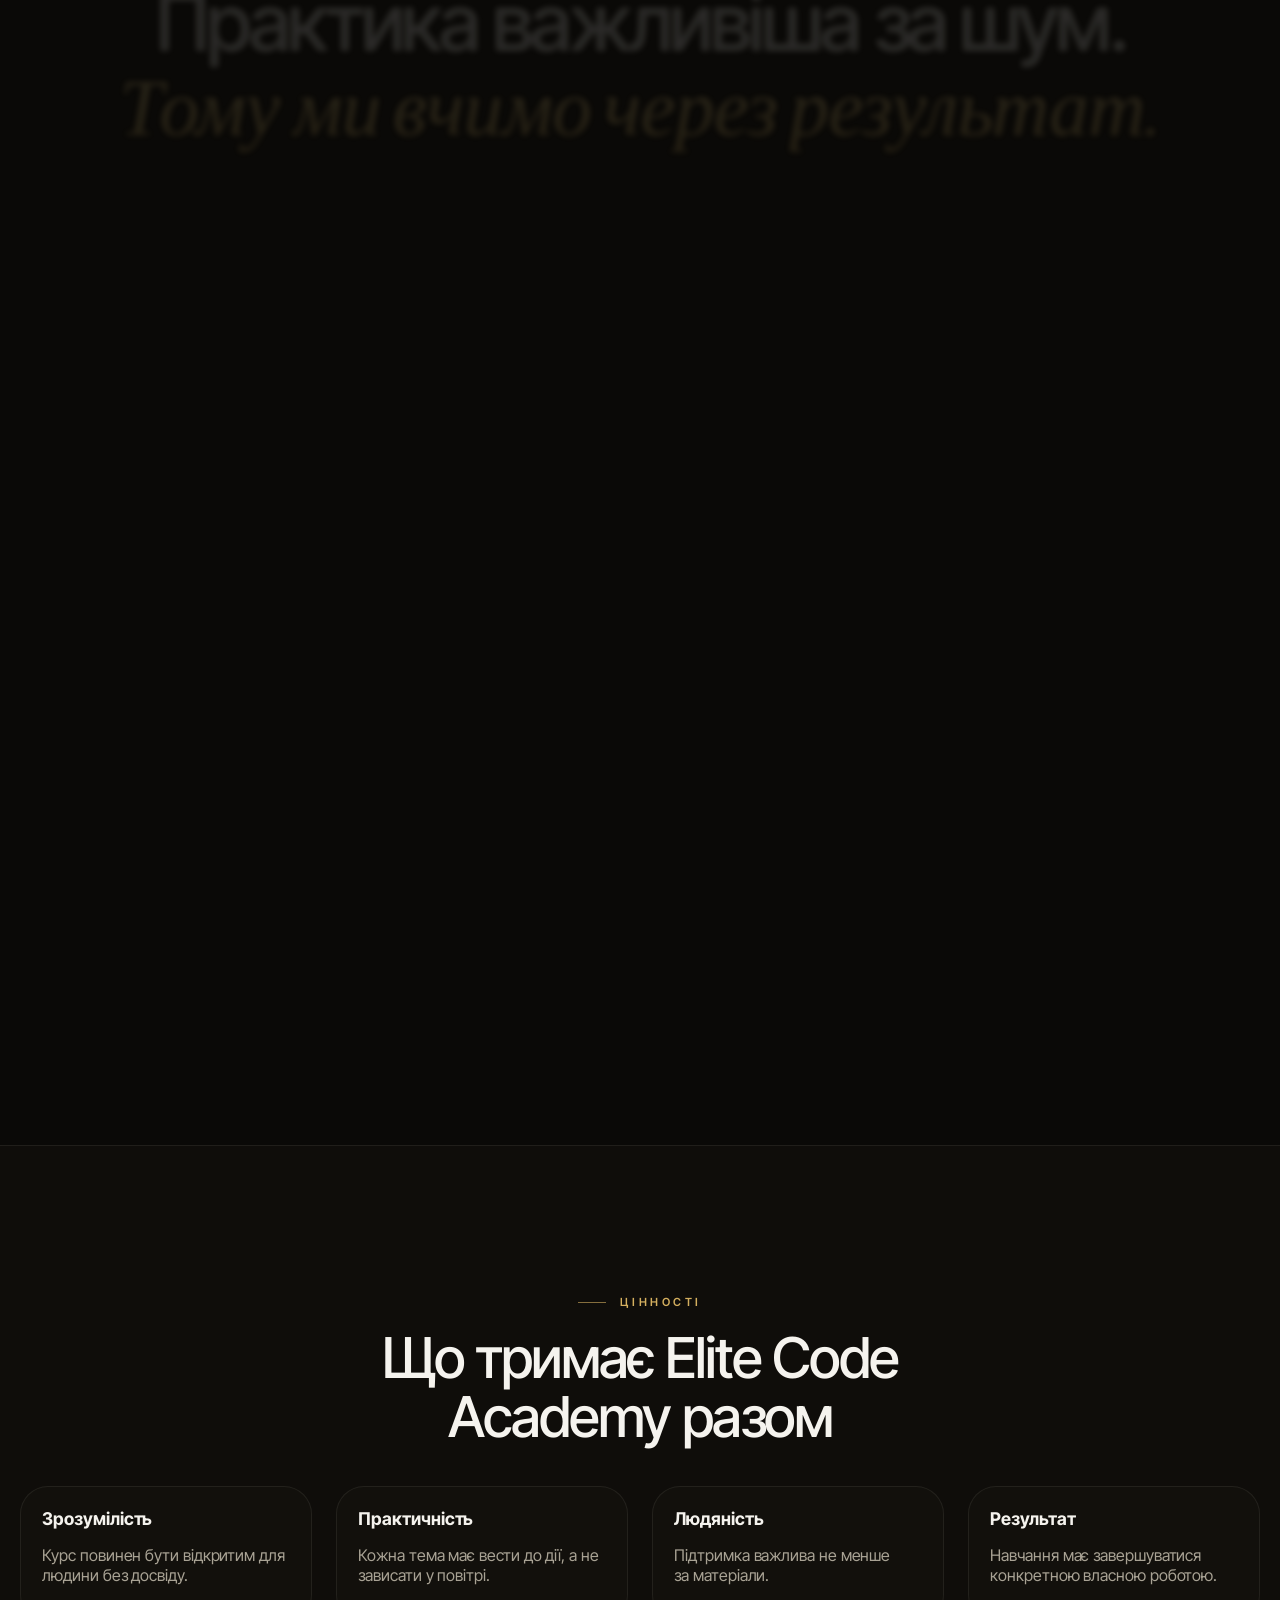
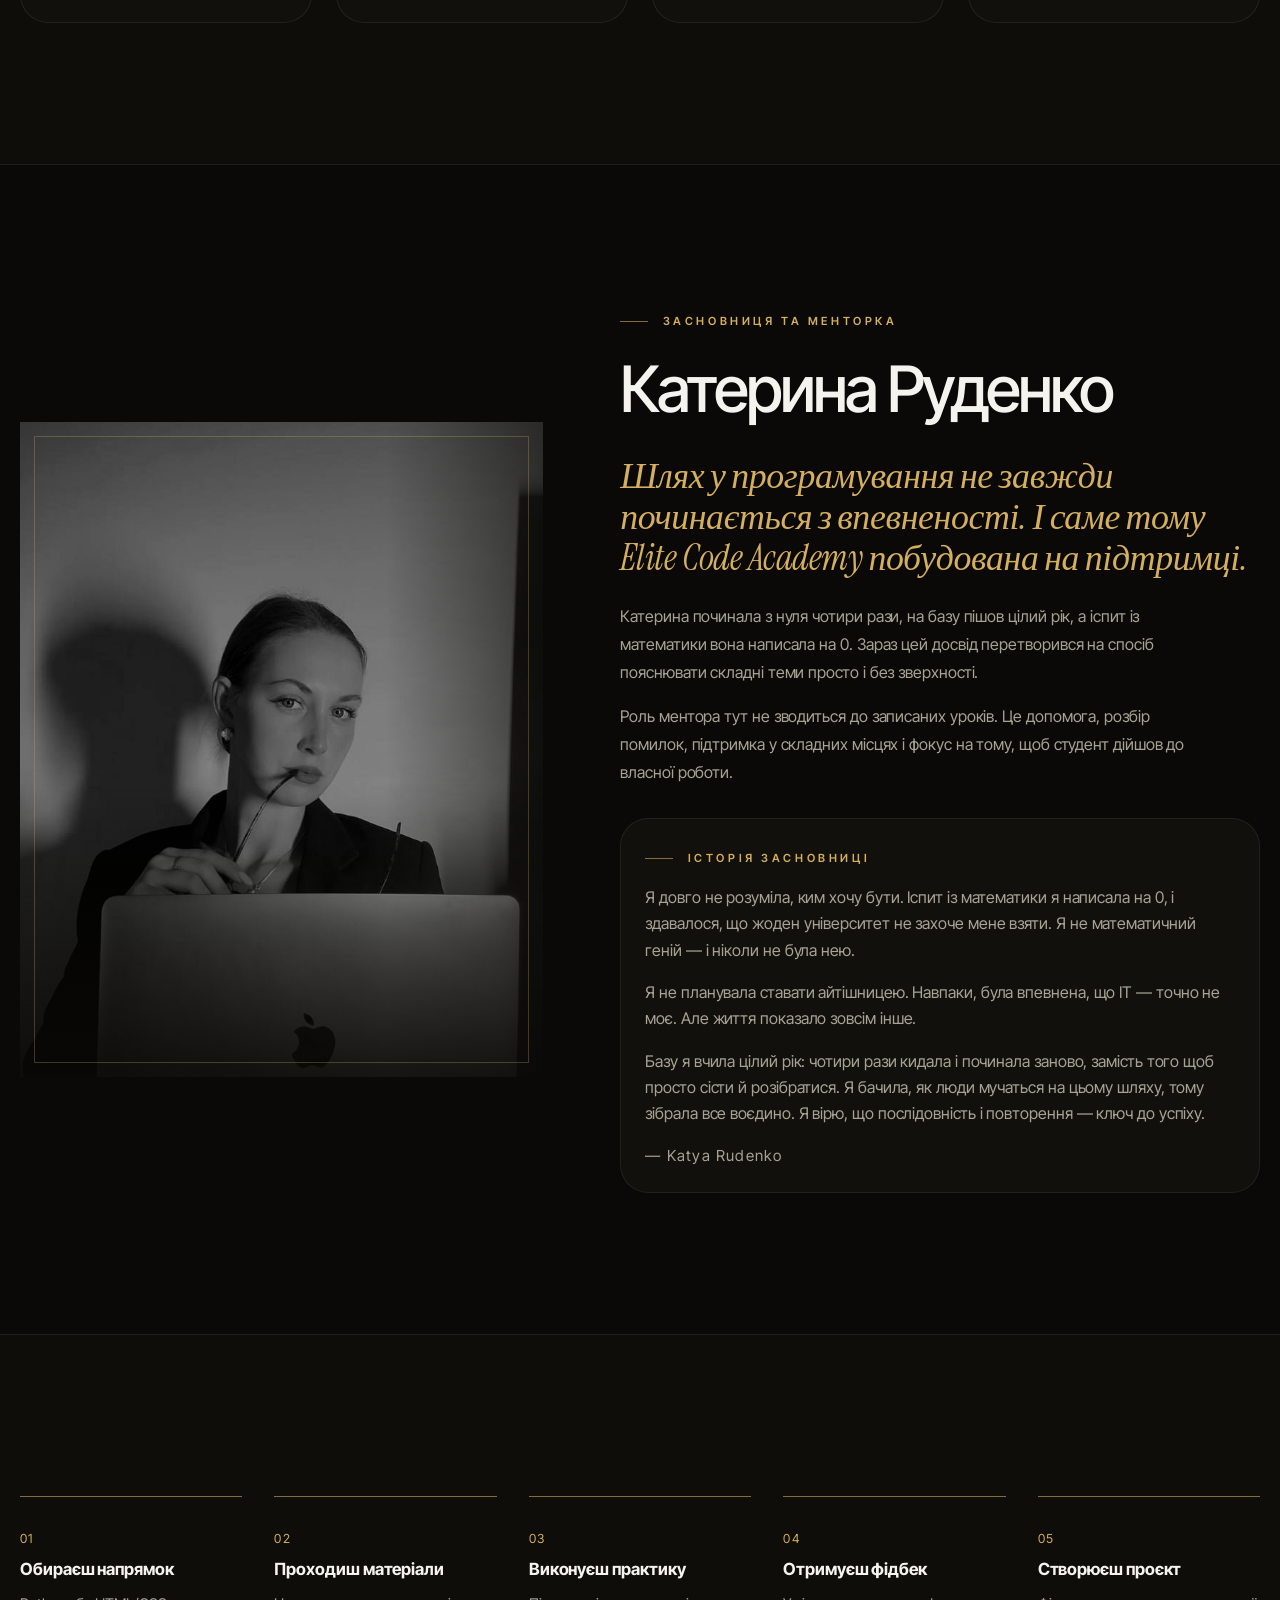
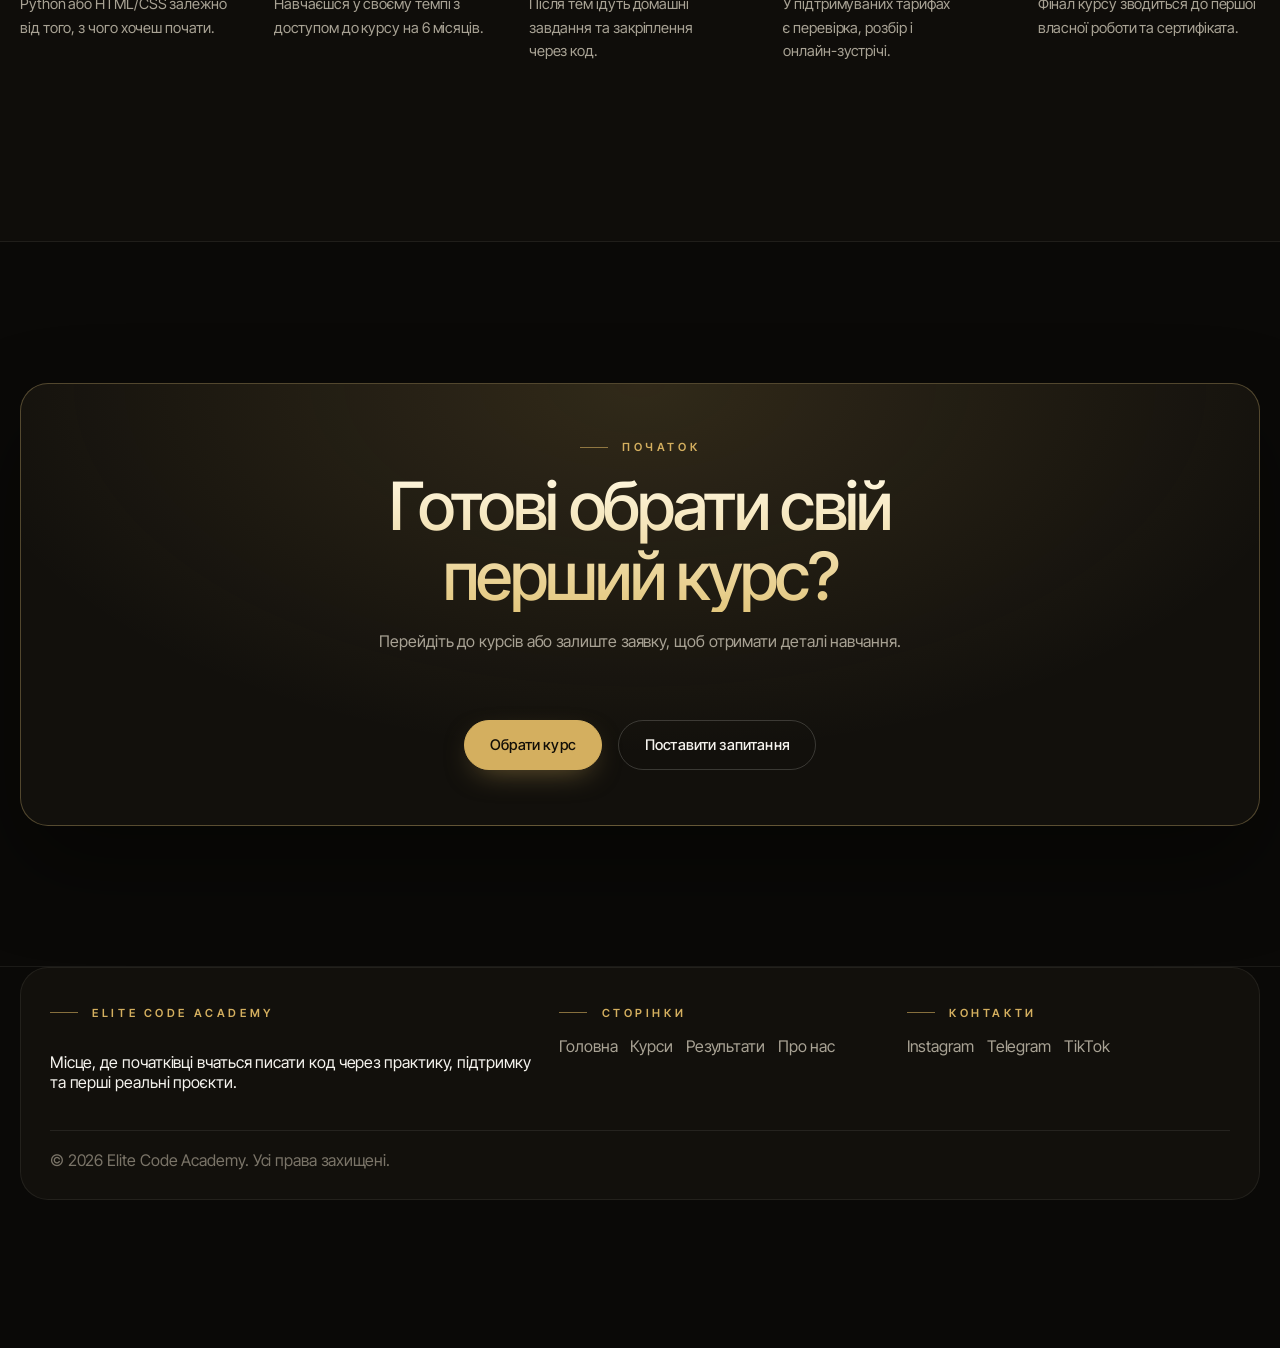
==== commit aae4873f: "Premium design: editorial type, glass nav, dual Python/HTML hero demo Adds premium.css on all public" ====
--- a/about.html
+++ b/about.html
@@ -16,6 +16,7 @@
     <link href="https://fonts.googleapis.com/css2?family=IBM+Plex+Mono:wght@400;500&family=Manrope:wght@400;500;600;700;800&display=swap" rel="stylesheet">
     <link rel="icon" href="logo-mark.png" type="image/png">
     <link rel="stylesheet" href="styles.css">
+    <link rel="stylesheet" href="premium.css">
     <script async src="https://www.googletagmanager.com/gtag/js?id=AW-17824431691"></script>
     <script>
         window.dataLayer = window.dataLayer || [];
--- a/styles.css
+++ b/styles.css
@@ -2496,3 +2496,29 @@
 
 .reassure-grid{grid-template-columns:repeat(auto-fit,minmax(230px,1fr))!important}
 .reassure-card--guarantee{border-color:rgba(212,175,95,.45)!important;background:linear-gradient(180deg,rgba(212,175,95,.12),rgba(255,255,255,.02))!important}
+
+/* ===== Buttons: matte, quiet, expensive ===== */
+.btn,.nav-actions .btn{border-radius:10px;font-weight:600;letter-spacing:.015em;min-height:48px;padding:.8rem 1.55rem;transition:background .25s,border-color .25s,color .25s,transform .25s,box-shadow .25s}
+.btn-primary,.nav-actions .btn{background:linear-gradient(180deg,#dcbc70 0%,#cba858 100%);color:#1a1307;border:1px solid #e8cf92;box-shadow:inset 0 1px 0 rgba(255,246,214,.35),0 1px 2px rgba(0,0,0,.5),0 10px 24px -14px rgba(212,175,95,.55)}
+.btn-primary:hover,.nav-actions .btn:hover{background:linear-gradient(180deg,#e6c97f 0%,#d5b363 100%);color:#1a1307;border-color:#f1dba2;transform:translateY(-1px);box-shadow:inset 0 1px 0 rgba(255,246,214,.45),0 1px 2px rgba(0,0,0,.5),0 16px 30px -14px rgba(212,175,95,.6)}
+.btn-primary:active,.nav-actions .btn:active{transform:translateY(0)}
+.btn-secondary{background:transparent;color:#efe6cf;border:1px solid rgba(227,199,126,.34);box-shadow:none}
+.btn-secondary:hover{background:rgba(212,175,95,.07);border-color:rgba(227,199,126,.75);color:#fff7e0;transform:translateY(-1px)}
+.nav-actions .btn{min-height:42px;padding:.55rem 1.15rem;font-size:.92rem}
+.motion-on .btn::after,.motion-on .button::after,.motion-on a.primary::after,.motion-on [class*="btn-primary"]::after{display:none}
+.hs-actions .btn{min-width:170px}
+
+.hs-title{background:none!important;-webkit-background-clip:border-box!important;background-clip:border-box!important;color:var(--text)!important;-webkit-text-fill-color:currentColor}
+.hs-title .hs-gold{background:var(--gold-grad);-webkit-background-clip:text;background-clip:text;color:transparent;-webkit-text-fill-color:transparent}
+
+/* Two paths: adults / parents */
+.audience .section-heading p { color: var(--muted); max-width: 46rem; }
+.paths-grid { display: grid; grid-template-columns: repeat(2, 1fr); gap: clamp(1.25rem, 3vw, 2rem); }
+.path-card { padding: clamp(1.5rem, 3vw, 2.25rem); border: 1px solid rgba(212,175,95,0.35); border-radius: 20px; display: flex; flex-direction: column; gap: 1rem; }
+.path-card h3 { margin: 0; font-size: clamp(1.3rem, 2.2vw, 1.6rem); letter-spacing: -0.02em; }
+.path-card .eyebrow { margin: 0; }
+.path-card ul { list-style: none; margin: 0; padding: 0; display: grid; gap: 0.85rem; }
+.path-card li { color: var(--muted); line-height: 1.6; font-size: 0.97rem; padding-top: 0.85rem; border-top: 1px solid var(--border); }
+.path-card li strong { color: var(--text, inherit); }
+.path-card .btn { align-self: flex-start; margin-top: auto; }
+@media (max-width: 760px) { .paths-grid { grid-template-columns: 1fr; } }
--- a/premium.css
+++ b/premium.css
@@ -0,0 +1,1265 @@
+/* =========================================================
+   Elite Code Academy — premium layer
+   Loaded after every other stylesheet. Same colours and
+   structure; quieter, more editorial, more expensive.
+   Remove this file (and its <link>) to return to the old look.
+   ========================================================= */
+
+@import url("https://fonts.googleapis.com/css2?family=Inter+Tight:wght@300;400;500;600;700&family=Instrument+Serif:ital@0;1&display=swap");
+
+:root {
+    --bg: #0a0907;
+    --bg-soft: #0f0d0a;
+    --bg-deep: #070605;
+    --surface: #12100c;
+    --surface-raised: #17140f;
+    --panel: #12100c;
+    --panel-strong: #17140f;
+    --border: rgba(245, 243, 238, 0.07);
+    --border-strong: rgba(245, 243, 238, 0.14);
+    --hairline-gold: rgba(212, 175, 95, 0.22);
+    --text: #f5f3ee;
+    --muted: #a8a294;
+    --soft: #7a7468;
+    --accent: #d4af5f;
+    --accent-cold: #e3c77e;
+    --accent-soft: rgba(212, 175, 95, 0.1);
+    --shadow: 0 40px 80px -30px rgba(0, 0, 0, 0.6);
+    --shadow-soft: 0 20px 40px -20px rgba(0, 0, 0, 0.5);
+    --radius: 28px;
+    --radius-sm: 16px;
+    --space-section: clamp(7rem, 11vw, 11rem);
+    --container: 1240px;
+    --font-main: "Inter Tight", "Manrope", sans-serif;
+    --font-serif: "Instrument Serif", Georgia, serif;
+    --ease: cubic-bezier(0.2, 0.7, 0.1, 1);
+    --transition: 420ms var(--ease);
+}
+
+/* ---------- Base ---------- */
+
+body {
+    font-family: var(--font-main);
+    font-weight: 400;
+    letter-spacing: -0.005em;
+    background:
+        radial-gradient(1200px 700px at 50% -10%, rgba(212, 175, 95, 0.09), transparent 60%),
+        var(--bg);
+    -webkit-font-smoothing: antialiased;
+    text-rendering: optimizeLegibility;
+}
+
+/* Replace the grid pattern with fine film grain + a soft vignette */
+body::before {
+    background-image: url("data:image/svg+xml,%3Csvg xmlns='http://www.w3.org/2000/svg' width='180' height='180'%3E%3Cfilter id='n'%3E%3CfeTurbulence type='fractalNoise' baseFrequency='.85' numOctaves='3' stitchTiles='stitch'/%3E%3CfeColorMatrix values='0 0 0 0 1 0 0 0 0 1 0 0 0 0 1 0 0 0 .55 0'/%3E%3C/filter%3E%3Crect width='100%25' height='100%25' filter='url(%23n)'/%3E%3C/svg%3E");
+    background-size: 180px 180px;
+    mask-image: none;
+    -webkit-mask-image: none;
+    opacity: 0.045;
+    z-index: 0;
+}
+
+body::after {
+    content: "";
+    position: fixed;
+    inset: 0;
+    pointer-events: none;
+    background: radial-gradient(130% 90% at 50% 40%, transparent 55%, rgba(0, 0, 0, 0.55) 100%);
+    z-index: 0;
+}
+
+.site-shell { position: relative; z-index: 1; }
+
+::selection { background: rgba(212, 175, 95, 0.28); color: #fff; }
+
+/* ---------- Typography ---------- */
+
+h1, h2, h3, h4 {
+    font-family: var(--font-main);
+    font-weight: 500;
+    letter-spacing: -0.035em;
+    text-wrap: balance;
+}
+
+h1 {
+    font-size: clamp(2.8rem, 6.2vw, 5.6rem) !important;
+    line-height: 0.98 !important;
+    letter-spacing: -0.045em !important;
+    font-weight: 500 !important;
+}
+
+h2 {
+    font-size: clamp(2rem, 4vw, 3.4rem);
+    line-height: 1.02;
+    letter-spacing: -0.04em;
+}
+
+h3 { letter-spacing: -0.02em; font-weight: 500; }
+
+/* The signature: emphasised words become champagne serif italics */
+h1 em, h2 em, h3 em, .st-text em,
+.statement em, .hero h1 span.accent, .gold-text {
+    font-family: var(--font-serif);
+    font-style: italic;
+    font-weight: 400;
+    letter-spacing: -0.01em;
+    color: var(--accent);
+    background: none;
+    -webkit-text-fill-color: currentColor;
+}
+
+p { text-wrap: pretty; }
+
+.eyebrow,
+.module-index,
+.lesson-number {
+    font-family: var(--font-main) !important;
+    font-weight: 500;
+    font-size: 0.7rem !important;
+    letter-spacing: 0.32em !important;
+    text-transform: uppercase;
+}
+
+.eyebrow {
+    color: var(--accent) !important;
+    display: inline-flex;
+    align-items: center;
+    gap: 0.9rem;
+}
+
+.eyebrow::before {
+    content: "";
+    width: 28px;
+    height: 1px;
+    background: currentColor;
+    opacity: 0.6;
+}
+
+/* ---------- Navigation: floating glass pill ---------- */
+
+.site-nav { top: 1rem; }
+
+.site-nav-shell {
+    width: min(calc(100% - 1.5rem), 1180px) !important;
+    border-radius: 999px !important;
+    padding: 0.5rem 0.5rem 0.5rem 1.4rem !important;
+    background: rgba(14, 12, 9, 0.55) !important;
+    border: 1px solid rgba(245, 243, 238, 0.08) !important;
+    box-shadow: 0 20px 50px -20px rgba(0, 0, 0, 0.7), inset 0 1px 0 rgba(255, 255, 255, 0.04) !important;
+    -webkit-backdrop-filter: blur(22px) saturate(140%);
+    backdrop-filter: blur(22px) saturate(140%);
+}
+
+.nav-link {
+    font-size: 0.86rem;
+    font-weight: 400;
+    letter-spacing: 0.01em;
+    color: var(--muted);
+    transition: color var(--transition);
+}
+
+.nav-link:hover, .nav-link.is-active { color: var(--text); }
+
+.nav-link.is-active::after,
+.nav-link.is-active::before { background: var(--accent) !important; height: 1px !important; }
+
+/* ---------- Buttons: flat champagne pill + hairline ghost ---------- */
+
+.btn,
+.resume-btn,
+.nav-actions .btn {
+    border-radius: 999px !important;
+    font-family: var(--font-main);
+    font-weight: 500 !important;
+    font-size: 0.92rem !important;
+    letter-spacing: 0.01em;
+    padding: 0.95rem 1.6rem !important;
+    min-height: 0 !important;
+    transition: transform var(--transition), background var(--transition), color var(--transition), border-color var(--transition), box-shadow var(--transition);
+}
+
+.btn-primary,
+.resume-btn,
+.nav-actions .btn {
+    background: var(--accent) !important;
+    border: 1px solid var(--accent) !important;
+    color: #120e07 !important;
+    box-shadow: 0 10px 30px -12px rgba(212, 175, 95, 0.55) !important;
+}
+
+.nav-actions .btn { padding: 0.75rem 1.3rem !important; }
+
+.btn-primary:hover,
+.resume-btn:hover,
+.nav-actions .btn:hover {
+    background: #e3c77e !important;
+    transform: translateY(-1px);
+    box-shadow: 0 16px 40px -14px rgba(212, 175, 95, 0.7) !important;
+}
+
+.btn-secondary {
+    background: transparent !important;
+    border: 1px solid rgba(245, 243, 238, 0.18) !important;
+    color: var(--text) !important;
+    box-shadow: none !important;
+}
+
+.btn-secondary:hover {
+    border-color: var(--accent) !important;
+    color: var(--accent) !important;
+}
+
+/* ---------- Surfaces: hairlines instead of heavy gold frames ---------- */
+
+.module-card,
+.resume-card,
+.audience-card,
+.path-card,
+.bento-tile,
+.pricing-card,
+.course-card,
+.lesson-article,
+.lesson-sidebar,
+.application-modal__panel,
+.video-modal__panel,
+[class*="library-card"],
+[class*="learning-course-card"] {
+    border: 1px solid var(--border) !important;
+    background:
+        linear-gradient(180deg, rgba(255, 255, 255, 0.025), rgba(255, 255, 255, 0) 40%),
+        var(--surface) !important;
+    box-shadow: var(--shadow-soft), inset 0 1px 0 rgba(255, 255, 255, 0.035) !important;
+    border-radius: var(--radius) !important;
+}
+
+.resume-card {
+    background:
+        radial-gradient(90% 120% at 100% 0%, rgba(212, 175, 95, 0.12), transparent 55%),
+        linear-gradient(180deg, rgba(255, 255, 255, 0.03), transparent 40%),
+        var(--surface) !important;
+    border-color: var(--hairline-gold) !important;
+    padding: clamp(2rem, 4vw, 3.25rem) !important;
+}
+
+.module-card {
+    transition: border-color var(--transition), transform var(--transition);
+}
+
+.module-card:hover { border-color: var(--hairline-gold) !important; }
+
+/* Module numbers as large serif numerals */
+.module-card .module-index {
+    font-family: var(--font-serif) !important;
+    font-style: italic;
+    font-size: 2.1rem !important;
+    letter-spacing: 0 !important;
+    text-transform: none;
+    color: var(--accent) !important;
+    opacity: 0.85;
+    line-height: 1;
+}
+
+.module-title { font-weight: 500; letter-spacing: -0.02em; }
+
+.lesson-row {
+    border-top: 1px solid var(--border);
+    padding-top: 1rem !important;
+    padding-bottom: 1rem !important;
+    transition: color var(--transition), padding var(--transition);
+}
+
+.lesson-row:hover { color: var(--accent); }
+
+.lesson-number { color: var(--soft) !important; }
+
+/* Progress bars: thin champagne line */
+.progress-track {
+    height: 2px !important;
+    background: rgba(245, 243, 238, 0.08) !important;
+    border-radius: 2px !important;
+    overflow: hidden;
+}
+
+.progress-track > *,
+.progress-track span,
+.progress-track i {
+    background: linear-gradient(90deg, #b8964e, var(--accent), #efd592) !important;
+    border-radius: 2px !important;
+}
+
+/* Small meta chips */
+.learning-stats li,
+.resume-facts li,
+.module-status,
+.hs-price,
+[class*="chip"],
+[class*="pill"] {
+    border-radius: 999px !important;
+    border: 1px solid var(--border-strong) !important;
+    background: rgba(255, 255, 255, 0.02) !important;
+    font-family: var(--font-main) !important;
+    letter-spacing: 0.02em;
+}
+
+/* ---------- Lessons ---------- */
+
+.lesson-article {
+    padding: clamp(1.75rem, 4.5vw, 4rem) !important;
+}
+
+.lesson-article > *:not(.lesson-code):not(pre):not(table) { max-width: 70ch; }
+
+.lesson-article h1 {
+    font-size: clamp(2.4rem, 5vw, 4.2rem) !important;
+    max-width: 16ch;
+}
+
+.lesson-article h2 {
+    font-size: clamp(1.6rem, 2.6vw, 2.2rem);
+    margin-top: 3.2rem;
+    padding-top: 2.2rem;
+    border-top: 1px solid var(--border);
+}
+
+.lesson-article p,
+.lesson-article li {
+    font-size: 1.05rem;
+    line-height: 1.8;
+    color: #d9d5cb;
+}
+
+.lesson-article strong, .lesson-article b { color: var(--text); font-weight: 600; }
+
+.lesson-article blockquote,
+.lesson-article [class*="callout"],
+.lesson-article [class*="why"],
+.lesson-article aside {
+    border-radius: var(--radius-sm) !important;
+    border: 1px solid var(--hairline-gold) !important;
+    background: linear-gradient(135deg, rgba(212, 175, 95, 0.08), rgba(212, 175, 95, 0.015)) !important;
+}
+
+.lesson-code,
+.lesson-article pre {
+    border-radius: var(--radius-sm) !important;
+    border: 1px solid var(--border) !important;
+    background: #070605 !important;
+}
+
+.copy-code {
+    border-radius: 999px !important;
+    font-family: var(--font-main) !important;
+    font-size: 0.72rem !important;
+    letter-spacing: 0.06em;
+}
+
+.lesson-sidebar { padding: 1.6rem !important; }
+
+.lesson-sidebar .is-current,
+.lesson-sidebar [aria-current] {
+    color: var(--accent) !important;
+}
+
+.lesson-breadcrumb {
+    font-family: var(--font-main);
+    font-size: 0.78rem;
+    letter-spacing: 0.04em;
+    color: var(--soft);
+}
+
+/* ---------- Footer ---------- */
+
+.footer {
+    border-top: 1px solid var(--border) !important;
+    background: transparent !important;
+}
+
+.footer-link { color: var(--muted); transition: color var(--transition); }
+.footer-link:hover { color: var(--accent); }
+
+/* ---------- Forms ---------- */
+
+.field,
+input, textarea, select {
+    border-radius: var(--radius-sm) !important;
+    border: 1px solid var(--border-strong) !important;
+    background: rgba(255, 255, 255, 0.02) !important;
+}
+
+.field:focus, input:focus, textarea:focus, select:focus {
+    outline: none;
+    border-color: var(--accent) !important;
+    box-shadow: 0 0 0 4px rgba(212, 175, 95, 0.12) !important;
+}
+
+/* ---------- Motion: slower, softer reveals ---------- */
+
+.reveal { transition-duration: 900ms !important; transition-timing-function: var(--ease) !important; }
+
+@media (prefers-reduced-motion: reduce) {
+    *, *::before, *::after { transition-duration: 0.01ms !important; animation-duration: 0.01ms !important; }
+}
+
+/* ---------- Mobile ---------- */
+
+@media (max-width: 640px) {
+    h1 { font-size: clamp(2.3rem, 11vw, 3.2rem) !important; }
+    .site-nav-shell { padding-left: 1rem !important; }
+    .lesson-article p, .lesson-article li { font-size: 1rem; }
+    .module-card .module-index { font-size: 1.7rem !important; }
+}
+
+/* ---------- Monospace only for real code ---------- */
+
+:root {
+    --font-mono: "Inter Tight", "Manrope", sans-serif;
+    --font-code: "IBM Plex Mono", ui-monospace, monospace;
+}
+
+pre, code, kbd, samp, textarea,
+.hs-code, .hero-terminal__body, .cp-visual pre, .lesson-code pre,
+.editor, [class*="editor"] textarea, .cm-editor, .CodeMirror,
+.expected-result code, .lesson-editor textarea {
+    font-family: var(--font-code) !important;
+}
+
+.learning-stats span,
+.module-progress em,
+.lesson-row small,
+.curriculum-count {
+    font-variant-numeric: tabular-nums;
+    letter-spacing: 0.02em;
+}
+
+.module-status:empty { display: none !important; }
+
+.learning-back {
+    font-size: 0.8rem;
+    letter-spacing: 0.06em;
+    color: var(--muted);
+    transition: color var(--transition);
+}
+.learning-back:hover { color: var(--accent); }
+
+.learning-course-head h1,
+.learning-heading h1 { margin-top: 0.6rem; }
+
+.lesson-number,
+.lesson-row .lesson-number { letter-spacing: 0.08em !important; }
+
+.eyebrow { text-transform: uppercase !important; }
+
+.resume-facts > *, .resume-facts li { border-radius: 18px !important; }
+
+/* =========================================================
+   Pass 2 — composition
+   ========================================================= */
+
+/* Faster, cleaner reveals */
+.reveal { transition-duration: 550ms !important; }
+
+/* ---------- Course programme: stages + editorial rows ---------- */
+
+.modules-heading {
+    font-size: clamp(2rem, 4vw, 3.2rem) !important;
+    margin: clamp(4rem, 8vw, 6.5rem) 0 1rem !important;
+}
+
+.module-stack { display: block !important; }
+
+.stage-head {
+    display: grid;
+    grid-template-columns: auto 1fr;
+    align-items: end;
+    gap: clamp(1.25rem, 3vw, 2.5rem);
+    margin: clamp(3.5rem, 7vw, 5.5rem) 0 1.25rem;
+    padding-bottom: 1.4rem;
+    border-bottom: 1px solid var(--hairline-gold);
+}
+
+.stage-head:first-child { margin-top: 1.5rem; }
+
+.stage-num {
+    font-family: var(--font-serif);
+    font-style: italic;
+    font-size: clamp(4.5rem, 10vw, 8rem);
+    line-height: 0.8;
+    color: var(--accent);
+    opacity: 0.9;
+}
+
+.stage-head h3 {
+    margin: 0.5rem 0 0.35rem;
+    font-size: clamp(1.5rem, 2.8vw, 2.2rem);
+    letter-spacing: -0.035em;
+}
+
+.stage-head p:not(.eyebrow) { margin: 0; color: var(--muted); font-size: 0.95rem; }
+.stage-head .eyebrow { margin: 0; }
+
+/* Modules become quiet rows instead of 29 boxes */
+.module-stack > .module-card {
+    background: transparent !important;
+    border: 0 !important;
+    border-bottom: 1px solid var(--border) !important;
+    border-radius: 0 !important;
+    box-shadow: none !important;
+    margin: 0 !important;
+}
+
+.module-stack > .module-card > summary {
+    padding: 1.5rem 0.25rem !important;
+    transition: padding var(--transition), background var(--transition);
+}
+
+.module-stack > .module-card:hover > summary { padding-left: 0.9rem !important; }
+.module-stack > .module-card:hover .module-title strong { color: var(--accent); }
+
+.module-stack > .module-card[open],
+.module-stack > .module-card.is-current {
+    background: linear-gradient(90deg, rgba(212, 175, 95, 0.07), transparent 70%) !important;
+    border-bottom-color: var(--hairline-gold) !important;
+}
+
+.module-title strong {
+    font-size: clamp(1.05rem, 1.6vw, 1.25rem);
+    font-weight: 500;
+    transition: color var(--transition);
+}
+
+.module-title small { color: var(--soft) !important; font-size: 0.88rem; }
+
+.module-stack .lesson-list { padding: 0 0.25rem 1.25rem clamp(3rem, 6vw, 4.6rem); }
+
+.module-status:not(:empty) {
+    border: 1px solid var(--hairline-gold) !important;
+    color: var(--accent) !important;
+    font-size: 0.68rem !important;
+    letter-spacing: 0.14em !important;
+    text-transform: uppercase;
+    padding: 0.35rem 0.75rem !important;
+}
+
+/* ---------- Designed course cover ---------- */
+
+.learning-course-cover.lcc {
+    display: flex !important;
+    flex-direction: column;
+    justify-content: space-between;
+    gap: 2rem;
+    padding: clamp(1.75rem, 3.5vw, 2.75rem) !important;
+    min-height: 380px;
+    border-radius: calc(var(--radius) - 6px) !important;
+    background:
+        radial-gradient(80% 70% at 85% 10%, rgba(212, 175, 95, 0.22), transparent 60%),
+        radial-gradient(60% 60% at 0% 100%, rgba(212, 175, 95, 0.08), transparent 60%),
+        linear-gradient(160deg, #1a160f, #0b0a08 70%) !important;
+    border: 1px solid var(--hairline-gold) !important;
+    overflow: hidden;
+    position: relative;
+}
+
+.learning-course-cover.lcc::before { display: none !important; }
+
+.lcc-top {
+    display: flex;
+    justify-content: space-between;
+    font-size: 0.68rem;
+    letter-spacing: 0.28em;
+    text-transform: uppercase;
+    color: var(--muted);
+}
+
+.lcc-title { display: flex; flex-direction: column; line-height: 0.9; }
+.lcc-title em {
+    font-family: var(--font-serif);
+    font-style: italic;
+    font-size: clamp(4rem, 8vw, 6.5rem);
+    color: var(--accent);
+    letter-spacing: -0.02em;
+}
+.lcc-title strong {
+    font-family: var(--font-main) !important;
+    font-weight: 500 !important;
+    font-size: clamp(1.6rem, 3vw, 2.4rem) !important;
+    letter-spacing: -0.03em;
+    color: var(--text);
+    margin-top: 0.4rem;
+}
+
+.lcc-code {
+    margin: 0;
+    padding: 1rem 1.2rem;
+    border-radius: 14px;
+    border: 1px solid var(--border);
+    background: rgba(0, 0, 0, 0.45);
+    color: #f6df9f;
+    font-size: 0.85rem;
+    line-height: 1.7;
+    white-space: pre;
+}
+.lcc-code span { color: var(--soft); }
+
+.lcc-meta { display: flex; flex-wrap: wrap; gap: 0.5rem; }
+.lcc-meta span {
+    padding: 0.4rem 0.85rem;
+    border-radius: 999px;
+    border: 1px solid var(--border-strong);
+    font-size: 0.78rem;
+    color: var(--muted);
+}
+
+/* ---------- Home: cinematic hero accents ---------- */
+
+.hs-title {
+    font-weight: 500 !important;
+    letter-spacing: -0.045em !important;
+}
+
+.hs-gold, .hs-line em {
+    font-family: var(--font-serif) !important;
+    font-style: italic !important;
+    font-weight: 400 !important;
+    color: var(--accent) !important;
+    background: none !important;
+    -webkit-text-fill-color: currentColor !important;
+    letter-spacing: -0.01em;
+}
+
+.hs-line {
+    font-weight: 500 !important;
+    letter-spacing: -0.05em !important;
+}
+
+.hs-eyebrow {
+    font-family: var(--font-main) !important;
+    font-size: 0.72rem !important;
+    letter-spacing: 0.32em !important;
+    text-transform: uppercase;
+    color: var(--accent) !important;
+}
+
+.hs-window, .hero-terminal {
+    border-radius: 22px !important;
+    border: 1px solid var(--border-strong) !important;
+    box-shadow: 0 60px 120px -40px rgba(0, 0, 0, 0.9), 0 0 0 1px rgba(212, 175, 95, 0.06) !important;
+}
+
+.hero-stats strong, .hero-stat strong {
+    font-family: var(--font-serif) !important;
+    font-style: italic;
+    font-weight: 400 !important;
+    font-size: clamp(2.6rem, 5vw, 4rem) !important;
+    letter-spacing: -0.01em;
+}
+
+.st-text {
+    font-weight: 500 !important;
+    letter-spacing: -0.045em !important;
+}
+
+/* Big numbers on cards (24/7, 6, 14, 1:1) */
+.guarantee-card strong, .fear-card strong, [class*="promise"] strong:first-child {
+    font-family: var(--font-serif) !important;
+    font-style: italic;
+    font-weight: 400 !important;
+}
+
+/* Testimonials */
+.review-card, .testimonial-card, [class*="review"] article {
+    border-radius: var(--radius) !important;
+}
+
+/* ---------- Mobile nav: compact ---------- */
+
+@media (max-width: 800px) {
+    .site-nav { top: 0.6rem; }
+    .site-nav-shell { padding: 0.35rem 0.35rem 0.35rem 1rem !important; }
+    .brand img, .brand svg { width: 26px !important; height: auto; }
+    .brand-copy strong, .brand-copy b { font-size: 0.85rem !important; }
+    .brand-copy span, .brand-copy small { font-size: 0.6rem !important; }
+    .nav-toggle { width: 40px !important; height: 40px !important; }
+    .stage-head { grid-template-columns: 1fr; gap: 0.5rem; }
+    .stage-num { font-size: 4rem; }
+    .module-stack .lesson-list { padding-left: 0.25rem; }
+    .learning-course-cover.lcc { min-height: 320px; }
+}
+
+.learning-course-cover.lcc { align-items: stretch !important; }
+.lcc-top { width: 100%; gap: 1rem; }
+.lcc-top span { font-family: var(--font-main) !important; }
+
+/* Keep reveal fades working on elements that also have hover transitions */
+.reveal {
+    transition: opacity 550ms var(--ease), transform 550ms var(--ease), color var(--transition), border-color var(--transition), padding var(--transition) !important;
+}
+
+/* =========================================================
+   Pass 3 — founder, certificate, lesson header & finish
+   ========================================================= */
+
+/* ---------- Founder: editorial portrait ---------- */
+
+.founder-preview {
+    display: grid !important;
+    grid-template-columns: minmax(0, 0.9fr) minmax(0, 1.1fr) !important;
+    gap: clamp(2rem, 6vw, 5.5rem) !important;
+    align-items: center !important;
+}
+
+.founder-photo-frame {
+    position: relative;
+    padding: 0 !important;
+    border: 0 !important;
+    background: none !important;
+    box-shadow: none !important;
+    border-radius: 0 !important;
+    overflow: hidden;
+    aspect-ratio: 4 / 5;
+}
+
+.founder-photo-frame img {
+    width: 100%;
+    height: 100%;
+    object-fit: cover;
+    border-radius: 0 !important;
+    filter: grayscale(1) contrast(1.08) brightness(0.92);
+    transition: filter 900ms var(--ease), transform 1400ms var(--ease);
+}
+
+.founder-preview:hover .founder-photo-frame img {
+    filter: grayscale(0.15) contrast(1.05) brightness(0.95);
+    transform: scale(1.02);
+}
+
+.founder-photo-frame::after {
+    content: "";
+    position: absolute;
+    inset: 0;
+    background:
+        linear-gradient(180deg, transparent 55%, rgba(10, 9, 7, 0.85) 100%),
+        linear-gradient(90deg, transparent 70%, rgba(10, 9, 7, 0.55) 100%);
+    pointer-events: none;
+}
+
+.founder-photo-frame::before {
+    content: "";
+    position: absolute;
+    inset: 14px;
+    border: 1px solid rgba(212, 175, 95, 0.28);
+    z-index: 1;
+    pointer-events: none;
+}
+
+.founder-copy h2 {
+    font-size: clamp(2.6rem, 5vw, 4.4rem) !important;
+    line-height: 0.95;
+    margin: 0.8rem 0 1.4rem !important;
+}
+
+.founder-copy .lead {
+    font-family: var(--font-serif) !important;
+    font-style: italic;
+    font-weight: 400 !important;
+    font-size: clamp(1.6rem, 2.8vw, 2.3rem) !important;
+    line-height: 1.15 !important;
+    letter-spacing: -0.01em;
+    color: var(--accent) !important;
+    margin-bottom: 1.4rem;
+}
+
+.founder-copy > p:not(.eyebrow):not(.lead) { color: var(--muted); line-height: 1.75; }
+
+.founder-facts {
+    display: grid !important;
+    grid-template-columns: repeat(3, 1fr);
+    gap: 0 !important;
+    margin: 2.2rem 0 !important;
+    padding: 0 !important;
+    border-top: 1px solid var(--border);
+    border-bottom: 1px solid var(--border);
+}
+
+.founder-facts li {
+    list-style: none;
+    padding: 1.4rem 1rem 1.4rem 0;
+    border: 0 !important;
+    background: none !important;
+}
+
+.founder-facts li + li { padding-left: 1.4rem; border-left: 1px solid var(--border) !important; }
+
+.founder-facts b {
+    display: block;
+    font-family: var(--font-serif) !important;
+    font-style: italic;
+    font-weight: 400 !important;
+    font-size: clamp(3.2rem, 6vw, 4.8rem) !important;
+    line-height: 0.9;
+    color: var(--accent) !important;
+}
+
+.founder-facts span { display: block; margin-top: 0.6rem; color: var(--muted); font-size: 0.85rem; line-height: 1.4; }
+
+.founder-quote {
+    position: relative;
+    margin: 0 0 1.6rem !important;
+    padding: 0 0 0 3.2rem !important;
+    border: 0 !important;
+    background: none !important;
+}
+
+.founder-quote::before {
+    content: "“";
+    position: absolute;
+    left: 0;
+    top: -0.6rem;
+    font-family: var(--font-serif);
+    font-size: 4.5rem;
+    line-height: 1;
+    color: var(--accent);
+}
+
+.founder-quote p {
+    font-size: clamp(1.2rem, 2vw, 1.55rem) !important;
+    font-weight: 400 !important;
+    line-height: 1.4 !important;
+    letter-spacing: -0.015em;
+    color: var(--text) !important;
+}
+
+.founder-quote cite {
+    display: block;
+    margin-top: 0.9rem;
+    font-style: normal;
+    font-size: 0.7rem;
+    letter-spacing: 0.3em;
+    text-transform: uppercase;
+    color: var(--accent);
+}
+
+.founder-belief { font-size: 0.95rem; color: var(--soft) !important; }
+
+/* ---------- Certificate on the course page ---------- */
+
+.course-certificate {
+    display: grid;
+    grid-template-columns: minmax(0, 1fr) minmax(0, 1fr);
+    gap: clamp(2rem, 5vw, 4.5rem);
+    align-items: center;
+    margin-top: clamp(4.5rem, 9vw, 7rem);
+    padding: clamp(2rem, 4.5vw, 3.5rem);
+    border-radius: var(--radius);
+    border: 1px solid var(--hairline-gold);
+    background:
+        radial-gradient(70% 90% at 100% 50%, rgba(212, 175, 95, 0.14), transparent 60%),
+        linear-gradient(180deg, rgba(255, 255, 255, 0.025), transparent 40%),
+        var(--surface);
+}
+
+.course-certificate h2 { margin: 0.8rem 0 1rem; }
+.course-certificate h2 em { display: block; }
+.course-certificate p:not(.eyebrow) { color: var(--muted); line-height: 1.7; max-width: 46ch; }
+
+.course-certificate__progress {
+    display: flex;
+    align-items: center;
+    gap: 1rem;
+    margin-top: 1.6rem;
+    max-width: 360px;
+}
+
+.course-certificate__progress span {
+    font-family: var(--font-serif);
+    font-style: italic;
+    font-size: 2rem;
+    color: var(--accent);
+    min-width: 3.2ch;
+}
+
+.course-certificate__progress .progress-track { flex: 1; display: block; }
+
+.course-certificate__image {
+    margin: 0;
+    transform: rotate(-2.5deg);
+    transition: transform 900ms var(--ease);
+}
+
+.course-certificate:hover .course-certificate__image { transform: rotate(0deg) scale(1.02); }
+
+.course-certificate__image img {
+    width: 100%;
+    border-radius: 10px;
+    box-shadow: 0 50px 90px -30px rgba(0, 0, 0, 0.85), 0 0 0 1px rgba(212, 175, 95, 0.25);
+}
+
+/* ---------- Lesson finish card ---------- */
+
+.lesson-finish {
+    margin-top: clamp(3rem, 6vw, 4.5rem);
+    padding: clamp(1.75rem, 4vw, 2.75rem);
+    border-radius: var(--radius-sm);
+    border: 1px solid var(--hairline-gold);
+    background:
+        radial-gradient(80% 120% at 100% 0%, rgba(212, 175, 95, 0.13), transparent 60%),
+        rgba(255, 255, 255, 0.015);
+    max-width: none !important;
+}
+
+.lesson-finish__head h3 {
+    margin: 0.7rem 0 0.4rem;
+    font-size: clamp(1.6rem, 3vw, 2.3rem);
+    letter-spacing: -0.035em;
+}
+
+.lesson-finish__meta { margin: 0; color: var(--muted); font-size: 0.92rem; }
+
+.lesson-finish__actions {
+    display: flex;
+    flex-wrap: wrap;
+    align-items: center;
+    justify-content: space-between;
+    gap: 1rem;
+    margin-top: 1.8rem;
+    padding-top: 1.5rem;
+    border-top: 1px solid var(--border);
+}
+
+.lesson-finish .lesson-pagination { display: flex; gap: 0.6rem; flex-wrap: wrap; margin: 0 !important; padding: 0 !important; border: 0 !important; }
+
+.lesson-finish .lesson-done-toggle {
+    margin: 0 !important;
+    border-radius: 999px !important;
+    padding: 0.85rem 1.4rem !important;
+    border: 1px solid var(--border-strong) !important;
+    background: transparent !important;
+    color: var(--text) !important;
+    font-family: var(--font-main);
+    font-size: 0.9rem;
+    transition: border-color var(--transition), color var(--transition);
+}
+
+.lesson-finish .lesson-done-toggle:hover { border-color: var(--accent) !important; color: var(--accent) !important; }
+
+@media (max-width: 860px) {
+    .founder-preview { grid-template-columns: 1fr !important; }
+    .founder-photo-frame { max-width: 440px; }
+    .course-certificate { grid-template-columns: 1fr; }
+    .course-certificate__image { transform: none; }
+}
+
+@media (max-width: 520px) {
+    .founder-facts li { padding-right: 0.5rem; }
+    .founder-facts li + li { padding-left: 0.8rem; }
+    .lesson-finish__actions { flex-direction: column; align-items: stretch; }
+    .lesson-finish .lesson-pagination { flex-direction: column; }
+    .lesson-finish .lesson-pagination .btn, .lesson-finish .lesson-done-toggle { width: 100%; justify-content: center; text-align: center; }
+}
+
+.lesson-article .lesson-finish__head h3 {
+    margin: 0.7rem 0 0.45rem !important;
+    font-size: clamp(1.6rem, 3vw, 2.3rem) !important;
+    line-height: 1.1;
+    letter-spacing: -0.035em;
+    font-weight: 500;
+}
+.lesson-article .lesson-finish__meta { font-size: 0.92rem !important; color: var(--muted) !important; }
+
+/* =========================================================
+   Pass 4 — hero code window + price line
+   ========================================================= */
+
+/* Price line: plain text, no squeezed chip */
+.hs-price {
+    border: 0 !important;
+    background: none !important;
+    padding: 0 !important;
+    border-radius: 0 !important;
+    display: inline-flex;
+    align-items: center;
+    gap: 0.9rem;
+    font-size: 0.9rem !important;
+    letter-spacing: 0.01em;
+    color: var(--muted) !important;
+}
+.hs-price b { color: var(--text) !important; font-weight: 500 !important; }
+
+/* Window: taller (no clipped code), quieter chrome */
+.hs-window {
+    width: min(980px, 100%) !important;
+    margin-top: 2.5rem !important;
+    border-radius: 20px !important;
+    background: linear-gradient(180deg, #13100b, #0b0a08) !important;
+    border: 1px solid rgba(245, 243, 238, 0.09) !important;
+    box-shadow: 0 70px 140px -50px rgba(0, 0, 0, 0.95), 0 0 0 1px rgba(212, 175, 95, 0.07), 0 0 120px -40px rgba(212, 175, 95, 0.25) !important;
+}
+
+.hs-bar {
+    padding: 0.8rem 1.1rem !important;
+    background: rgba(255, 255, 255, 0.015) !important;
+    border-bottom: 1px solid rgba(245, 243, 238, 0.06) !important;
+}
+.hs-bar i { width: 9px !important; height: 9px !important; background: rgba(245, 243, 238, 0.14) !important; }
+.hs-bar span { font-family: var(--font-main) !important; font-size: 0.72rem !important; letter-spacing: 0.08em; color: var(--soft) !important; }
+
+.hs-body {
+    grid-template-columns: 1fr 1fr !important;
+    height: 320px !important;
+}
+
+.hs-code {
+    padding: 1.4rem 1.6rem !important;
+    font-size: 0.82rem !important;
+    line-height: 1.75 !important;
+    border-right: 1px solid rgba(245, 243, 238, 0.06) !important;
+    background: transparent !important;
+}
+
+/* Preview — "before CSS": a calm browser page, not a glaring white box */
+.hs-preview {
+    position: relative;
+    background: #f1ede4 !important;
+    padding: 14px;
+}
+
+.hs-preview::before {
+    content: "";
+    position: absolute;
+    top: 0; left: 0; right: 0;
+    height: 26px;
+    background: #e4dfd3;
+    border-bottom: 1px solid #d6d0c2;
+}
+
+.hsp-page {
+    position: relative;
+    margin-top: 26px;
+    padding: 1.4rem 1.5rem !important;
+    color: #1d1a15 !important;
+    border-radius: 0 0 8px 8px;
+    height: calc(100% - 26px);
+}
+
+.hsp-h { font-size: 1.6rem !important; }
+
+/* Preview — "after CSS": the brand look */
+.hs-preview.styled { background: #0b0a08 !important; }
+.hs-preview.styled::before { background: #15120d; border-bottom-color: rgba(245, 243, 238, 0.06); }
+
+.hs-preview.styled .hsp-page {
+    background:
+        radial-gradient(70% 80% at 50% 0%, rgba(212, 175, 95, 0.22), transparent 65%),
+        linear-gradient(180deg, #1a150e, #0b0a08) !important;
+    color: #f5efe0 !important;
+    gap: 0.75rem !important;
+}
+
+.hs-preview.styled .hsp-h {
+    font-family: var(--font-serif) !important;
+    font-style: italic;
+    font-weight: 400 !important;
+    font-size: clamp(2rem, 3.2vw, 2.6rem) !important;
+    letter-spacing: -0.01em;
+    color: var(--accent) !important;
+}
+
+.hs-preview.styled .hsp-p {
+    font-family: var(--font-main) !important;
+    font-size: 0.72rem !important;
+    letter-spacing: 0.3em;
+    text-transform: uppercase;
+    color: #b9ab8c !important;
+}
+
+.hs-preview.styled .hsp-b {
+    margin-top: 0.4rem;
+    font-family: var(--font-main) !important;
+    font-weight: 500 !important;
+    font-size: 0.82rem !important;
+    padding: 0.7rem 1.5rem !important;
+    border-radius: 999px !important;
+    background: var(--accent) !important;
+    color: #120e07 !important;
+    border: 0 !important;
+    box-shadow: 0 12px 30px -12px rgba(212, 175, 95, 0.7);
+}
+
+.hsp-page, .hsp-h, .hsp-p, .hsp-b, .hs-preview { transition: all 700ms var(--ease) !important; }
+
+@media (max-height: 760px) { .hs-body { height: 280px !important; } }
+
+@media (max-width: 760px) {
+    .hs-body { height: 250px !important; grid-template-columns: 1fr !important; }
+    .hs-code { font-size: 0.72rem !important; padding: 1.1rem 1.2rem !important; }
+}
+.hs-price { display: block !important; gap: 0 !important; }
+.hs-price b { margin: 0 0.15em; }
+.hs-preview { padding: 0 !important; }
+.hsp-page { border-radius: 0 !important; }
+.hs-body { height: 360px !important; }
+.hs-code { line-height: 1.65 !important; padding: 1.2rem 1.6rem !important; }
+@media (max-height: 760px) { .hs-body { height: 330px !important; } .hs-code { font-size: 0.76rem !important; } }
+@media (max-width: 760px) { .hs-body { height: 300px !important; } }
+
+/* ---------- Dual demo: Python mini game ---------- */
+
+.hsp-game {
+    position: absolute;
+    inset: 26px 0 0 0;
+    opacity: 0;
+    visibility: hidden;
+    background:
+        radial-gradient(80% 70% at 50% 100%, rgba(212, 175, 95, 0.12), transparent 70%),
+        #0b0a08;
+    transition: opacity 500ms var(--ease), visibility 0s linear 500ms;
+}
+
+.hsp-game canvas { position: absolute; inset: 0; width: 100%; height: 100%; display: block; }
+
+.hsp-score {
+    position: absolute;
+    top: 0.8rem;
+    right: 1rem;
+    margin: 0;
+    font-family: var(--font-main);
+    font-size: 0.68rem;
+    letter-spacing: 0.24em;
+    text-transform: uppercase;
+    color: var(--muted);
+    opacity: 0;
+    transition: opacity 400ms var(--ease);
+}
+.hsp-score b {
+    font-family: var(--font-serif);
+    font-style: italic;
+    font-weight: 400;
+    font-size: 1.5rem;
+    letter-spacing: 0;
+    color: var(--accent);
+    vertical-align: -0.15em;
+    margin-left: 0.3rem;
+}
+
+.hs-preview.mode-game { background: #0b0a08 !important; }
+.hs-preview.mode-game::before { background: #15120d; border-bottom-color: rgba(245, 243, 238, 0.06); }
+.hs-preview.mode-game .hsp-game { opacity: 1; visibility: visible; transition-delay: 0s; }
+.hs-preview.mode-game .hsp-page { opacity: 0; visibility: hidden; }
+.hs-preview.mode-game.g-run .hsp-score { opacity: 1; }
+
+@media (max-width: 760px) {
+    .hs-preview { display: grid !important; }
+    .hs-body { grid-template-rows: 1fr 1fr; height: 460px !important; }
+    .hs-code { border-right: 0 !important; border-bottom: 1px solid rgba(245, 243, 238, 0.06) !important; }
+}
+
+/* Phone: show the result (game / site) instead of the code — it fits on the first screen */
+@media (max-width: 760px) {
+    .hs-body { grid-template-rows: none; grid-template-columns: 1fr !important; height: 220px !important; }
+    .hs-code { display: none !important; }
+    .hs-preview { display: grid !important; }
+    .hs-window { margin-top: 1.4rem !important; }
+}
+.hs-preview.mode-game, .hs-preview.mode-game::before { transition: none !important; }
+.hsp-score { font-size: 0.75rem !important; top: 0.9rem !important; color: #cfc6b2 !important; }
+.hsp-score b { font-size: 2rem !important; }
+.hsp-game { background: radial-gradient(90% 80% at 50% 100%, rgba(212, 175, 95, 0.16), transparent 70%), #100d09 !important; }
+
+@media (max-width: 760px) { .hs-body { height: 260px !important; } }
+
+/* Hero window always fits the first screen; code scrolls like a real editor */
+.hs-body { height: clamp(210px, calc(100svh - 500px), 340px) !important; }
+.hs-code { overflow: hidden !important; scroll-behavior: smooth; }
+.hs-window { margin-top: 1.6rem !important; }
+.hs-final { gap: 0.95rem !important; }
+@media (max-width: 760px) { .hs-body { height: clamp(200px, calc(100svh - 520px), 280px) !important; } }
+
+/* ---------- "Курс для тебе, якщо…" — editorial numbered grid ---------- */
+
+.audience .section-heading {
+    text-align: left !important;
+    align-items: flex-start !important;
+    margin-bottom: clamp(2.5rem, 5vw, 4rem) !important;
+}
+
+.audience .section-heading h2 {
+    font-size: clamp(2.4rem, 5vw, 4.2rem) !important;
+    margin: 0.8rem 0 0 !important;
+}
+
+.audience .audience-grid {
+    display: grid !important;
+    grid-template-columns: repeat(2, minmax(0, 1fr)) !important;
+    gap: 0 clamp(2rem, 5vw, 4.5rem) !important;
+    counter-reset: aud;
+}
+
+.audience .audience-card {
+    counter-increment: aud;
+    position: relative;
+    display: grid !important;
+    grid-template-columns: auto 1fr;
+    column-gap: clamp(1.25rem, 2.5vw, 2rem);
+    align-items: start;
+    padding: clamp(1.75rem, 3vw, 2.4rem) 0 !important;
+    border: 0 !important;
+    border-top: 1px solid var(--border) !important;
+    border-radius: 0 !important;
+    background: none !important;
+    box-shadow: none !important;
+    min-height: 0 !important;
+    transition: border-color var(--transition);
+}
+
+.audience .audience-card:nth-last-child(-n+2) { border-bottom: 1px solid var(--border) !important; }
+
+.audience .audience-card::before {
+    content: "0" counter(aud);
+    grid-row: span 2;
+    font-family: var(--font-serif);
+    font-style: italic;
+    font-size: clamp(2.6rem, 4.5vw, 3.6rem);
+    line-height: 0.85;
+    color: var(--accent);
+    opacity: 0.9;
+    min-width: 2.2ch;
+}
+
+.audience .audience-card strong {
+    display: block !important;
+    margin: 0 0 0.6rem !important;
+    font-size: clamp(1.25rem, 2vw, 1.6rem) !important;
+    font-weight: 500 !important;
+    line-height: 1.15 !important;
+    letter-spacing: -0.03em !important;
+    color: var(--text) !important;
+    transition: color var(--transition);
+}
+
+.audience .audience-card p {
+    margin: 0 !important;
+    max-width: 42ch;
+    font-size: 0.98rem !important;
+    line-height: 1.65 !important;
+    color: var(--muted) !important;
+}
+
+.audience .audience-card:hover { border-top-color: var(--hairline-gold) !important; }
+.audience .audience-card:hover strong { color: var(--accent) !important; }
+
+@media (max-width: 760px) {
+    .audience .audience-grid { grid-template-columns: 1fr !important; }
+    .audience .audience-card:nth-last-child(2) { border-bottom: 0 !important; }
+    .audience .audience-card::before { font-size: 2.4rem; }
+}
+.audience .section-heading { margin-left: 0 !important; margin-right: 0 !important; max-width: none !important; }
+
+/* Public site: inner page titles already mark accent words with .ih-word.gold */
+.ih-word.gold {
+    font-family: var(--font-serif) !important;
+    font-style: italic !important;
+    font-weight: 400 !important;
+    letter-spacing: -0.01em;
+    color: var(--accent) !important;
+    background: none !important;
+    -webkit-text-fill-color: currentColor !important;
+}
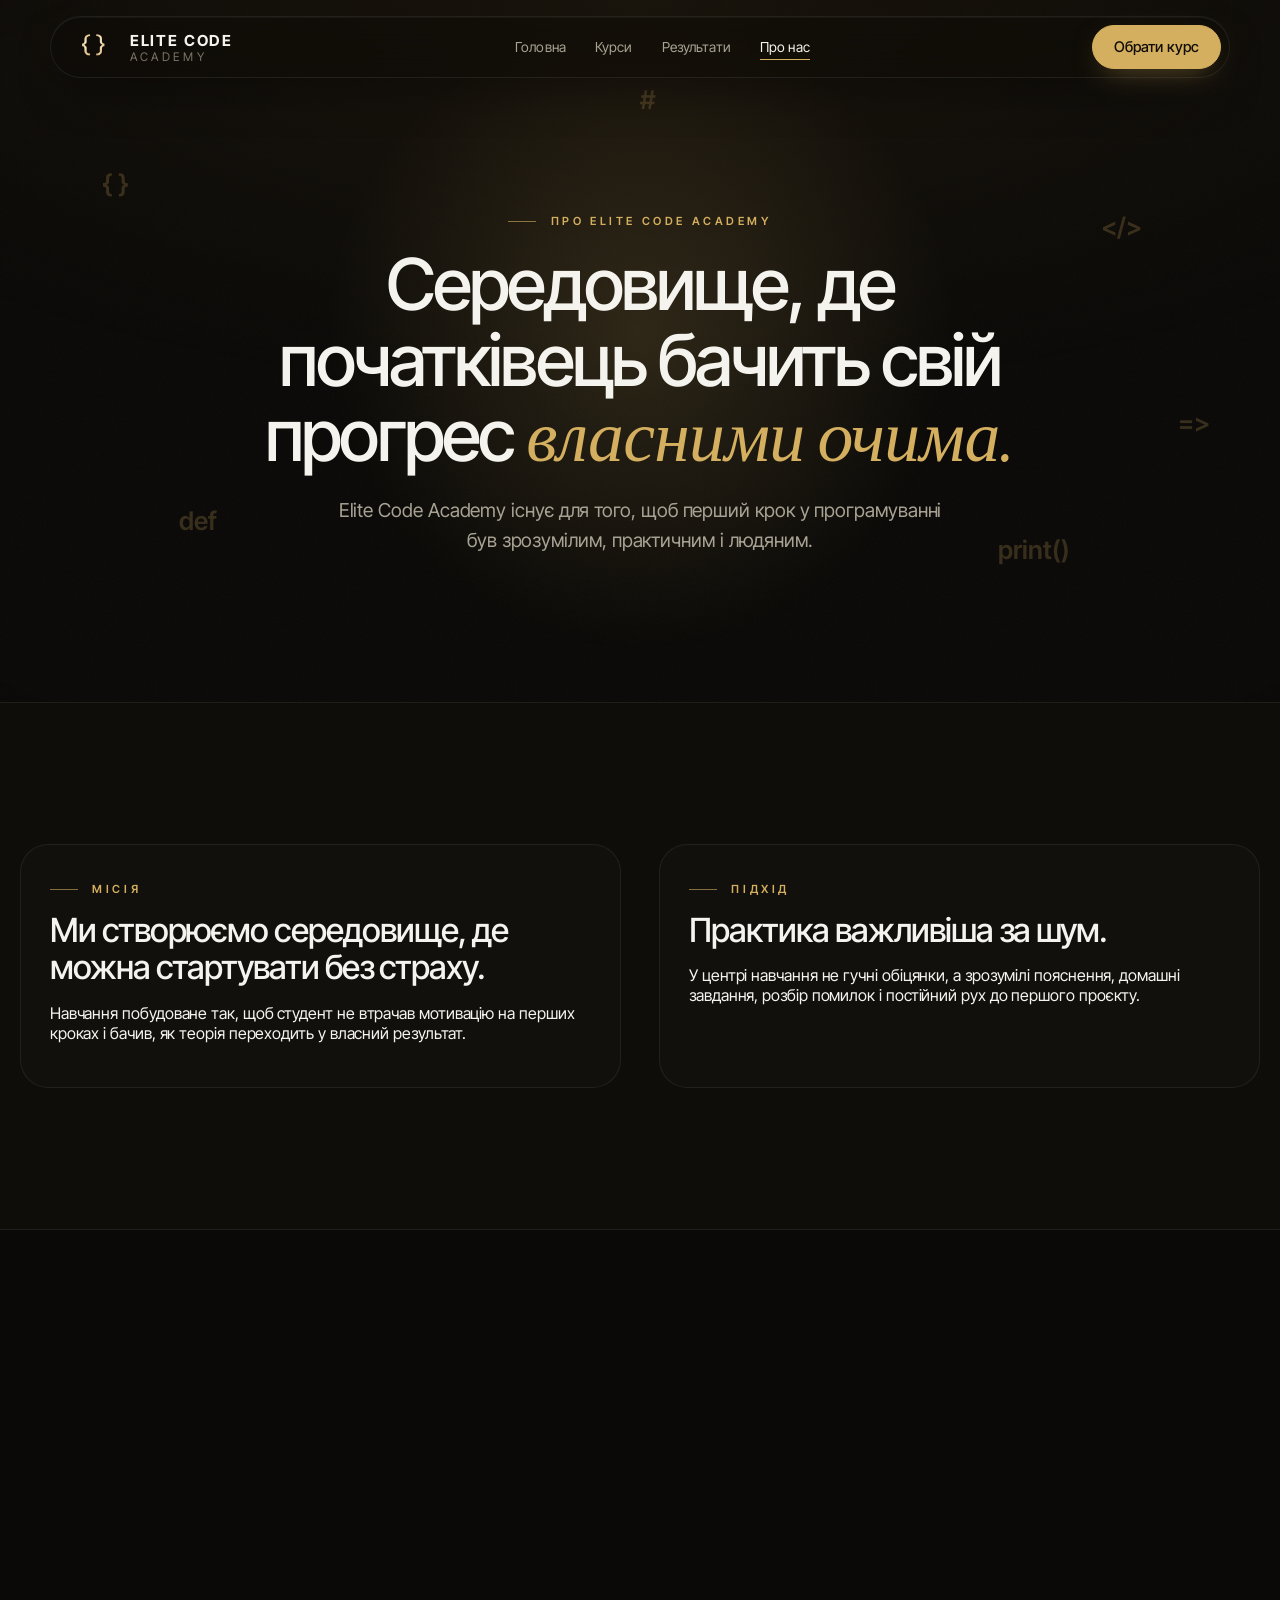
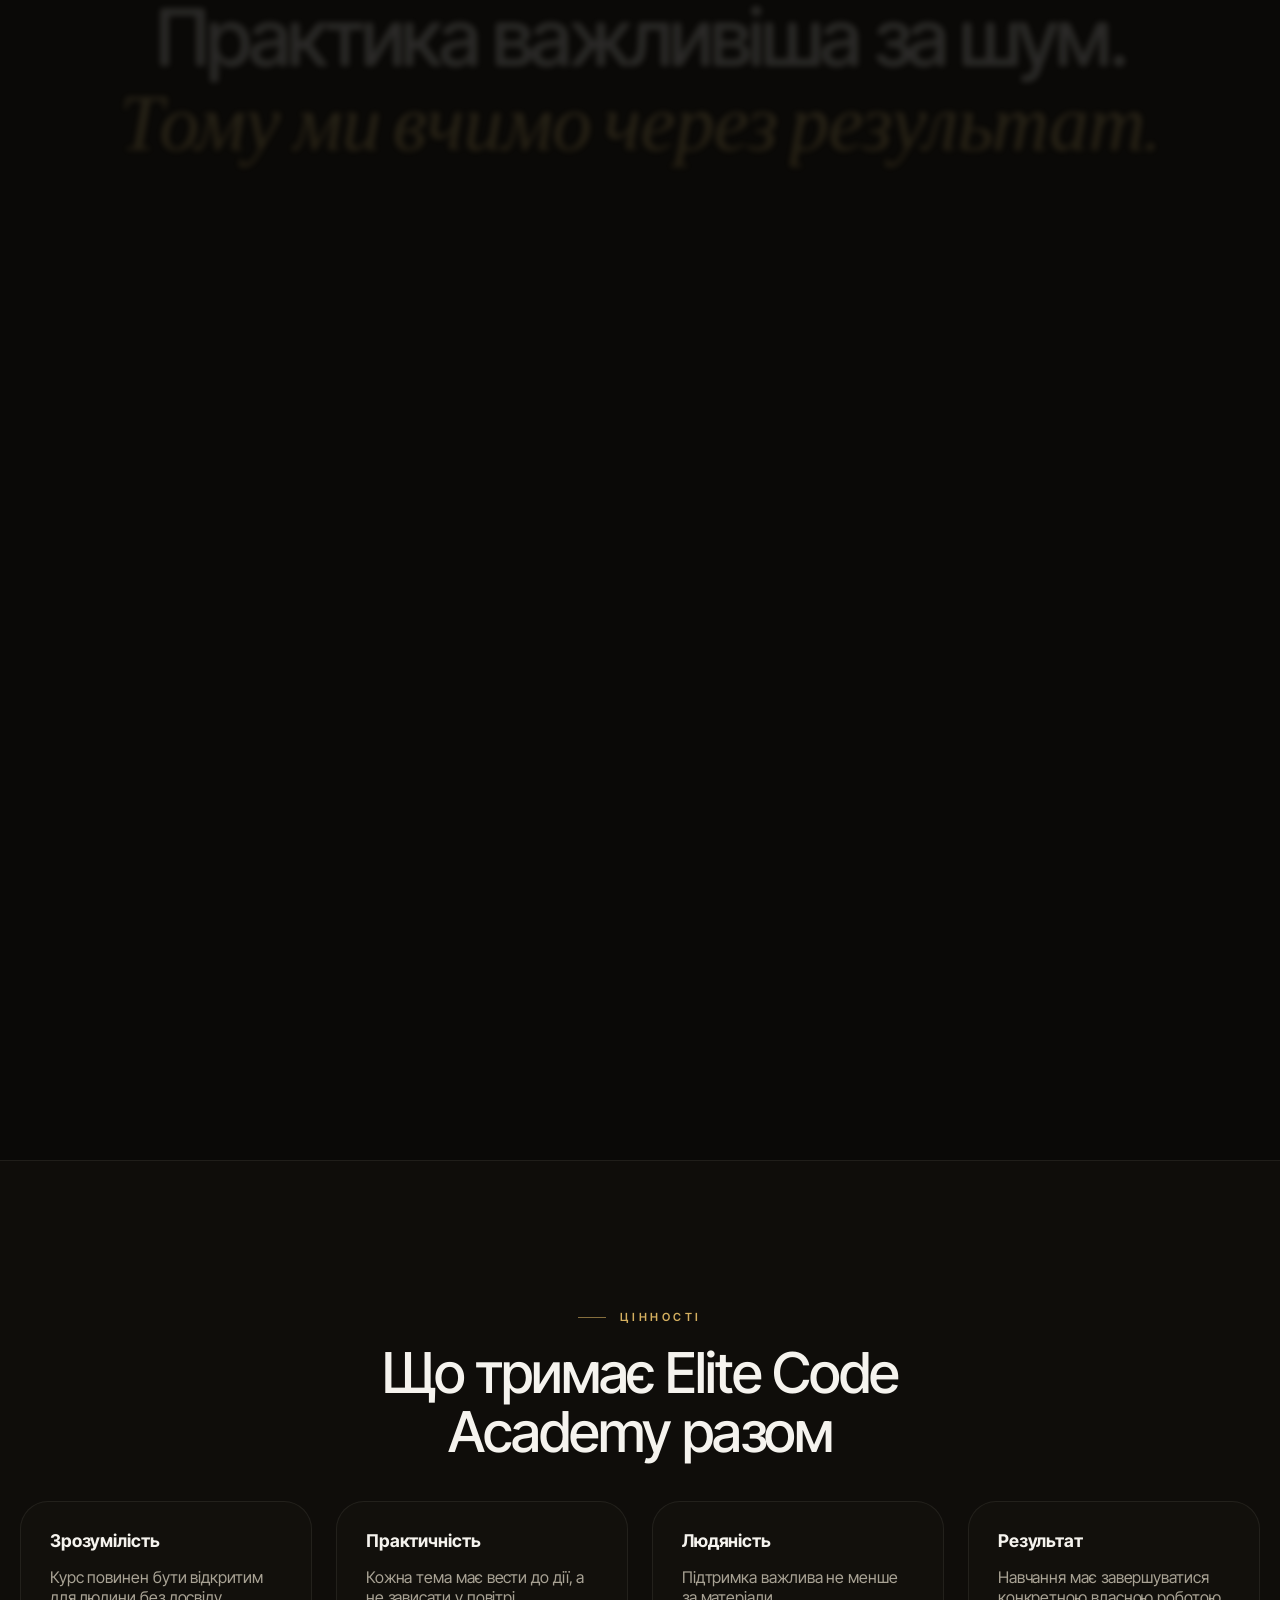
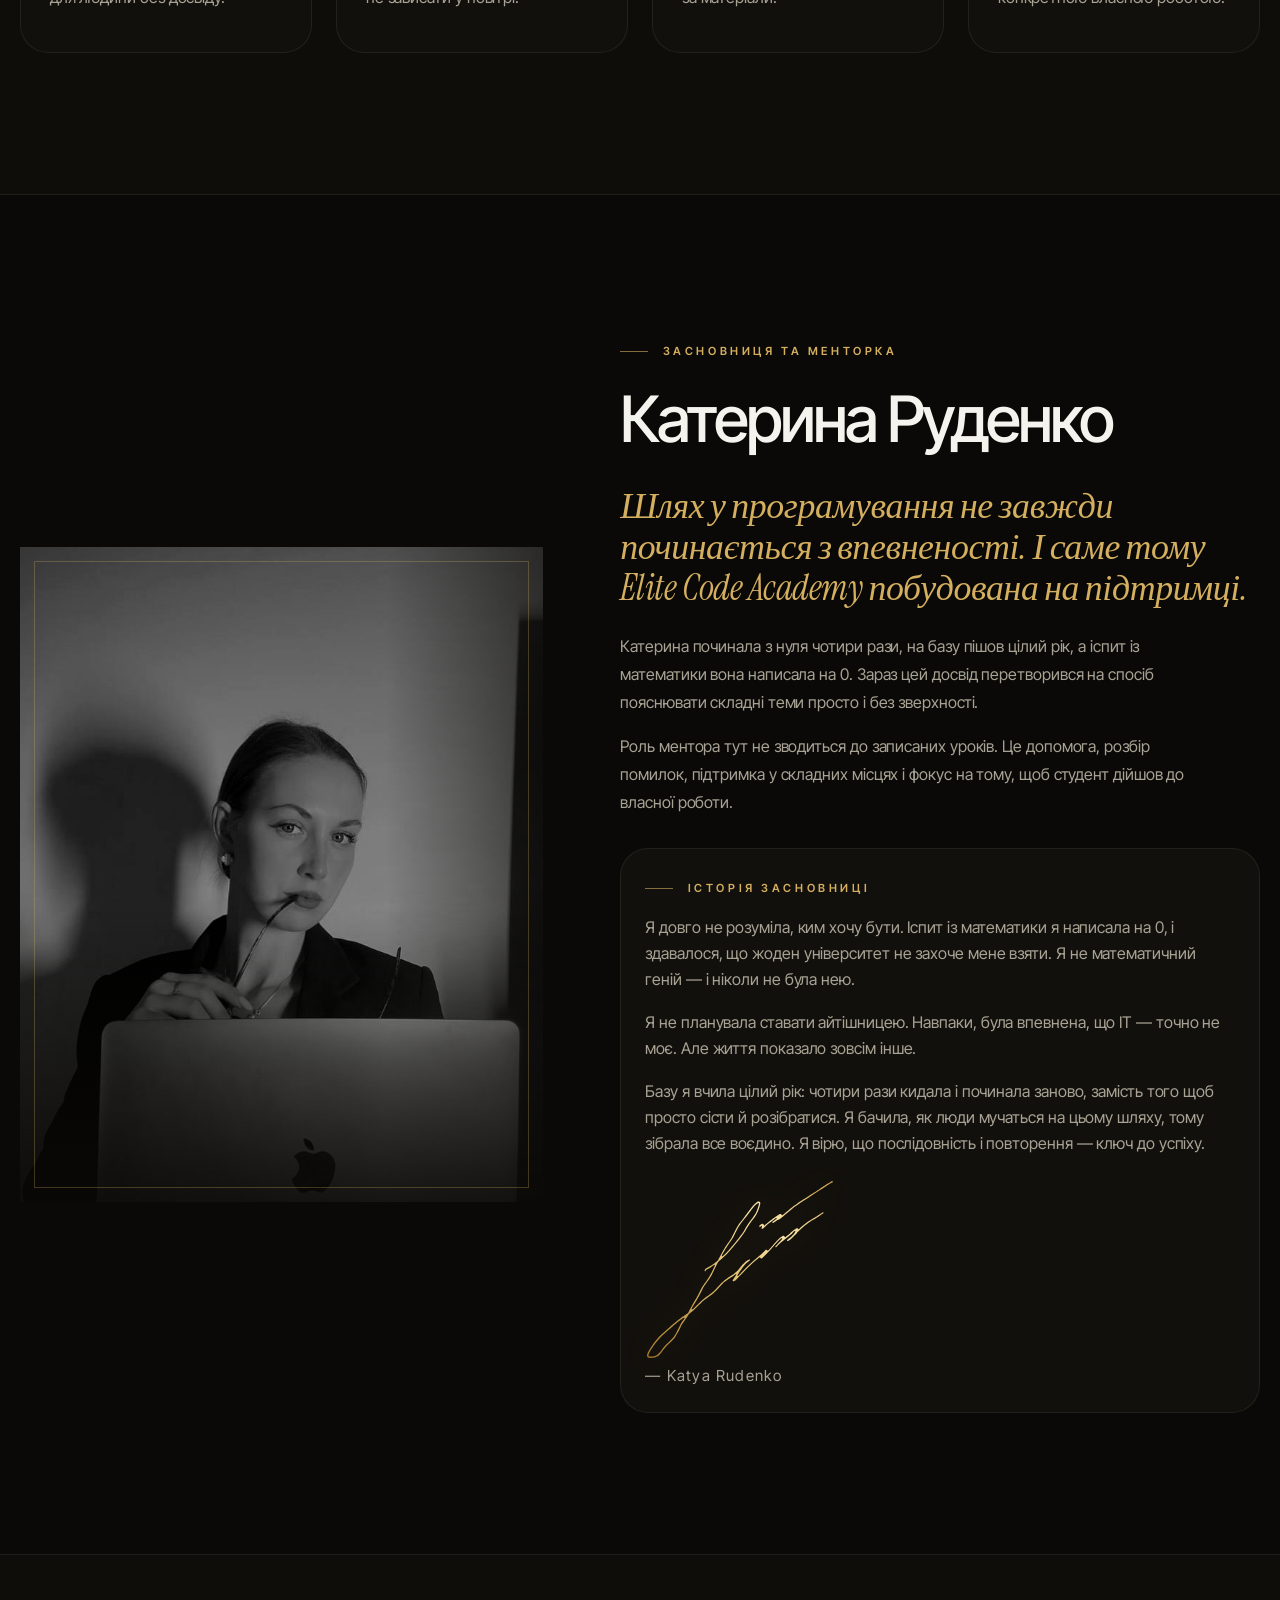
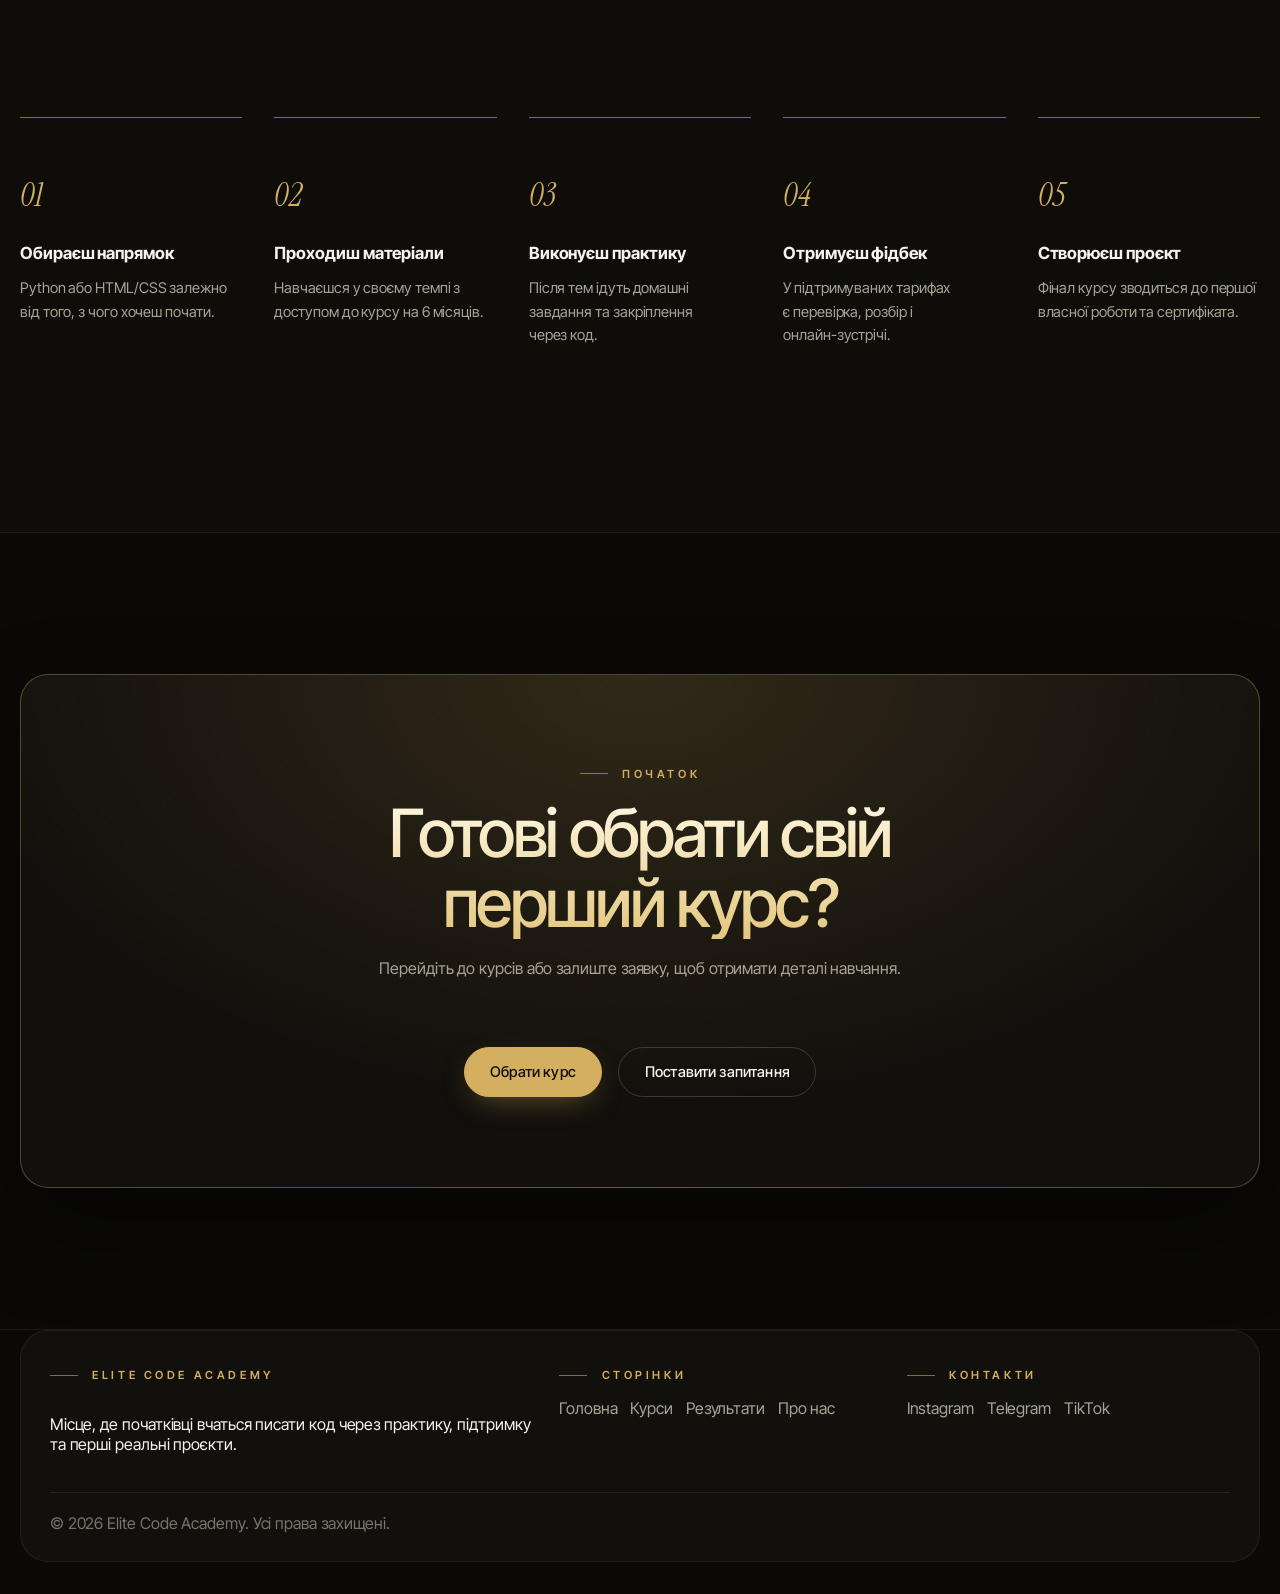
==== commit 945851c8: "Gold founder signature and elegant serif numerals across pages Add the founder's real handwritten si" ====
--- a/about.html
+++ b/about.html
@@ -17,6 +17,7 @@
     <link rel="icon" href="logo-mark.png" type="image/png">
     <link rel="stylesheet" href="styles.css">
     <link rel="stylesheet" href="premium.css">
+    <link rel="stylesheet" href="site-polish.css">
     <script async src="https://www.googletagmanager.com/gtag/js?id=AW-17824431691"></script>
     <script>
         window.dataLayer = window.dataLayer || [];
@@ -82,6 +83,7 @@
                             <p class="founder-story-text" data-i18n="about.story.text1">Я довго не розуміла, ким хочу бути. Після іспиту з математики в мене стояв 0, і в той момент здавалося, що жоден університет не захоче мене взяти.</p>
                             <p class="founder-story-text" data-i18n="about.story.text2">Я не планувала ставати айтішницею. Навпаки, мені здавалося, що це точно не моя дорога. Але життя направило мене саме туди, де я найбільше сумнівалася в собі.</p>
                             <p class="founder-story-text" data-i18n="about.story.text3">Коли починаєш навчання з нуля, це важко. Ти постійно губишся, кидаєш, починаєш заново і не розумієш, чи це взагалі твоє. Саме тому я побудувала Elite Code Academy так, щоб людина не просто вчилася, а могла чесно зрозуміти: їй це справді підходить чи ні.</p>
+                            <img class="eca-sig" src="assets/signature-gold.svg" alt="Підпис Катерини Руденко" width="190" height="181">
                             <p class="founder-story-signature" data-i18n="about.story.signature">— Katya Rudenko</p>
                         </div>
                     </div>
--- a/site-polish.css
+++ b/site-polish.css
@@ -0,0 +1,29 @@
+/* Elite Code Academy — елегантні цифри та підпис засновниці на всіх сторінках (2026-11-20).
+   Підключається після premium.css. */
+
+/* ---------- цифри: золотий курсив Instrument Serif ---------- */
+.course-summary-card .summary-item strong,
+.course-summary-price strong,
+.price-value,
+.price-regular,
+.curriculum-index,
+.student-meta span,
+.journey-step {
+    font-family: var(--font-serif) !important;
+    font-style: italic !important;
+    font-weight: 400 !important;
+    letter-spacing: -0.005em !important;
+    font-variant-numeric: lining-nums;
+}
+.course-summary-card .summary-item strong { font-size: 1.45rem !important; color: var(--text); }
+.course-summary-price strong { font-size: 2rem !important; color: var(--accent) !important; }
+.price-value { font-size: clamp(2.6rem, 4vw, 3.1rem) !important; line-height: 1 !important; color: var(--text); }
+.pricing-card.is-recommended .price-value, .price-card.is-recommended .price-value, .is-popular .price-value { color: var(--accent) !important; }
+.price-regular { font-size: 1.05rem !important; color: var(--soft) !important; }
+.curriculum-index { font-size: 1.7rem !important; color: var(--accent) !important; line-height: 1 !important; }
+.student-meta span { font-size: 1.15rem !important; color: var(--accent) !important; }
+.journey-step { font-size: 2rem !important; color: var(--accent) !important; line-height: 1 !important; text-transform: none !important; letter-spacing: 0 !important; }
+
+/* ---------- підпис засновниці (справжній, векторний, золотий) ---------- */
+.eca-sig { display: block; width: clamp(140px, 15vw, 190px); height: auto; margin: 1.6rem 0 0.2rem; filter: drop-shadow(0 0 14px rgba(212, 175, 95, 0.22)); }
+.founder-story-block .eca-sig { margin-top: 1.4rem; }
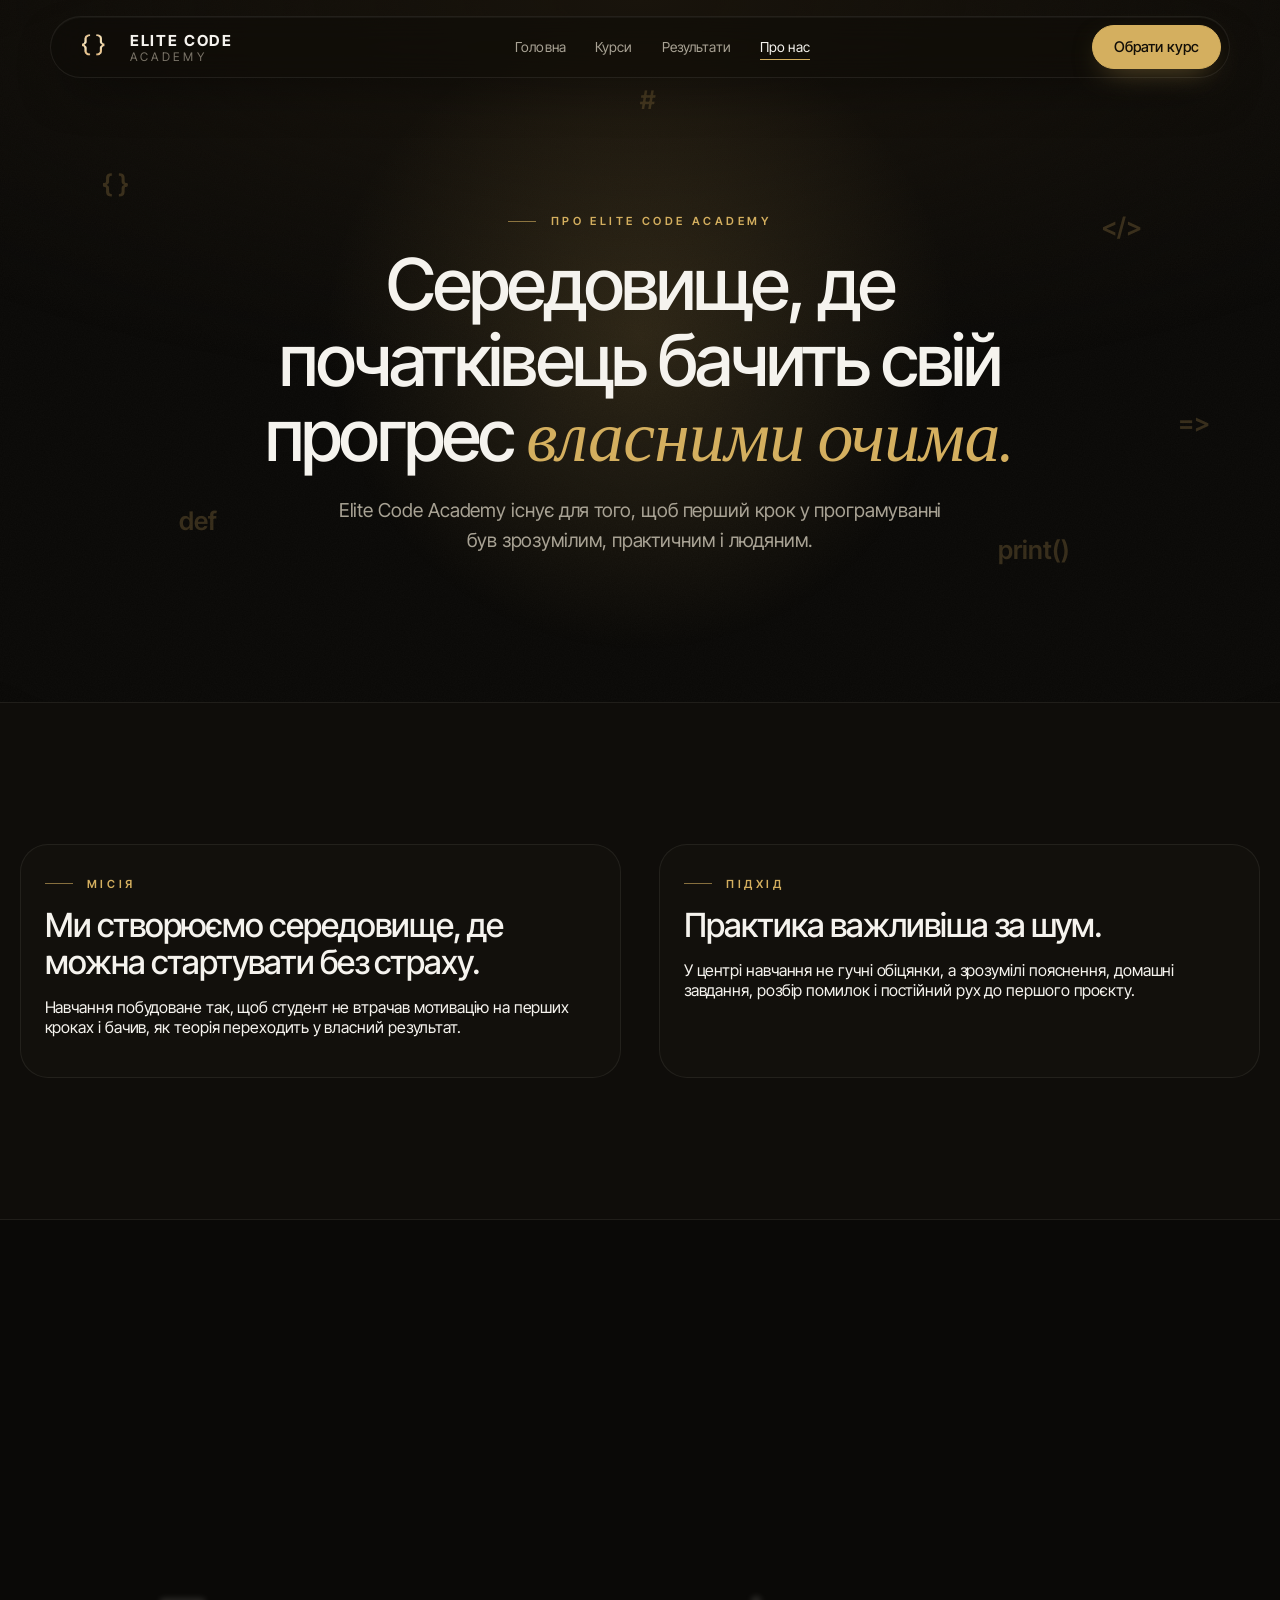
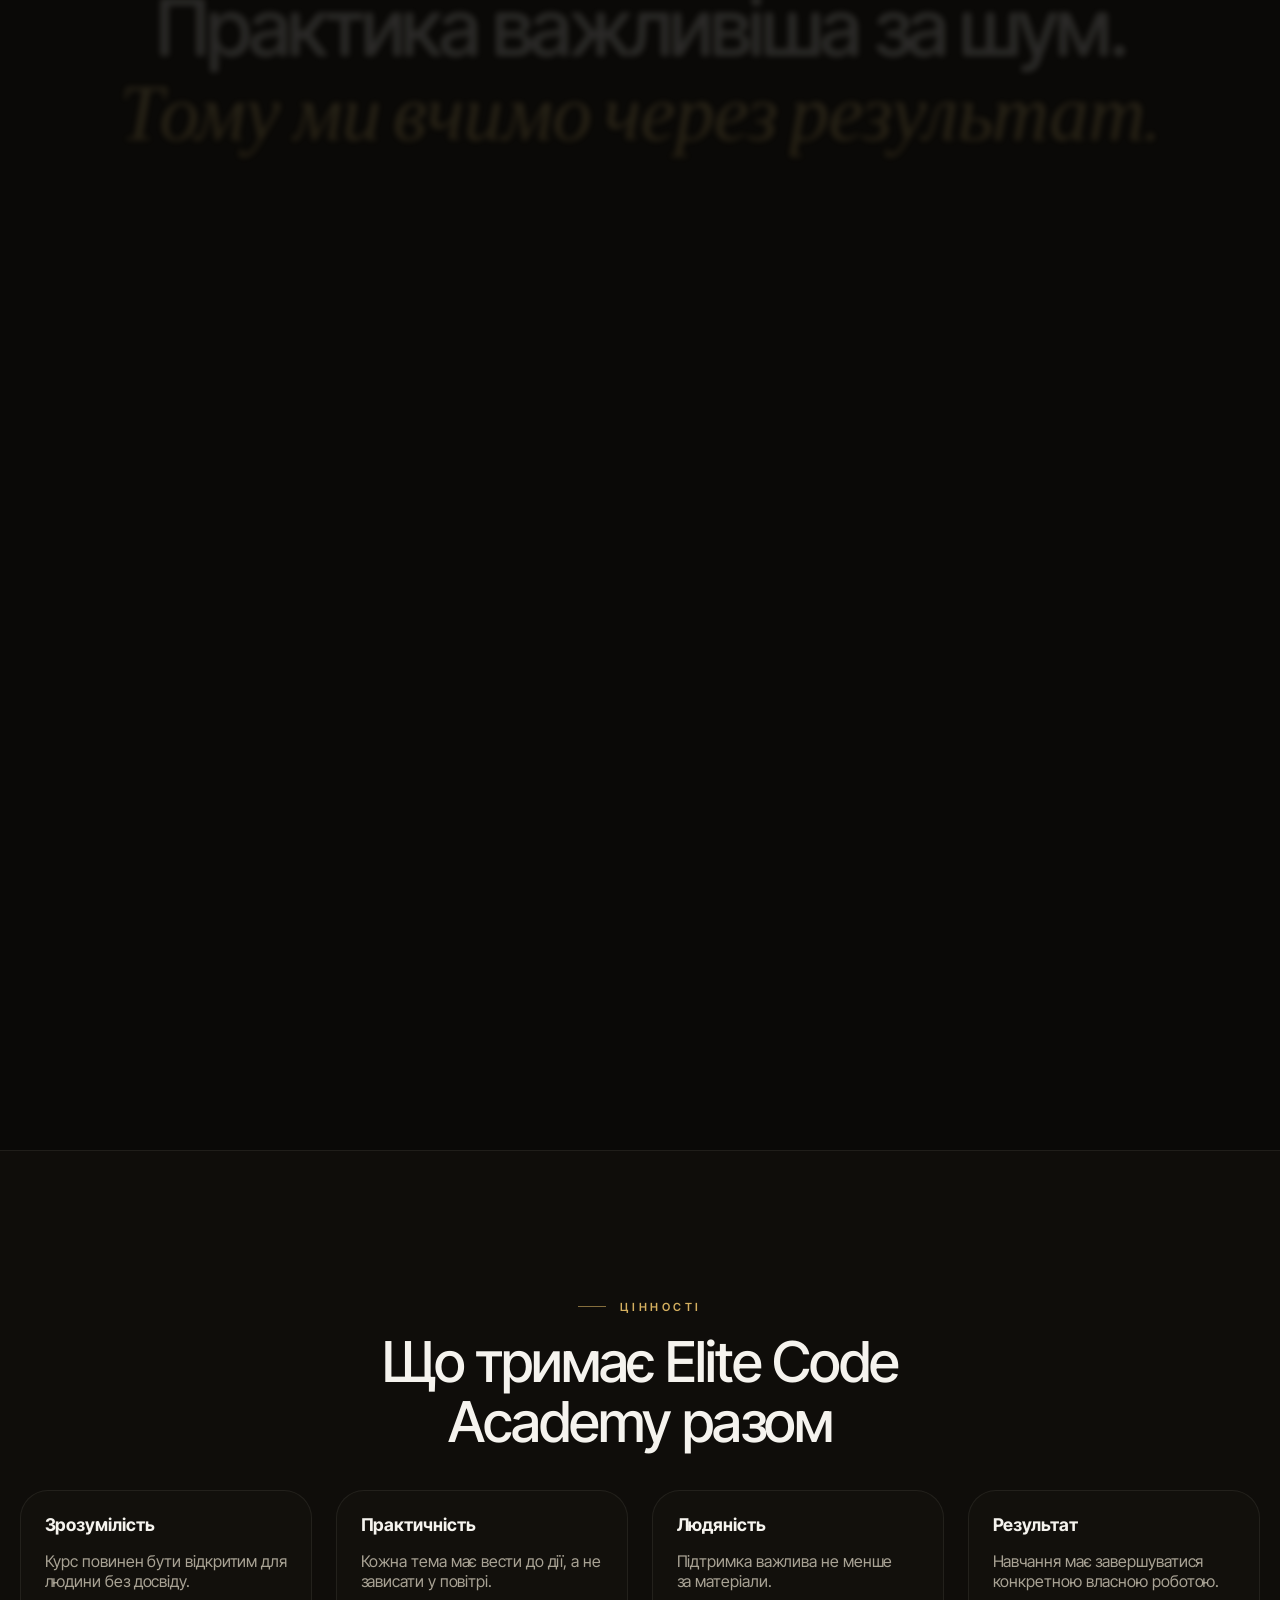
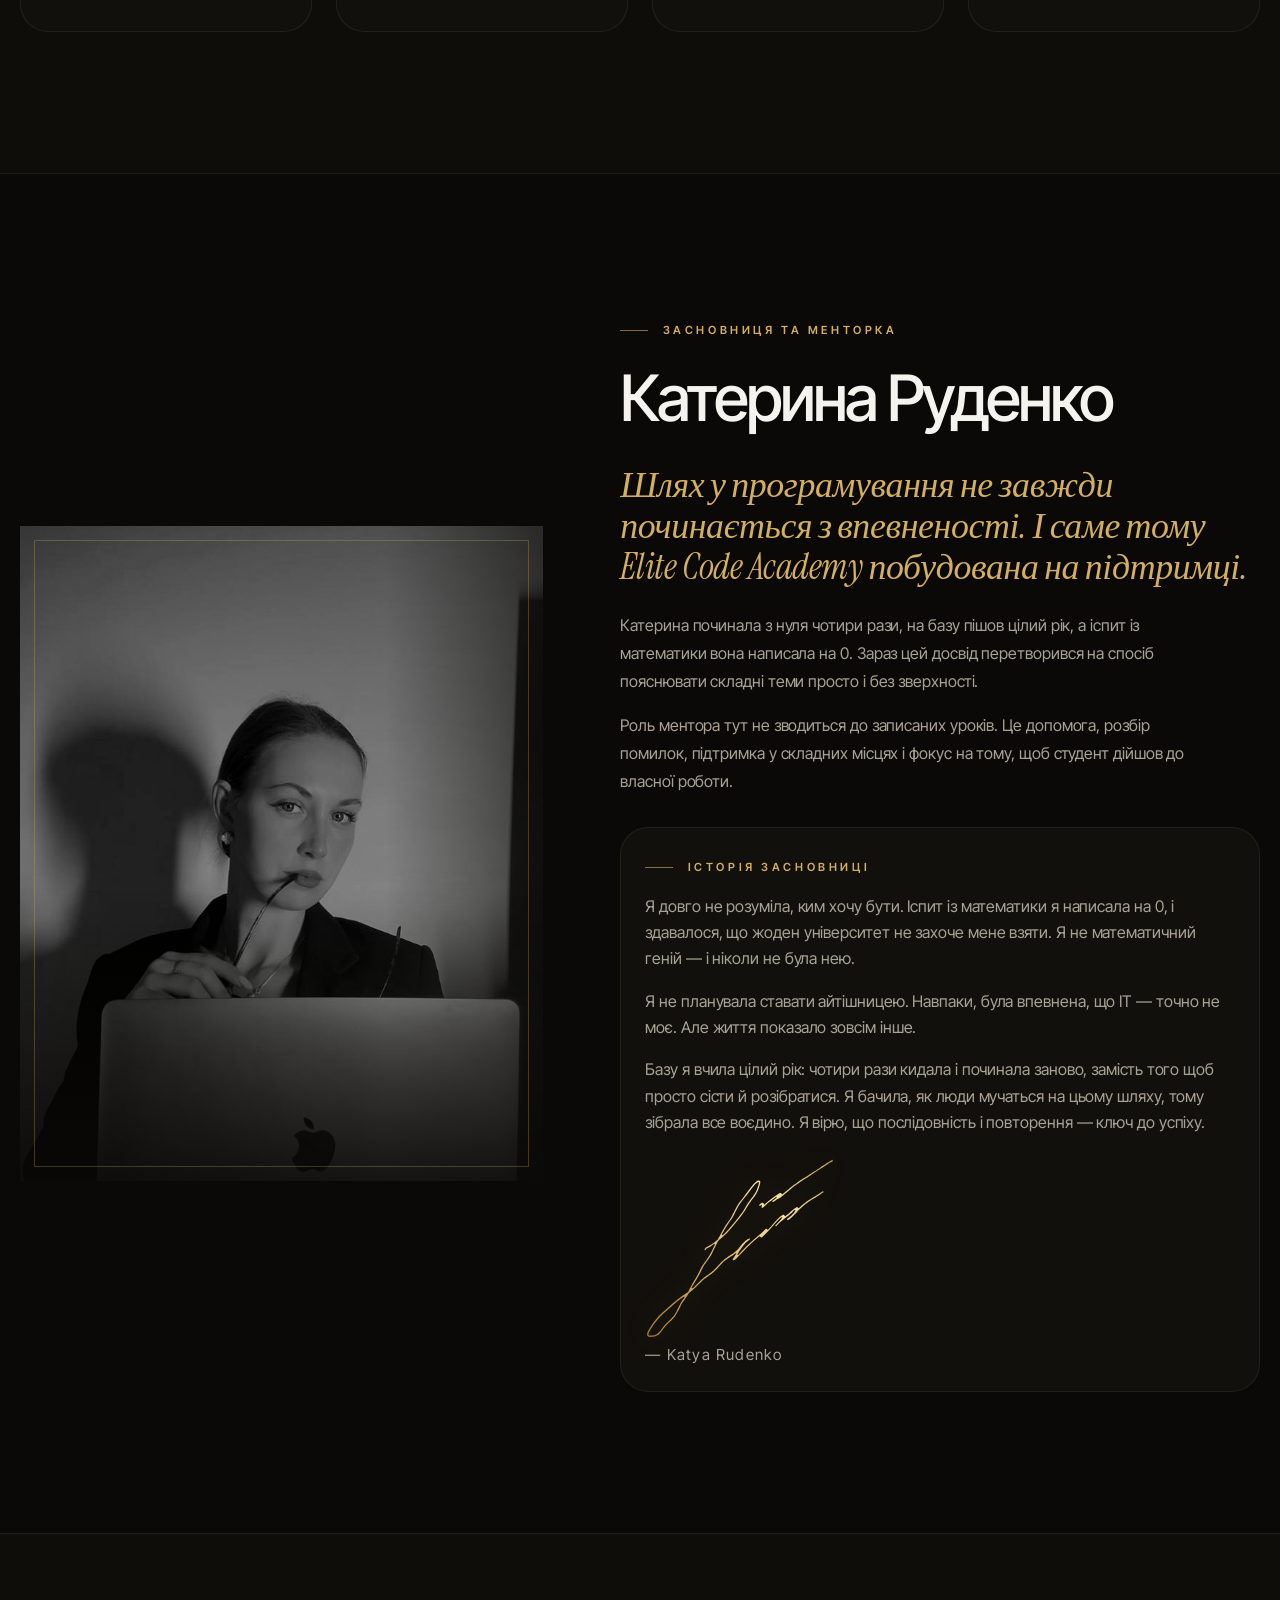
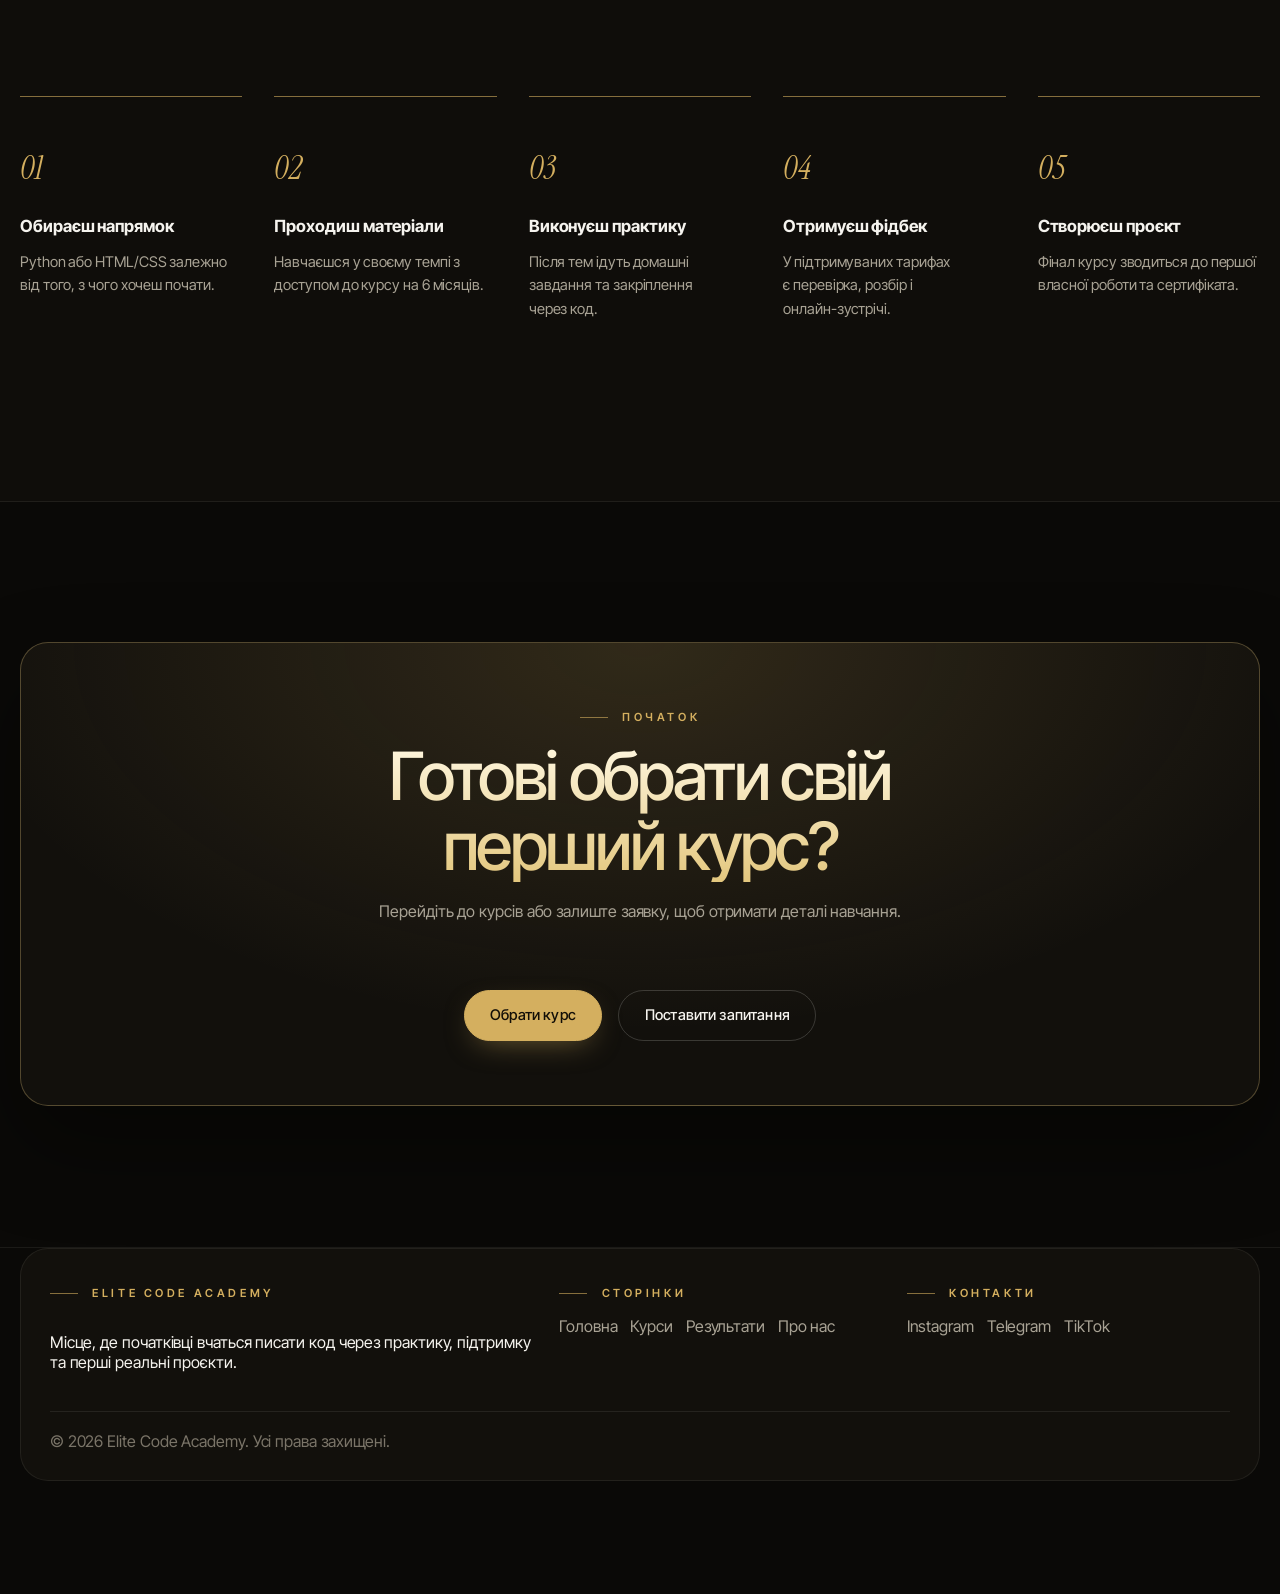
==== commit f3bc871f: "Mobile menu: liquid gold full-screen overlay On screens up to 920px the nav toggle becomes a burger;" ====
--- a/about.html
+++ b/about.html
@@ -18,6 +18,7 @@
     <link rel="stylesheet" href="styles.css">
     <link rel="stylesheet" href="premium.css">
     <link rel="stylesheet" href="site-polish.css">
+    <link rel="stylesheet" href="mobile-menu.css">
     <script async src="https://www.googletagmanager.com/gtag/js?id=AW-17824431691"></script>
     <script>
         window.dataLayer = window.dataLayer || [];
@@ -116,5 +117,6 @@
         <div id="application-modal-root"></div>
     </div>
     <script src="app.js"></script>
+    <script src="mobile-menu.js"></script>
 </body>
 </html>
--- a/mobile-menu.css
+++ b/mobile-menu.css
@@ -0,0 +1,64 @@
+/* Elite Code Academy — мобільне меню «рідке золото» (2026-11-21).
+   Працює тільки на екранах до 920px. Підключається після premium.css. */
+@media (max-width: 920px) {
+    /* кнопка-бургер замість «+» */
+    .nav-toggle.eca-burger {
+        position: relative; display: grid !important; place-items: center; width: 44px !important; height: 44px !important;
+        border-radius: 50% !important; border: 1px solid rgba(245, 243, 238, 0.16) !important; background: rgba(245, 243, 238, 0.03) !important;
+        font-size: 0 !important; color: transparent !important; cursor: pointer; padding: 0 !important;
+        transition: border-color 0.4s, background 0.4s;
+    }
+    .eca-burger span { position: absolute; left: 50%; top: 50%; width: 17px; height: 1.5px; margin-left: -8.5px; border-radius: 2px; background: #f5f3ee; transition: transform 0.55s cubic-bezier(0.7, 0, 0.2, 1), background 0.4s, width 0.4s; }
+    .eca-burger span:nth-child(1) { transform: translateY(-4px); }
+    .eca-burger span:nth-child(2) { transform: translateY(4px); width: 11px; margin-left: -2.5px; }
+    .eca-burger:focus-visible { outline: 2px solid #d4af5f; outline-offset: 3px; }
+
+    /* стан «відкрито» */
+    body.eca-mm-open { overflow: hidden; }
+    body.eca-mm-open .site-shell { z-index: auto !important; }
+    body.eca-mm-open .site-nav { z-index: 10001 !important; }
+    body.eca-mm-open .site-nav-shell { background: transparent !important; border-color: transparent !important; box-shadow: none !important; -webkit-backdrop-filter: none !important; backdrop-filter: none !important; }
+    body.eca-mm-open .site-nav-shell .nav-links, body.eca-mm-open .site-nav-shell .nav-actions { display: none !important; }
+    body.eca-mm-open .brand strong, body.eca-mm-open .brand span { color: #120e07 !important; transition: color 0.4s 0.15s; }
+    body.eca-mm-open .brand img { filter: brightness(0) saturate(0); opacity: 0.85; transition: filter 0.4s 0.15s; }
+    body.eca-mm-open .eca-burger { border-color: rgba(18, 14, 7, 0.25) !important; background: rgba(18, 14, 7, 0.06) !important; }
+    body.eca-mm-open .eca-burger span { background: #120e07; }
+    body.eca-mm-open .eca-burger span:nth-child(1) { transform: rotate(45deg); }
+    body.eca-mm-open .eca-burger span:nth-child(2) { transform: rotate(-45deg); width: 17px; margin-left: -8.5px; }
+}
+
+.eca-mm { position: fixed; inset: 0; z-index: 10000; pointer-events: none; visibility: hidden; }
+.eca-mm.is-active { visibility: visible; }
+.eca-mm.is-open { pointer-events: auto; }
+.eca-mm__liquid { position: absolute; inset: 0; overflow: hidden; }
+.eca-mm__blob {
+    position: absolute; border-radius: 50%; transform: scale(0.0001); will-change: transform; filter: url(#eca-mm-water);
+    background: radial-gradient(circle at 35% 30%, #f3dc9f 0%, #ddb867 38%, #c99b46 70%, #b8893a 100%);
+}
+.eca-mm__panel {
+    position: absolute; inset: 0; display: flex; flex-direction: column; color: #120e07;
+    padding: calc(110px + env(safe-area-inset-top, 0px)) max(30px, env(safe-area-inset-right, 0px)) calc(30px + env(safe-area-inset-bottom, 0px)) max(30px, env(safe-area-inset-left, 0px));
+    overflow-y: auto;
+}
+.eca-mm__list { list-style: none; margin: 0; padding: 0; display: grid; gap: 4px; }
+.eca-mm__list li { overflow: hidden; }
+.eca-mm__item {
+    display: flex; align-items: baseline; gap: 16px; padding: 6px 0; text-decoration: none; color: #120e07 !important;
+    font: 500 clamp(2.1rem, 10vw, 2.7rem)/1.12 var(--font-main, "Inter Tight", sans-serif); letter-spacing: -0.04em;
+    transform: translateY(110%); transition: transform 0.7s cubic-bezier(0.2, 0.8, 0.2, 1);
+}
+.eca-mm__item i { font-family: var(--font-serif, "Instrument Serif", serif); font-style: italic; font-weight: 400; font-size: 1.25rem; letter-spacing: 0; color: rgba(18, 14, 7, 0.5); min-width: 30px; }
+.eca-mm__item.is-current { font-family: var(--font-serif, "Instrument Serif", serif); font-style: italic; font-weight: 400; letter-spacing: -0.01em; }
+.eca-mm__item:focus-visible { outline: 2px solid #120e07; outline-offset: 4px; border-radius: 6px; }
+.eca-mm.is-open .eca-mm__item { transform: none; }
+.eca-mm__foot { margin-top: auto; padding-top: 28px; display: grid; gap: 14px; opacity: 0; transform: translateY(14px); transition: opacity 0.5s 0.8s, transform 0.6s 0.8s cubic-bezier(0.2, 0.8, 0.2, 1); }
+.eca-mm.is-open .eca-mm__foot { opacity: 1; transform: none; }
+.eca-mm__cta { display: flex; justify-content: center; padding: 17px; border-radius: 999px; background: #120e07; color: #f3dc9f !important; text-decoration: none; font: 500 1rem/1 var(--font-main, sans-serif); }
+.eca-mm__login { display: flex; justify-content: center; padding: 15px; border-radius: 999px; border: 1px solid rgba(18, 14, 7, 0.3); color: #120e07 !important; text-decoration: none; font: 500 0.95rem/1 var(--font-main, sans-serif); }
+.eca-mm__contacts { display: flex; justify-content: space-between; gap: 1rem; padding-top: 14px; border-top: 1px solid rgba(18, 14, 7, 0.15); font-size: 0.8rem; }
+.eca-mm__contacts a { color: rgba(18, 14, 7, 0.7) !important; text-decoration: none; }
+.eca-mm__cta:focus-visible, .eca-mm__login:focus-visible, .eca-mm__contacts a:focus-visible { outline: 2px solid #120e07; outline-offset: 3px; }
+.eca-mm.is-closing .eca-mm__item { transition-duration: 0.35s; transition-timing-function: cubic-bezier(0.7, 0, 0.8, 0.2); }
+.eca-mm.is-closing .eca-mm__foot { transition-delay: 0s; transition-duration: 0.25s; }
+@media (prefers-reduced-motion: reduce) { .eca-mm__item, .eca-mm__foot, .eca-burger span { transition: none !important; } }
+@media (min-width: 921px) { .eca-mm { display: none !important; } }
